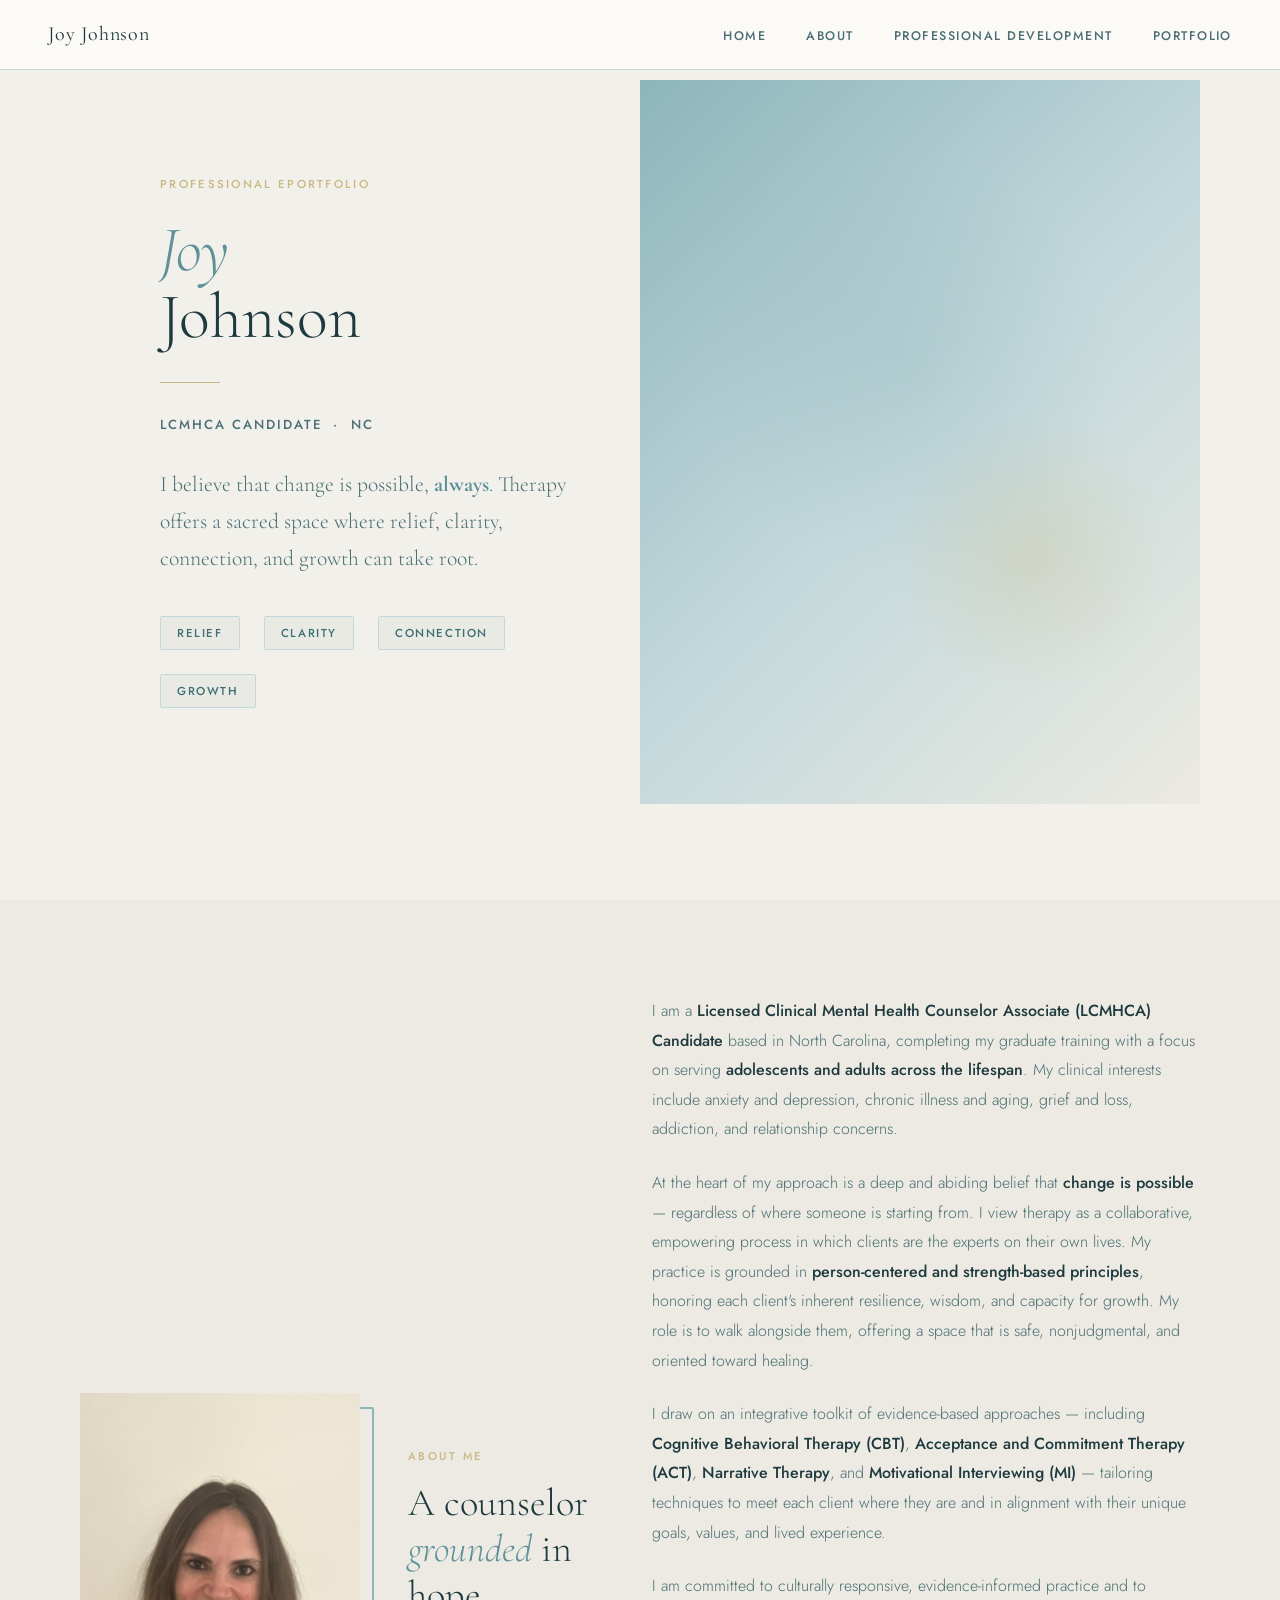
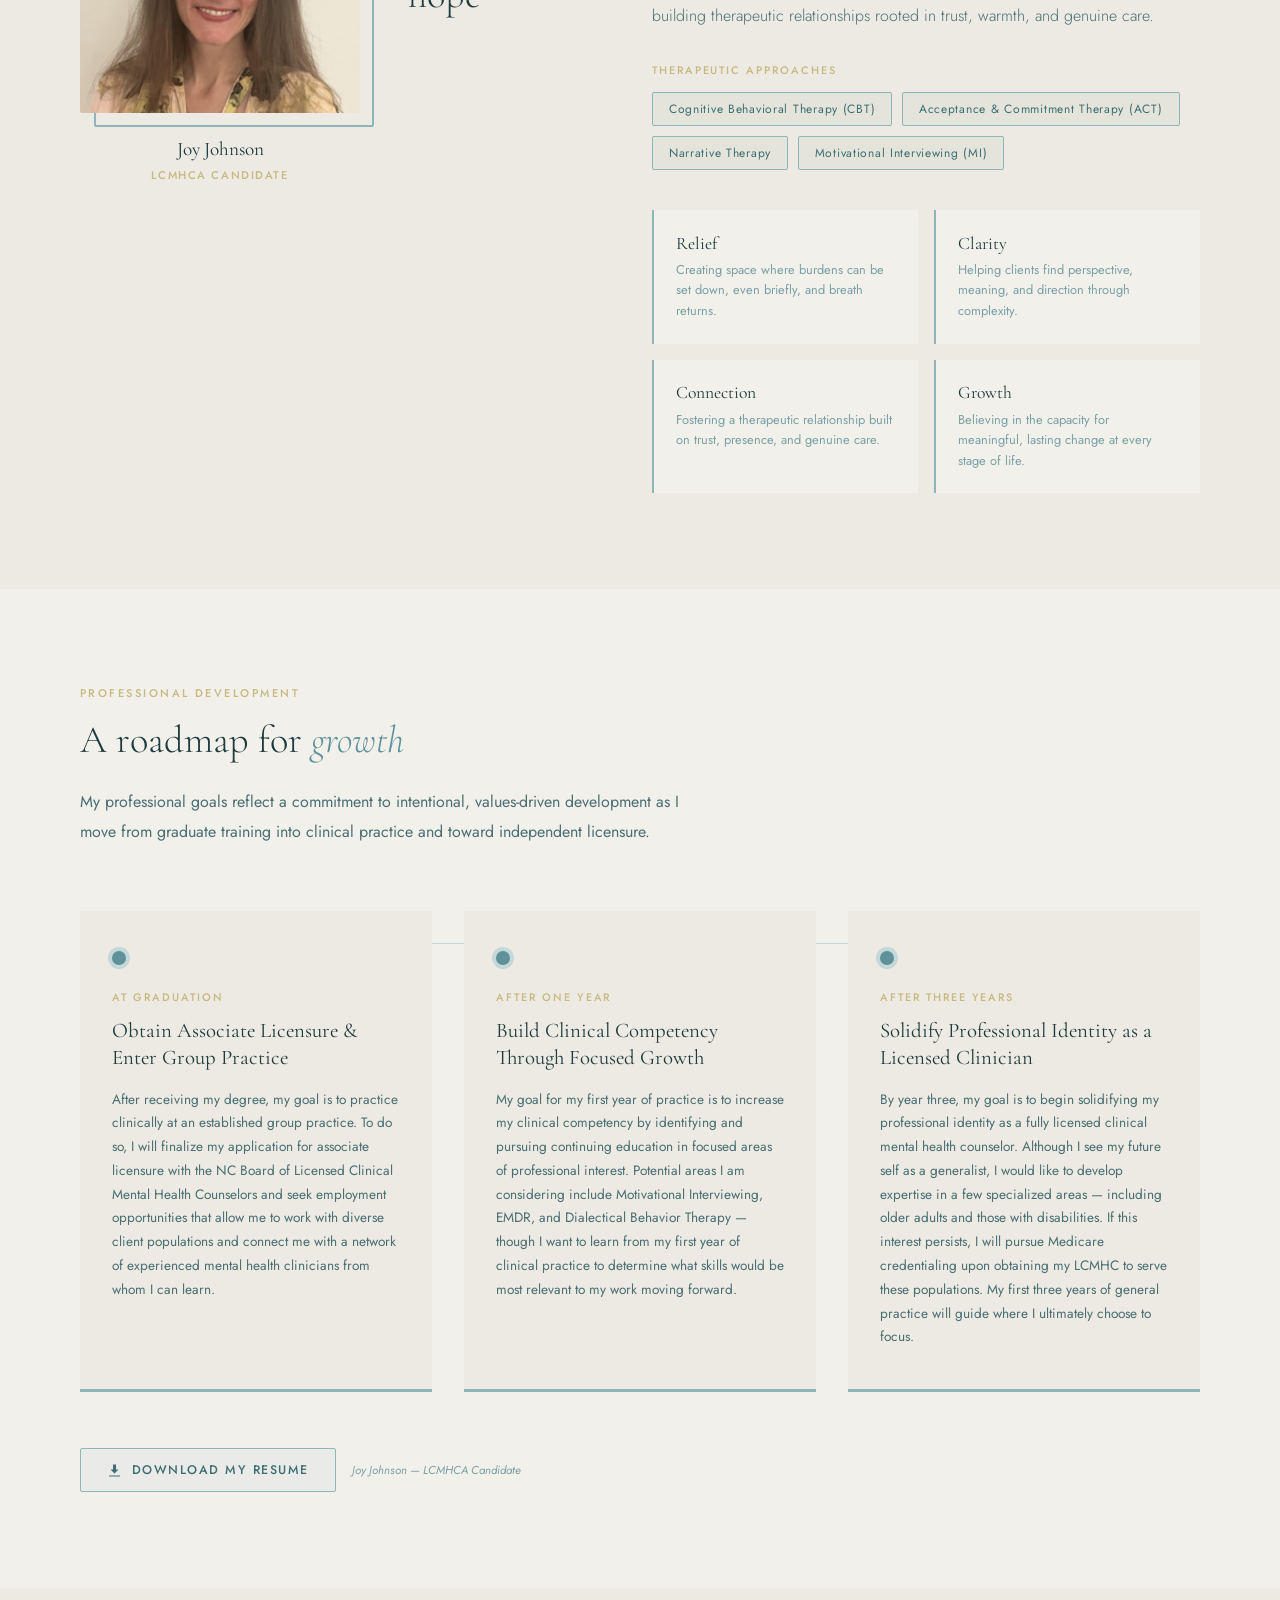
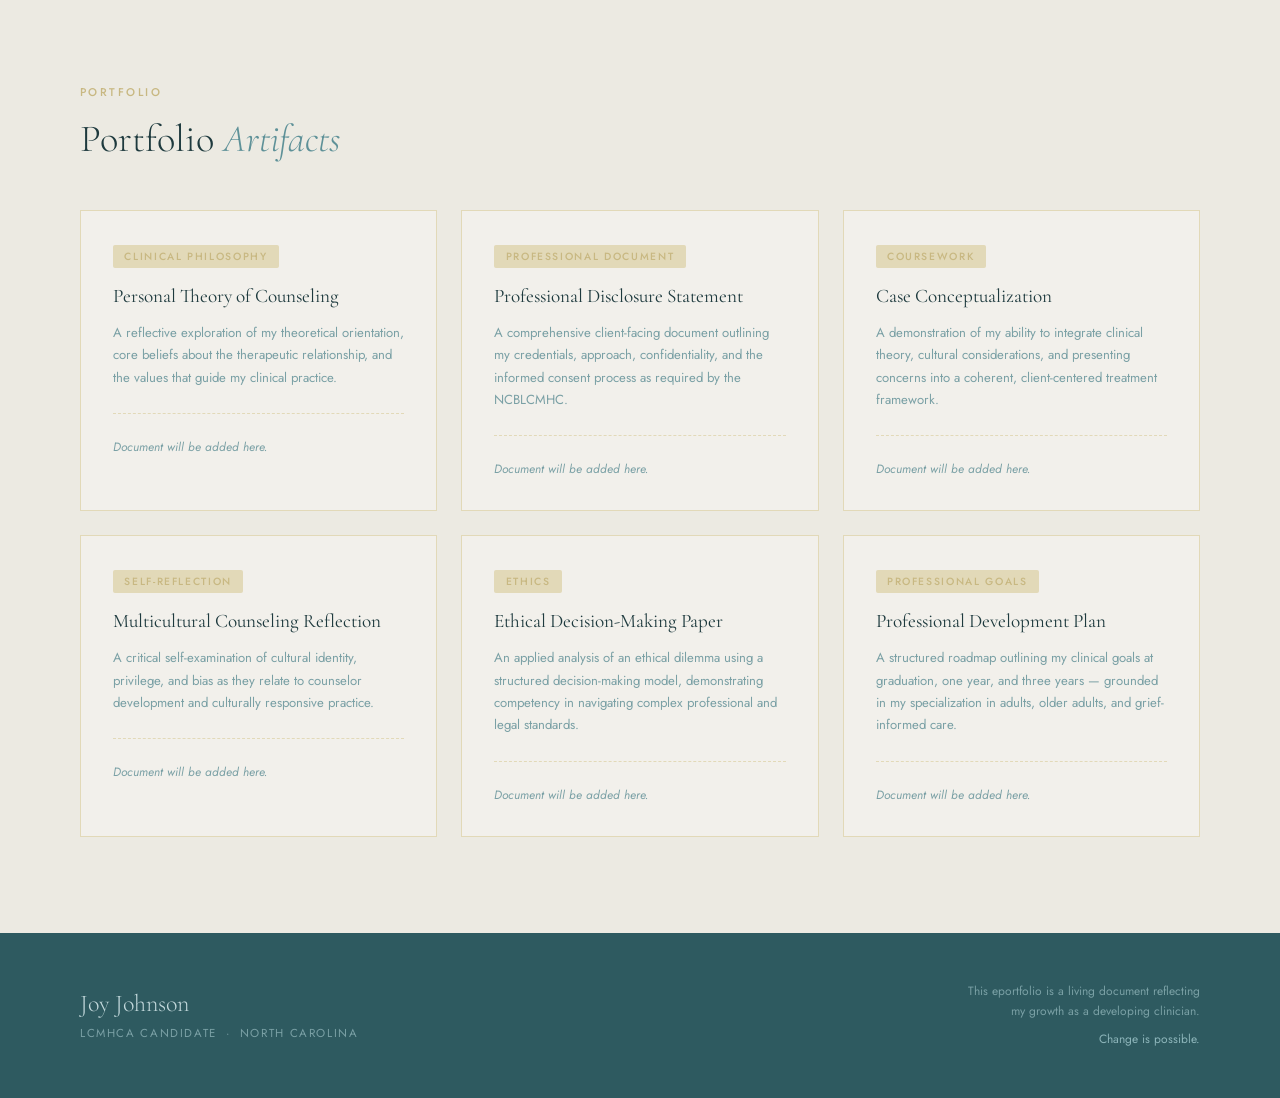
==== index.html @ 8228c3d8 "Add files via upload" ====
<!DOCTYPE html>
<html lang="en">
<head>
  <meta charset="UTF-8" />
  <meta name="viewport" content="width=device-width, initial-scale=1.0"/>
  <title>Joy Johnson | LCMHCA Candidate</title>
  <link href="https://fonts.googleapis.com/css2?family=Cormorant+Garamond:ital,wght@0,300;0,400;0,500;1,300;1,400&family=Jost:wght@300;400;500&display=swap" rel="stylesheet"/>
  <style>
    *, *::before, *::after { box-sizing: border-box; margin: 0; padding: 0; }

    :root {
      --sage:        #8db5ba;
      --sage-light:  #c2d8db;
      --sage-dark:   #5e9198;
      --cream:       #eceae2;
      --warm-white:  #f2f0eb;
      --clay:        #c8b882;
      --clay-light:  #e2d9b8;
      --dusk:        #3d6e73;
      --text-dark:   #1e3a3e;
      --text-mid:    #4a6e73;
      --text-light:  #7aa0a5;
    }

    html { scroll-behavior: smooth; }

    body {
      font-family: 'Jost', sans-serif;
      background: var(--warm-white);
      color: var(--text-dark);
      overflow-x: hidden;
    }

    /* ── NAV ── */
    nav {
      position: fixed; top: 0; left: 0; right: 0; z-index: 100;
      display: flex; justify-content: space-between; align-items: center;
      padding: 1.4rem 3rem;
      background: rgba(253,251,248,0.88);
      backdrop-filter: blur(12px);
      border-bottom: 1px solid #c2d8db;
    }
    .nav-logo {
      font-family: 'Cormorant Garamond', serif;
      font-size: 1.25rem; font-weight: 400; letter-spacing: 0.04em;
      color: var(--text-dark); text-decoration: none;
    }
    .nav-links { display: flex; gap: 2.5rem; list-style: none; }
    .nav-links a {
      font-size: 0.78rem; font-weight: 500; letter-spacing: 0.12em;
      text-transform: uppercase; color: var(--text-mid);
      text-decoration: none; transition: color 0.2s;
    }
    .nav-links a:hover { color: var(--sage-dark); }

    /* ── HERO ── */
    #home {
      min-height: 100vh;
      display: grid; grid-template-columns: 1fr 1fr;
      padding-top: 80px;
      position: relative; overflow: hidden;
    }
    .hero-left {
      display: flex; flex-direction: column; justify-content: center;
      padding: 5rem 4rem 5rem 5rem;
      position: relative; z-index: 2;
    }
    .hero-eyebrow {
      font-size: 0.72rem; font-weight: 500; letter-spacing: 0.2em;
      text-transform: uppercase; color: var(--clay);
      margin-bottom: 1.5rem;
      opacity: 0; animation: fadeUp 0.8s 0.2s forwards;
    }
    .hero-name {
      font-family: 'Cormorant Garamond', serif;
      font-size: clamp(3rem, 5vw, 5rem);
      font-weight: 300; line-height: 1.05;
      color: var(--text-dark);
      opacity: 0; animation: fadeUp 0.8s 0.4s forwards;
    }
    .hero-name em {
      font-style: italic; color: var(--sage-dark);
    }
    .hero-divider {
      width: 60px; height: 1px;
      background: var(--clay);
      margin: 2rem 0;
      opacity: 0; animation: fadeUp 0.8s 0.6s forwards;
    }
    .hero-tagline {
      font-size: 0.82rem; font-weight: 500; letter-spacing: 0.15em;
      text-transform: uppercase; color: var(--text-mid);
      margin-bottom: 2rem;
      opacity: 0; animation: fadeUp 0.8s 0.7s forwards;
    }
    .hero-statement {
      font-family: 'Cormorant Garamond', serif;
      font-size: 1.35rem; font-weight: 300;
      line-height: 1.7; color: var(--text-mid);
      max-width: 440px;
      opacity: 0; animation: fadeUp 0.8s 0.9s forwards;
    }
    .hero-pillars {
      display: flex; gap: 1.5rem; margin-top: 2.5rem; flex-wrap: wrap;
      opacity: 0; animation: fadeUp 0.8s 1.1s forwards;
    }
    .pillar {
      font-size: 0.72rem; font-weight: 500; letter-spacing: 0.14em;
      text-transform: uppercase; color: var(--dusk);
      padding: 0.5rem 1rem;
      border: 1px solid var(--sage-light);
      border-radius: 2px;
      background: rgba(181,196,177,0.12);
    }
    .hero-right {
      position: relative; overflow: hidden;
    }
    .hero-bg-shape {
      position: absolute; inset: 0;
      background: linear-gradient(135deg, #8db5ba 0%, #c2d8db 50%, var(--cream) 100%);
    }
    .hero-circle {
      position: absolute;
      border-radius: 50%;
      opacity: 0.25;
    }
    .hero-circle-1 {
      width: 420px; height: 420px;
      top: 10%; left: 10%;
      background: radial-gradient(circle, var(--sage) 0%, transparent 70%);
      animation: float 8s ease-in-out infinite;
    }
    .hero-circle-2 {
      width: 280px; height: 280px;
      bottom: 15%; right: 5%;
      background: radial-gradient(circle, var(--clay) 0%, transparent 70%);
      animation: float 10s ease-in-out 2s infinite;
    }


    /* ── SECTION BASE ── */
    section { padding: 6rem 5rem; }
    .section-label {
      font-size: 0.7rem; font-weight: 500; letter-spacing: 0.22em;
      text-transform: uppercase; color: var(--clay);
      margin-bottom: 1rem;
    }
    .section-title {
      font-family: 'Cormorant Garamond', serif;
      font-size: clamp(2rem, 3vw, 2.8rem);
      font-weight: 300; line-height: 1.2;
      color: var(--text-dark); margin-bottom: 1.5rem;
    }
    .section-title em { font-style: italic; color: var(--sage-dark); }


    /* ── HEADSHOT ── */
    .headshot-wrap {
      display: flex; justify-content: center; align-items: flex-start;
      padding-top: 1rem;
    }
    .headshot-frame {
      position: relative; width: 280px; height: 320px;
    }
    .headshot-frame::before {
      content: '';
      position: absolute; top: 14px; left: 14px;
      width: 100%; height: 100%;
      border: 2px solid var(--sage);
      border-radius: 2px; z-index: 0;
    }
    .headshot-frame img {
      position: relative; z-index: 1;
      width: 280px; height: 320px;
      object-fit: cover; object-position: center top;
      border-radius: 2px;
      display: block;
    }
    .headshot-name {
      text-align: center; margin-top: 1.5rem;
      font-family: 'Cormorant Garamond', serif;
      font-size: 1.2rem; font-weight: 400; color: var(--text-dark);
    }
    .headshot-cred {
      text-align: center; margin-top: 0.4rem;
      font-size: 0.7rem; font-weight: 500; letter-spacing: 0.14em;
      text-transform: uppercase; color: var(--clay);
    }

    /* ── ABOUT ── */
    #about {
      background: var(--cream);
      display: grid; grid-template-columns: 0.7fr 0.5fr 1.4fr; gap: 3rem;
      align-items: center;
    }
    .about-left {}
    .about-text {
      font-size: 1rem; line-height: 1.85; color: var(--text-mid);
      font-weight: 300; margin-bottom: 1.5rem;
    }
    .about-text strong { color: var(--text-dark); font-weight: 500; }
    .about-values {
      display: grid; grid-template-columns: 1fr 1fr; gap: 1rem;
      margin-top: 2.5rem;
    }
    .value-card {
      padding: 1.4rem; border-left: 2px solid var(--sage);
      background: var(--warm-white);
    }
    .value-card h4 {
      font-family: 'Cormorant Garamond', serif;
      font-size: 1.1rem; font-weight: 400;
      color: var(--text-dark); margin-bottom: 0.4rem;
    }
    .value-card p {
      font-size: 0.8rem; line-height: 1.6; color: var(--text-light);
    }

    /* ── MODALITY TAGS ── */
    .about-modalities { margin-top: 2rem; margin-bottom: 0.5rem; }
    .modalities-label {
      font-size: 0.68rem; font-weight: 500; letter-spacing: 0.18em;
      text-transform: uppercase; color: var(--clay);
      margin-bottom: 0.85rem;
    }
    .modality-tags { display: flex; flex-wrap: wrap; gap: 0.6rem; }
    .modality-tag {
      font-size: 0.75rem; font-weight: 400; letter-spacing: 0.06em;
      color: var(--dusk);
      padding: 0.45rem 1rem;
      border: 1px solid var(--sage);
      border-radius: 2px;
      background: rgba(181,196,177,0.15);
      transition: background 0.2s, color 0.2s;
    }
    .modality-tag:hover {
      background: var(--sage-light);
      color: var(--text-dark);
    }

    /* ── GOALS ── */
    #goals {
      background: var(--warm-white);
    }
    .goals-intro {
      max-width: 600px; margin-bottom: 4rem;
      font-size: 1rem; line-height: 1.85; color: var(--text-mid);
    }
    .goals-timeline {
      position: relative;
      display: grid; grid-template-columns: repeat(3, 1fr); gap: 2rem;
    }
    .goals-timeline::before {
      content: '';
      position: absolute; top: 2rem; left: 10%; right: 10%;
      height: 1px; background: var(--sage-light); z-index: 0;
    }
    .goal-card {
      position: relative; z-index: 1;
      background: var(--cream);
      padding: 2.5rem 2rem;
      border-bottom: 3px solid var(--sage);
      transition: transform 0.3s, box-shadow 0.3s;
    }
    .goal-card:hover {
      transform: translateY(-4px);
      box-shadow: 0 12px 40px rgba(122,158,118,0.12);
    }
    .goal-dot {
      width: 14px; height: 14px; border-radius: 50%;
      background: var(--sage-dark); margin-bottom: 1.5rem;
      box-shadow: 0 0 0 4px var(--sage-light);
    }
    .goal-period {
      font-size: 0.68rem; font-weight: 500; letter-spacing: 0.18em;
      text-transform: uppercase; color: var(--clay);
      margin-bottom: 0.8rem;
    }
    .goal-title {
      font-family: 'Cormorant Garamond', serif;
      font-size: 1.3rem; font-weight: 400;
      color: var(--text-dark); margin-bottom: 1rem; line-height: 1.3;
    }
    .goal-desc {
      font-size: 0.85rem; line-height: 1.75; color: var(--text-mid);
    }

    /* ── RESUME LINK ── */
    .resume-link-wrap {
      margin-top: 3.5rem;
      display: flex; align-items: center; gap: 1rem;
    }
    .resume-link {
      display: inline-flex; align-items: center; gap: 0.65rem;
      font-size: 0.78rem; font-weight: 500; letter-spacing: 0.12em;
      text-transform: uppercase; color: var(--dusk);
      text-decoration: none;
      padding: 0.75rem 1.6rem;
      border: 1px solid var(--sage);
      border-radius: 2px;
      background: rgba(141,181,186,0.08);
      transition: background 0.25s, color 0.25s, border-color 0.25s;
    }
    .resume-link:hover {
      background: var(--sage-light);
      color: var(--text-dark);
      border-color: var(--sage-dark);
    }
    .resume-link svg {
      flex-shrink: 0;
    }
    .resume-link-label {
      font-size: 0.72rem; color: var(--text-light); font-style: italic;
    }

    /* ── ARTIFACTS ── */
    #artifacts {
      background: var(--cream);
    }
    .artifacts-grid {
      display: grid; grid-template-columns: repeat(3, 1fr); gap: 1.5rem;
      margin-top: 3rem;
    }
    .artifact-card {
      background: var(--warm-white);
      padding: 2rem;
      border: 1px solid var(--clay-light);
      cursor: pointer;
      transition: all 0.3s;
      position: relative; overflow: hidden;
    }
    .artifact-card::before {
      content: '';
      position: absolute; top: 0; left: 0; right: 0;
      height: 3px;
      background: linear-gradient(90deg, var(--sage), var(--clay));
      transform: scaleX(0); transform-origin: left;
      transition: transform 0.3s;
    }
    .artifact-card:hover::before { transform: scaleX(1); }
    .artifact-card:hover {
      box-shadow: 0 8px 30px rgba(0,0,0,0.06);
      transform: translateY(-2px);
    }
    .artifact-tag {
      font-size: 0.65rem; font-weight: 500; letter-spacing: 0.16em;
      text-transform: uppercase; color: var(--clay);
      margin-bottom: 1rem;
      display: inline-block;
      padding: 0.25rem 0.7rem;
      background: var(--clay-light);
      border-radius: 2px;
    }
    .artifact-title {
      font-family: 'Cormorant Garamond', serif;
      font-size: 1.2rem; font-weight: 400;
      color: var(--text-dark); margin-bottom: 0.75rem;
      line-height: 1.35;
    }
    .artifact-desc {
      font-size: 0.82rem; line-height: 1.7; color: var(--text-light);
    }
    .artifact-placeholder {
      margin-top: 1.5rem; padding-top: 1.5rem;
      border-top: 1px dashed var(--clay-light);
      font-size: 0.75rem; color: var(--text-light);
      font-style: italic;
    }

    /* ── FOOTER ── */
    footer {
      background: #2e5a60;
      color: var(--sage-light);
      padding: 3rem 5rem;
      display: flex; justify-content: space-between; align-items: center;
    }
    .footer-name {
      font-family: 'Cormorant Garamond', serif;
      font-size: 1.5rem; font-weight: 300;
    }
    .footer-tagline {
      font-size: 0.72rem; letter-spacing: 0.14em;
      text-transform: uppercase; color: var(--text-light);
      margin-top: 0.4rem;
    }
    .footer-note {
      font-size: 0.75rem; color: var(--text-light); text-align: right;
      line-height: 1.7;
    }

    /* ── ANIMATIONS ── */
    @keyframes fadeUp {
      from { opacity: 0; transform: translateY(20px); }
      to   { opacity: 1; transform: translateY(0); }
    }
    @keyframes float {
      0%, 100% { transform: translateY(0) scale(1); }
      50%       { transform: translateY(-20px) scale(1.03); }
    }

    /* ── RESPONSIVE ── */
    @media (max-width: 900px) {
      #home { grid-template-columns: 1fr; min-height: auto; }
      .hero-right { height: 300px; }
      #about { grid-template-columns: 1fr; gap: 2rem; }
      .goals-timeline { grid-template-columns: 1fr; }
      .goals-timeline::before { display: none; }
      .artifacts-grid { grid-template-columns: 1fr; }
      nav { padding: 1.2rem 1.5rem; }
      .nav-links { gap: 1.5rem; }
      section { padding: 4rem 1.5rem; }
      .hero-left { padding: 3rem 1.5rem; }
      footer { flex-direction: column; gap: 1.5rem; text-align: center; }
      .footer-note { text-align: center; }
    }
  </style>
</head>
<body>

  <!-- NAV -->
  <nav>
    <a class="nav-logo" href="#home">Joy Johnson</a>
    <ul class="nav-links">
      <li><a href="#home">Home</a></li>
      <li><a href="#about">About</a></li>
      <li><a href="#goals">Professional Development</a></li>
      <li><a href="#artifacts">Portfolio</a></li>
    </ul>
  </nav>

  <!-- HERO -->
  <section id="home">
    <div class="hero-left">
      <p class="hero-eyebrow">Professional Eportfolio</p>
      <h1 class="hero-name"><em>Joy</em><br>Johnson</h1>
      <div class="hero-divider"></div>
      <p class="hero-tagline">LCMHCA Candidate &nbsp;·&nbsp; NC</p>
      <p class="hero-statement">
        I believe that change is possible, <strong style="color:#5e9198;">always</strong>. Therapy offers a sacred space where relief, clarity, connection, and growth can take root.
      </p>
      <div class="hero-pillars">
        <span class="pillar">Relief</span>
        <span class="pillar">Clarity</span>
        <span class="pillar">Connection</span>
        <span class="pillar">Growth</span>
      </div>
    </div>
    <div class="hero-right">
      <div class="hero-bg-shape"></div>
      <div class="hero-circle hero-circle-1"></div>
      <div class="hero-circle hero-circle-2"></div>

    </div>
  </section>

  <!-- ABOUT -->
  <section id="about">
    <div class="headshot-wrap"><div class="headshot-frame"><img src="[data-uri]" alt="Joy Johnson headshot" /><p class="headshot-name">Joy Johnson</p><p class="headshot-cred">LCMHCA Candidate</p></div></div>
    <div class="about-left">
      <p class="section-label">About Me</p>
      <h2 class="section-title">A counselor <em>grounded</em> in hope</h2>
    </div>
    <div>
      <p class="about-text">
        I am a <strong>Licensed Clinical Mental Health Counselor Associate (LCMHCA) Candidate</strong> based in North Carolina, completing my graduate training with a focus on serving <strong>adolescents and adults across the lifespan</strong>. My clinical interests include anxiety and depression, chronic illness and aging, grief and loss, addiction, and relationship concerns.
      </p>
      <p class="about-text">
        At the heart of my approach is a deep and abiding belief that <strong>change is possible</strong> — regardless of where someone is starting from. I view therapy as a collaborative, empowering process in which clients are the experts on their own lives. My practice is grounded in <strong>person-centered and strength-based principles</strong>, honoring each client's inherent resilience, wisdom, and capacity for growth. My role is to walk alongside them, offering a space that is safe, nonjudgmental, and oriented toward healing.
      </p>
      <p class="about-text">
        I draw on an integrative toolkit of evidence-based approaches — including <strong>Cognitive Behavioral Therapy (CBT)</strong>, <strong>Acceptance and Commitment Therapy (ACT)</strong>, <strong>Narrative Therapy</strong>, and <strong>Motivational Interviewing (MI)</strong> — tailoring techniques to meet each client where they are and in alignment with their unique goals, values, and lived experience.
      </p>
      <p class="about-text">
        I am committed to culturally responsive, evidence-informed practice and to building therapeutic relationships rooted in trust, warmth, and genuine care.
      </p>
      <div class="about-modalities">
        <p class="modalities-label">Therapeutic Approaches</p>
        <div class="modality-tags">
          <span class="modality-tag">Cognitive Behavioral Therapy (CBT)</span>
          <span class="modality-tag">Acceptance & Commitment Therapy (ACT)</span>
          <span class="modality-tag">Narrative Therapy</span>
          <span class="modality-tag">Motivational Interviewing (MI)</span>
        </div>
      </div>
      <div class="about-values">
        <div class="value-card">
          <h4>Relief</h4>
          <p>Creating space where burdens can be set down, even briefly, and breath returns.</p>
        </div>
        <div class="value-card">
          <h4>Clarity</h4>
          <p>Helping clients find perspective, meaning, and direction through complexity.</p>
        </div>
        <div class="value-card">
          <h4>Connection</h4>
          <p>Fostering a therapeutic relationship built on trust, presence, and genuine care.</p>
        </div>
        <div class="value-card">
          <h4>Growth</h4>
          <p>Believing in the capacity for meaningful, lasting change at every stage of life.</p>
        </div>
      </div>
    </div>
  </section>

  <!-- GOALS -->
  <section id="goals">
    <p class="section-label">Professional Development</p>
    <h2 class="section-title">A roadmap for <em>growth</em></h2>
    <p class="goals-intro">
      My professional goals reflect a commitment to intentional, values-driven development as I move from graduate training into clinical practice and toward independent licensure.
    </p>
    <div class="goals-timeline">
      <div class="goal-card">
        <div class="goal-dot"></div>
        <p class="goal-period">At Graduation</p>
        <h3 class="goal-title">Obtain Associate Licensure & Enter Group Practice</h3>
        <p class="goal-desc">
          After receiving my degree, my goal is to practice clinically at an established group practice. To do so, I will finalize my application for associate licensure with the NC Board of Licensed Clinical Mental Health Counselors and seek employment opportunities that allow me to work with diverse client populations and connect me with a network of experienced mental health clinicians from whom I can learn.
        </p>
      </div>
      <div class="goal-card">
        <div class="goal-dot"></div>
        <p class="goal-period">After One Year</p>
        <h3 class="goal-title">Build Clinical Competency Through Focused Growth</h3>
        <p class="goal-desc">
          My goal for my first year of practice is to increase my clinical competency by identifying and pursuing continuing education in focused areas of professional interest. Potential areas I am considering include Motivational Interviewing, EMDR, and Dialectical Behavior Therapy — though I want to learn from my first year of clinical practice to determine what skills would be most relevant to my work moving forward.
        </p>
      </div>
      <div class="goal-card">
        <div class="goal-dot"></div>
        <p class="goal-period">After Three Years</p>
        <h3 class="goal-title">Solidify Professional Identity as a Licensed Clinician</h3>
        <p class="goal-desc">
          By year three, my goal is to begin solidifying my professional identity as a fully licensed clinical mental health counselor. Although I see my future self as a generalist, I would like to develop expertise in a few specialized areas — including older adults and those with disabilities. If this interest persists, I will pursue Medicare credentialing upon obtaining my LCMHC to serve these populations. My first three years of general practice will guide where I ultimately choose to focus.
        </p>
      </div>
    </div>
    <div class="resume-link-wrap">
      <a class="resume-link" href="Joy_Johnson_resume.docx" download>
        <svg width="15" height="15" viewBox="0 0 15 15" fill="none" xmlns="http://www.w3.org/2000/svg">
          <path d="M7.5 10.5L3.5 6.5H6V1.5H9V6.5H11.5L7.5 10.5Z" fill="currentColor"/>
          <path d="M2 12.5H13V13.5H2V12.5Z" fill="currentColor"/>
        </svg>
        Download My Resume
      </a>
      <span class="resume-link-label">Joy Johnson — LCMHCA Candidate</span>
    </div>
  </section>

  <!-- ARTIFACTS -->
  <section id="artifacts">
    <p class="section-label">Portfolio</p>
    <h2 class="section-title">Portfolio <em>Artifacts</em></h2>
    <div class="artifacts-grid">
      <div class="artifact-card">
        <span class="artifact-tag">Clinical Philosophy</span>
        <h3 class="artifact-title">Personal Theory of Counseling</h3>
        <p class="artifact-desc">A reflective exploration of my theoretical orientation, core beliefs about the therapeutic relationship, and the values that guide my clinical practice.</p>
        <p class="artifact-placeholder">Document will be added here.</p>
      </div>
      <div class="artifact-card">
        <span class="artifact-tag">Professional Document</span>
        <h3 class="artifact-title">Professional Disclosure Statement</h3>
        <p class="artifact-desc">A comprehensive client-facing document outlining my credentials, approach, confidentiality, and the informed consent process as required by the NCBLCMHC.</p>
        <p class="artifact-placeholder">Document will be added here.</p>
      </div>
      <div class="artifact-card">
        <span class="artifact-tag">Coursework</span>
        <h3 class="artifact-title">Case Conceptualization</h3>
        <p class="artifact-desc">A demonstration of my ability to integrate clinical theory, cultural considerations, and presenting concerns into a coherent, client-centered treatment framework.</p>
        <p class="artifact-placeholder">Document will be added here.</p>
      </div>
      <div class="artifact-card">
        <span class="artifact-tag">Self-Reflection</span>
        <h3 class="artifact-title">Multicultural Counseling Reflection</h3>
        <p class="artifact-desc">A critical self-examination of cultural identity, privilege, and bias as they relate to counselor development and culturally responsive practice.</p>
        <p class="artifact-placeholder">Document will be added here.</p>
      </div>
      <div class="artifact-card">
        <span class="artifact-tag">Ethics</span>
        <h3 class="artifact-title">Ethical Decision-Making Paper</h3>
        <p class="artifact-desc">An applied analysis of an ethical dilemma using a structured decision-making model, demonstrating competency in navigating complex professional and legal standards.</p>
        <p class="artifact-placeholder">Document will be added here.</p>
      </div>
      <div class="artifact-card">
        <span class="artifact-tag">Professional Goals</span>
        <h3 class="artifact-title">Professional Development Plan</h3>
        <p class="artifact-desc">A structured roadmap outlining my clinical goals at graduation, one year, and three years — grounded in my specialization in adults, older adults, and grief-informed care.</p>
        <p class="artifact-placeholder">Document will be added here.</p>
      </div>
    </div>
  </section>

  <!-- FOOTER -->
  <footer>
    <div>
      <div class="footer-name">Joy Johnson</div>
      <div class="footer-tagline">LCMHCA Candidate &nbsp;·&nbsp; North Carolina</div>
    </div>
    <div class="footer-note">
      This eportfolio is a living document reflecting<br>
      my growth as a developing clinician.<br>
      <span style="color: var(--sage); margin-top: 0.5rem; display:block;">Change is possible.</span>
    </div>
  </footer>

</body>
</html>
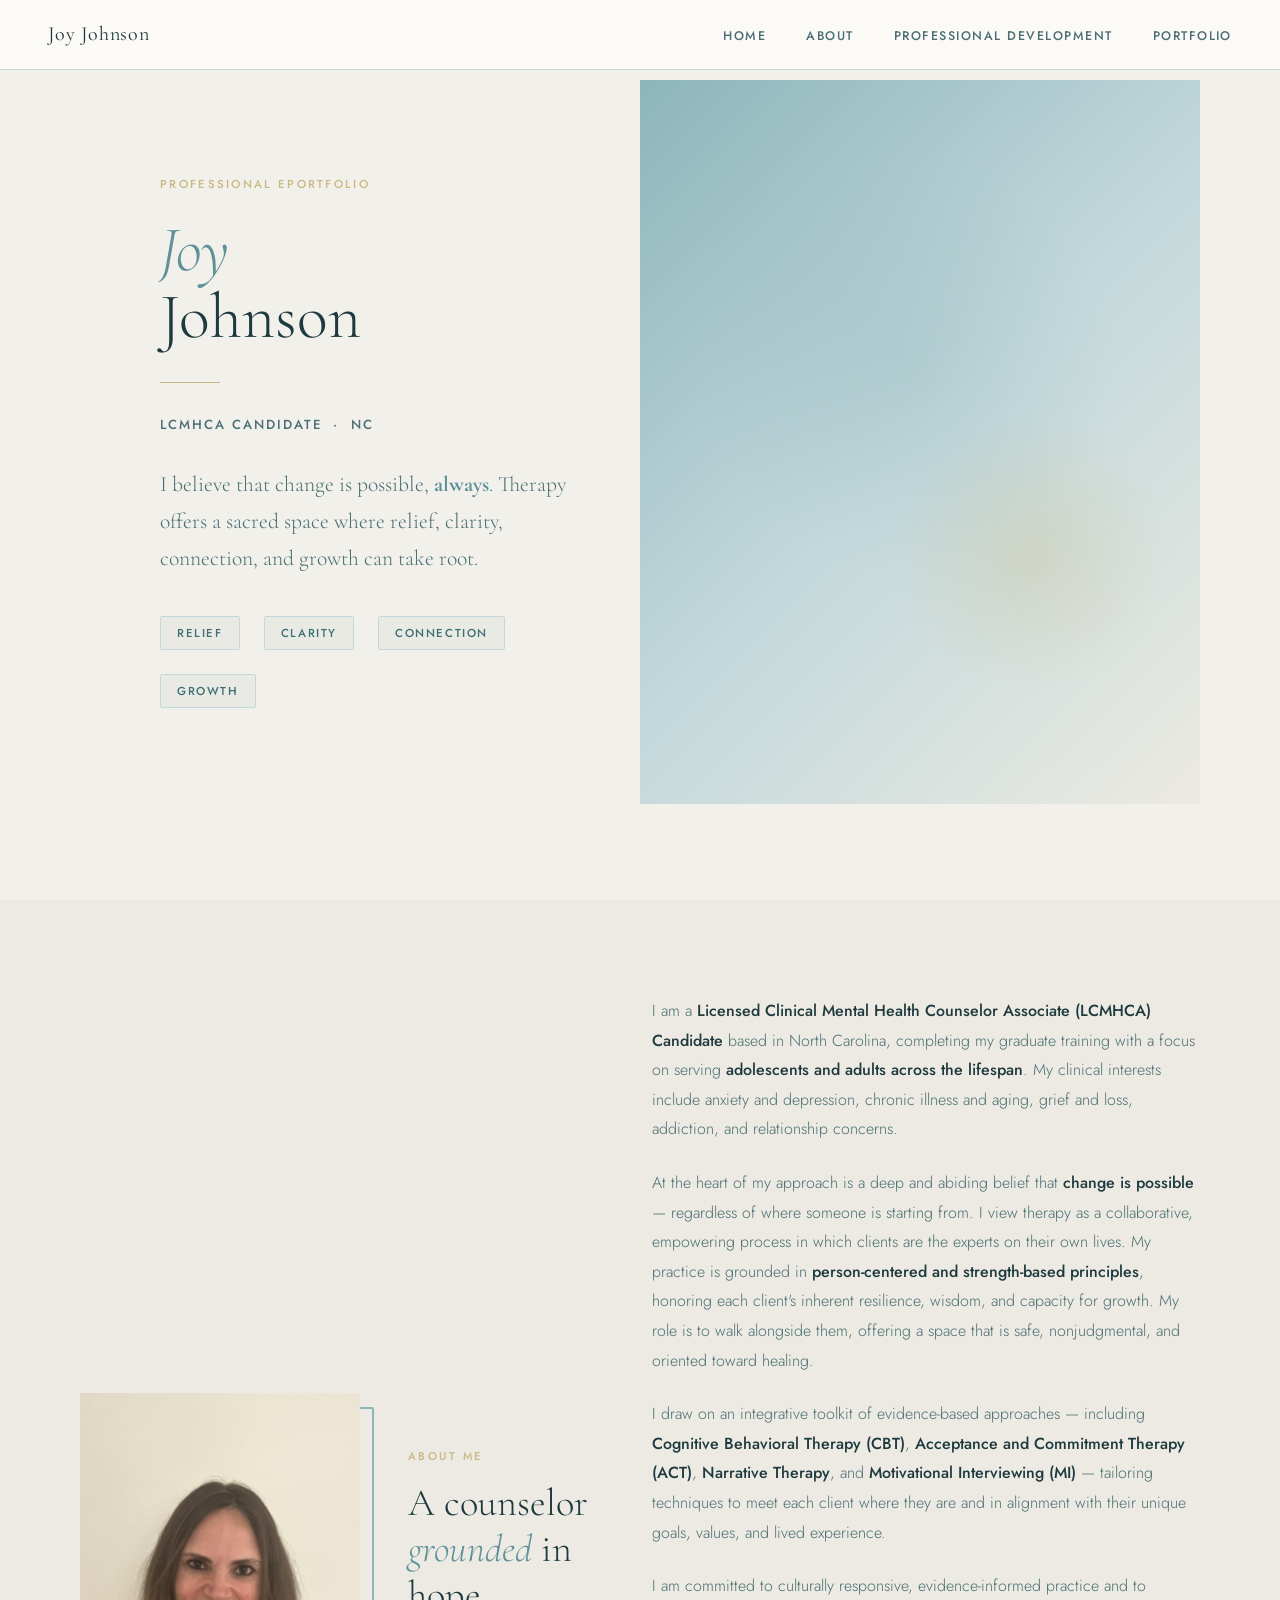
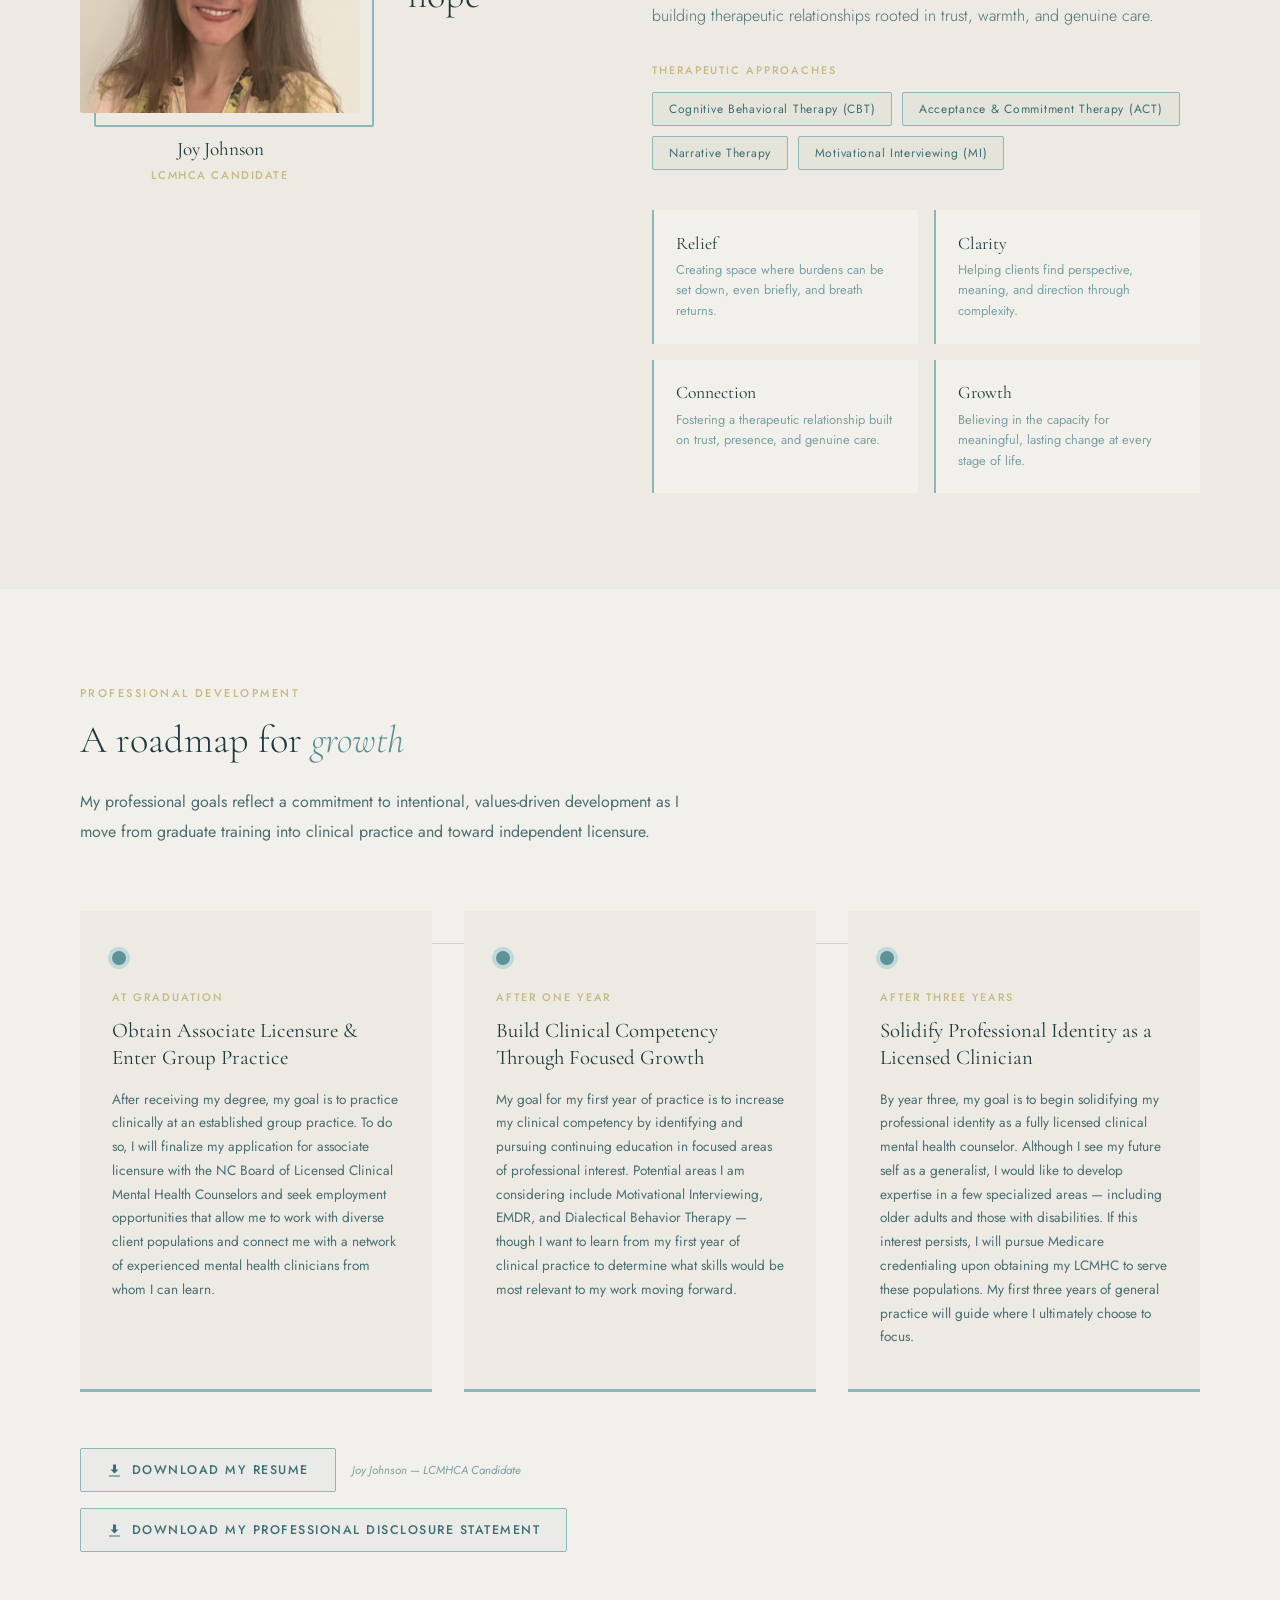
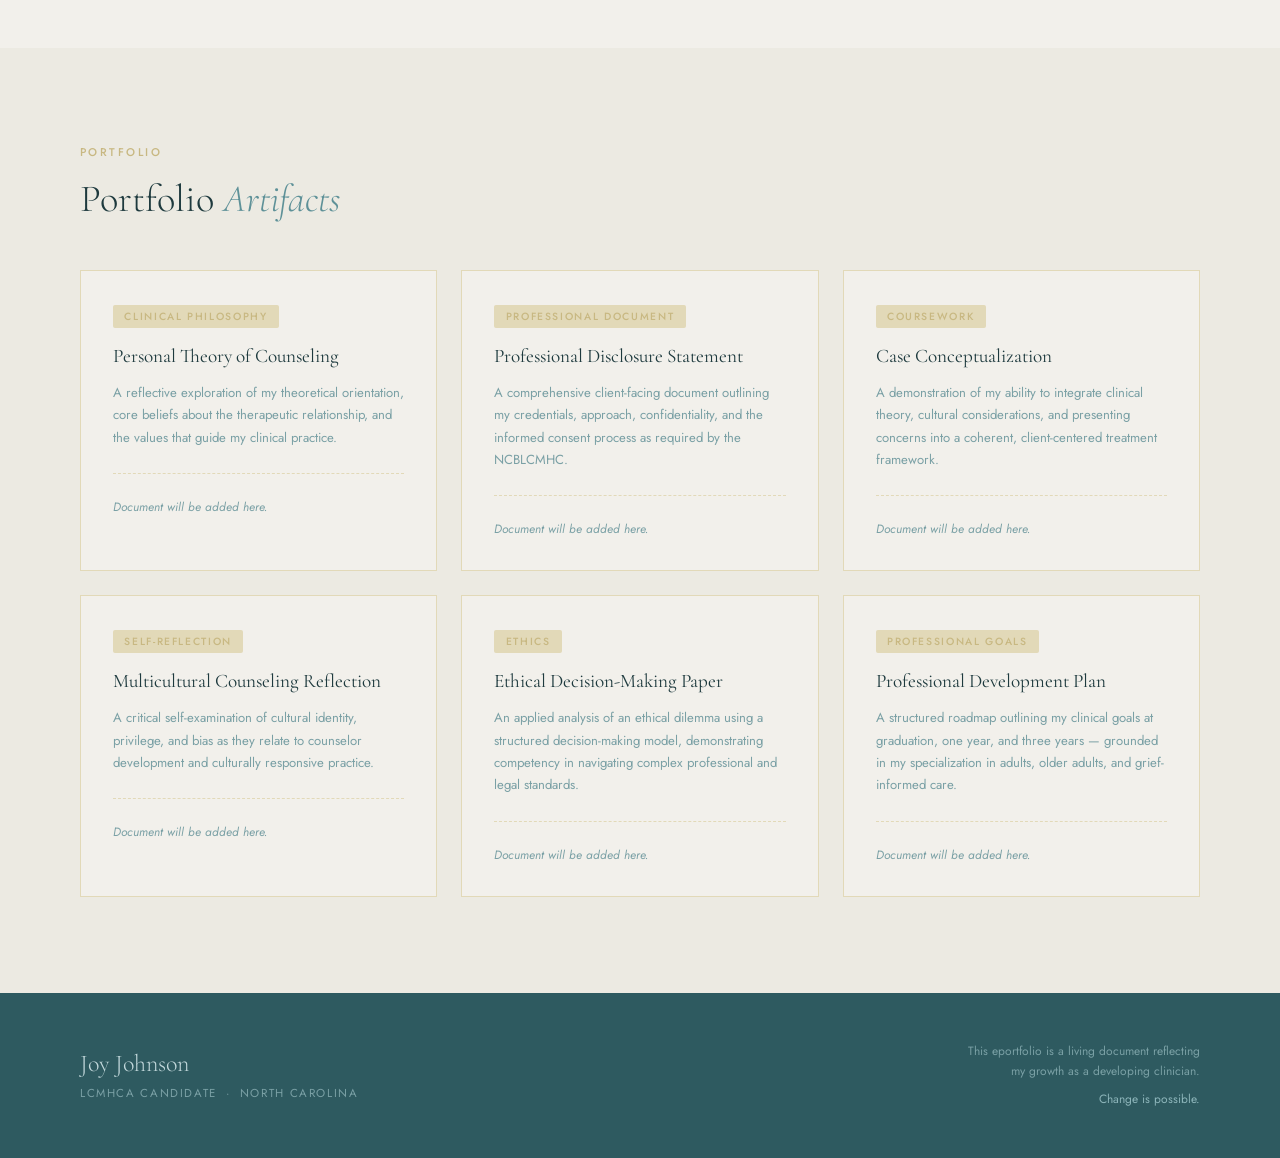
==== commit 1c4fcb79: "Add files via upload" ====
--- a/index.html
+++ b/index.html
@@ -546,6 +546,15 @@
       </a>
       <span class="resume-link-label">Joy Johnson — LCMHCA Candidate</span>
     </div>
+    <div class="resume-link-wrap" style="margin-top: 1rem;">
+      <a class="resume-link" href="Professional_disclosure_statement.docx" download>
+        <svg width="15" height="15" viewBox="0 0 15 15" fill="none" xmlns="http://www.w3.org/2000/svg">
+          <path d="M7.5 10.5L3.5 6.5H6V1.5H9V6.5H11.5L7.5 10.5Z" fill="currentColor"/>
+          <path d="M2 12.5H13V13.5H2V12.5Z" fill="currentColor"/>
+        </svg>
+        Download My Professional Disclosure Statement
+      </a>
+    </div>
   </section>
 
   <!-- ARTIFACTS -->
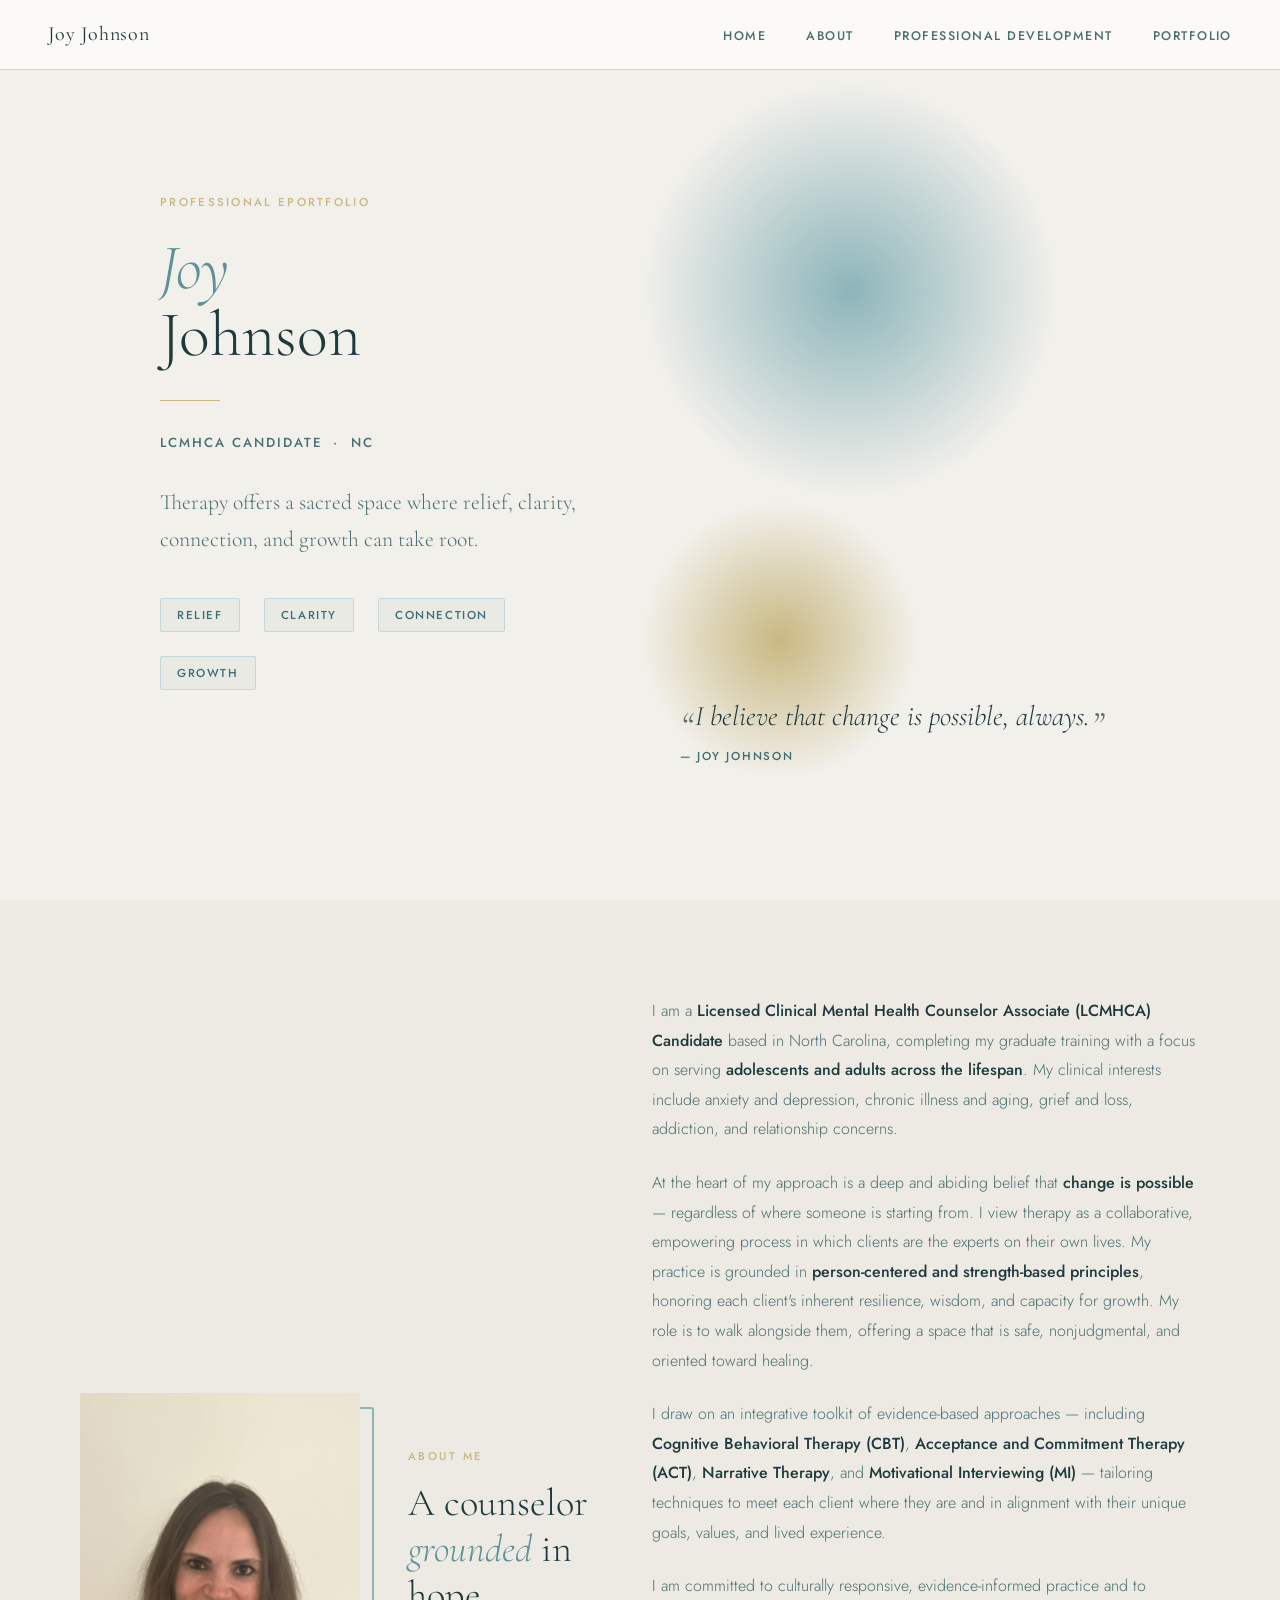
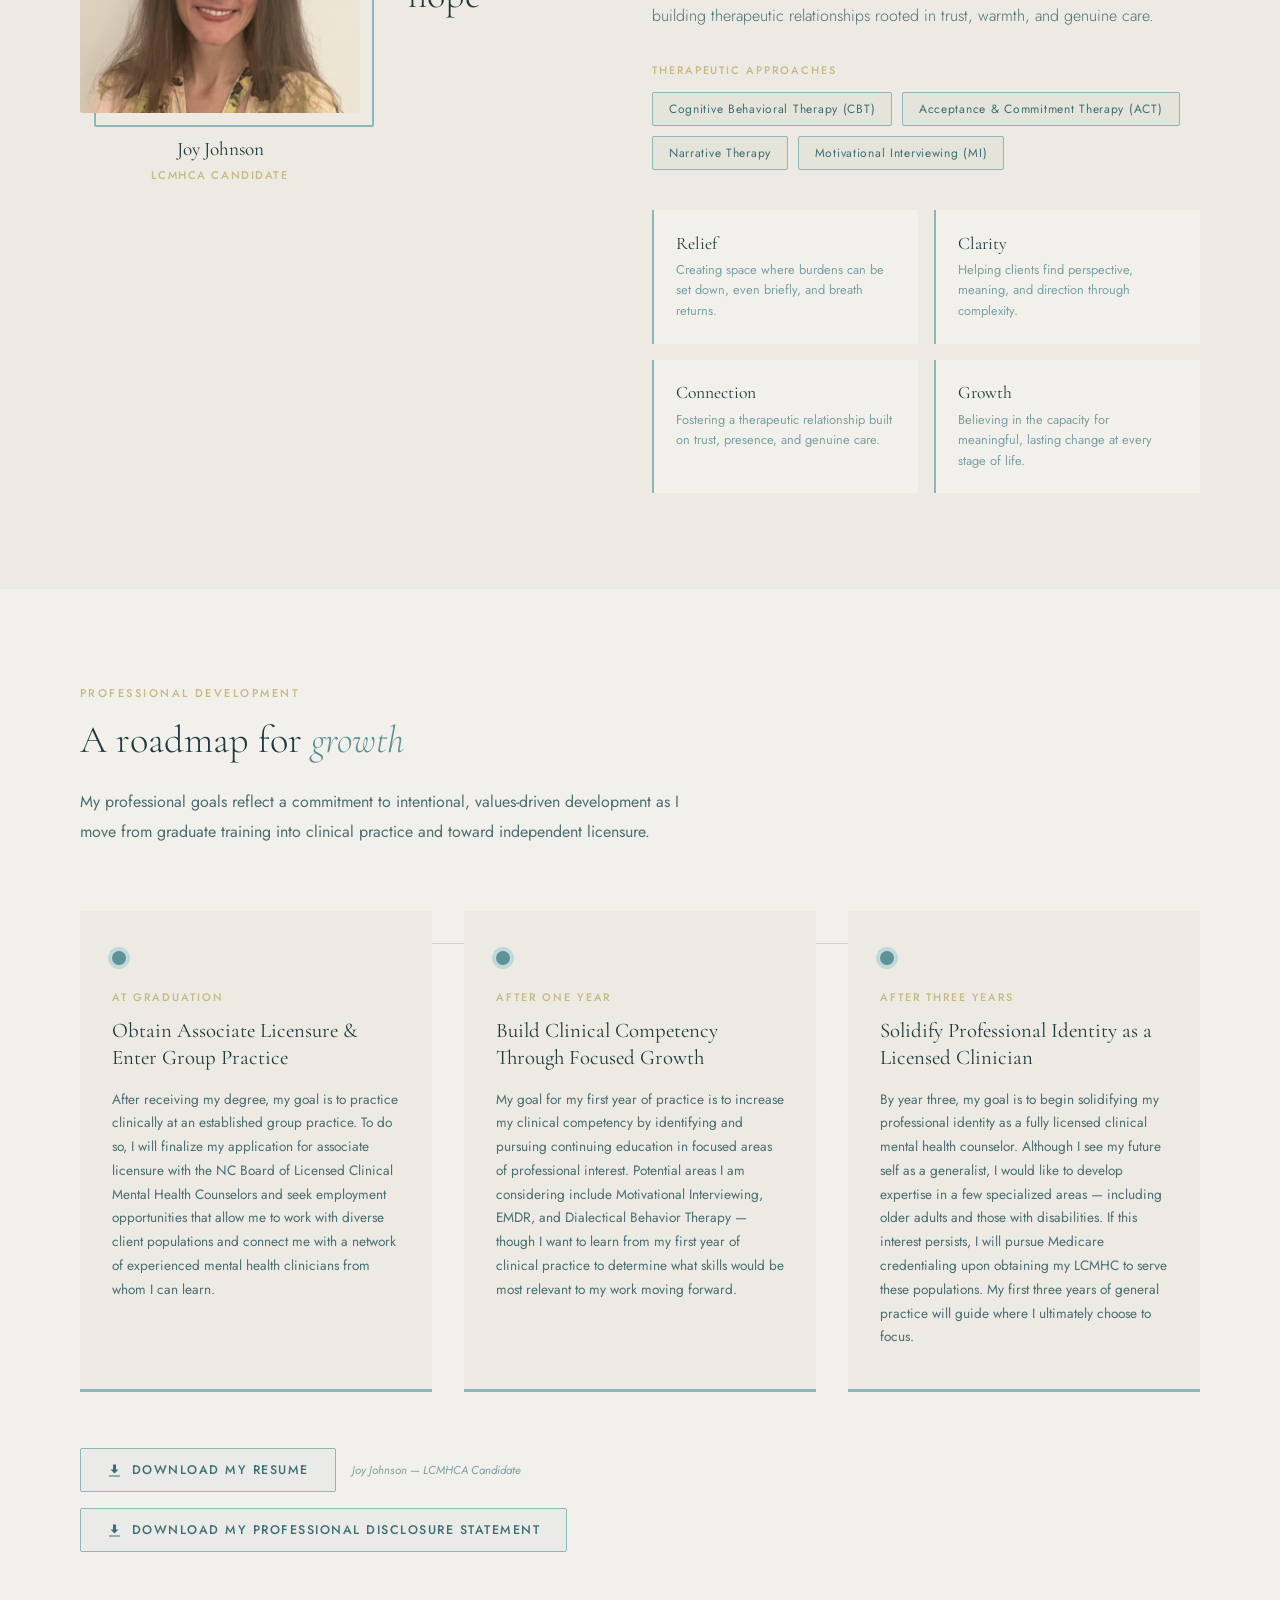
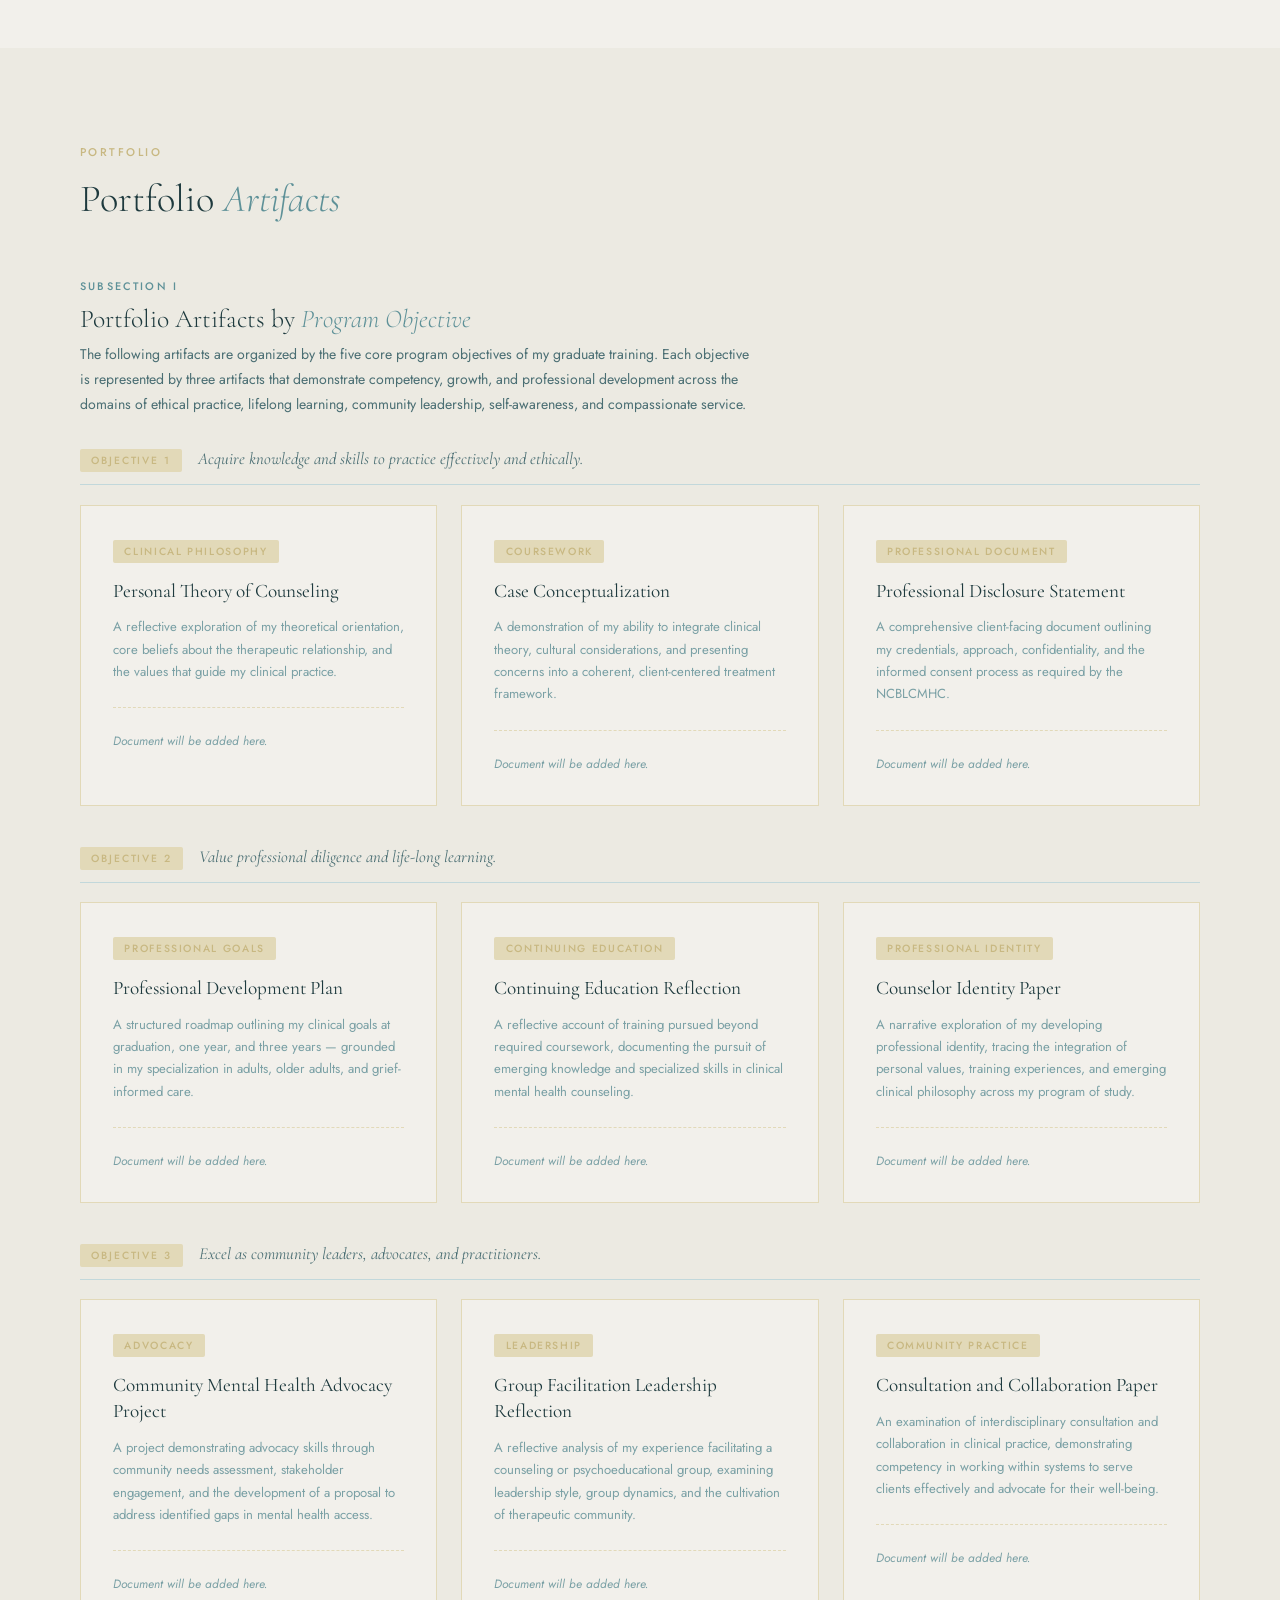
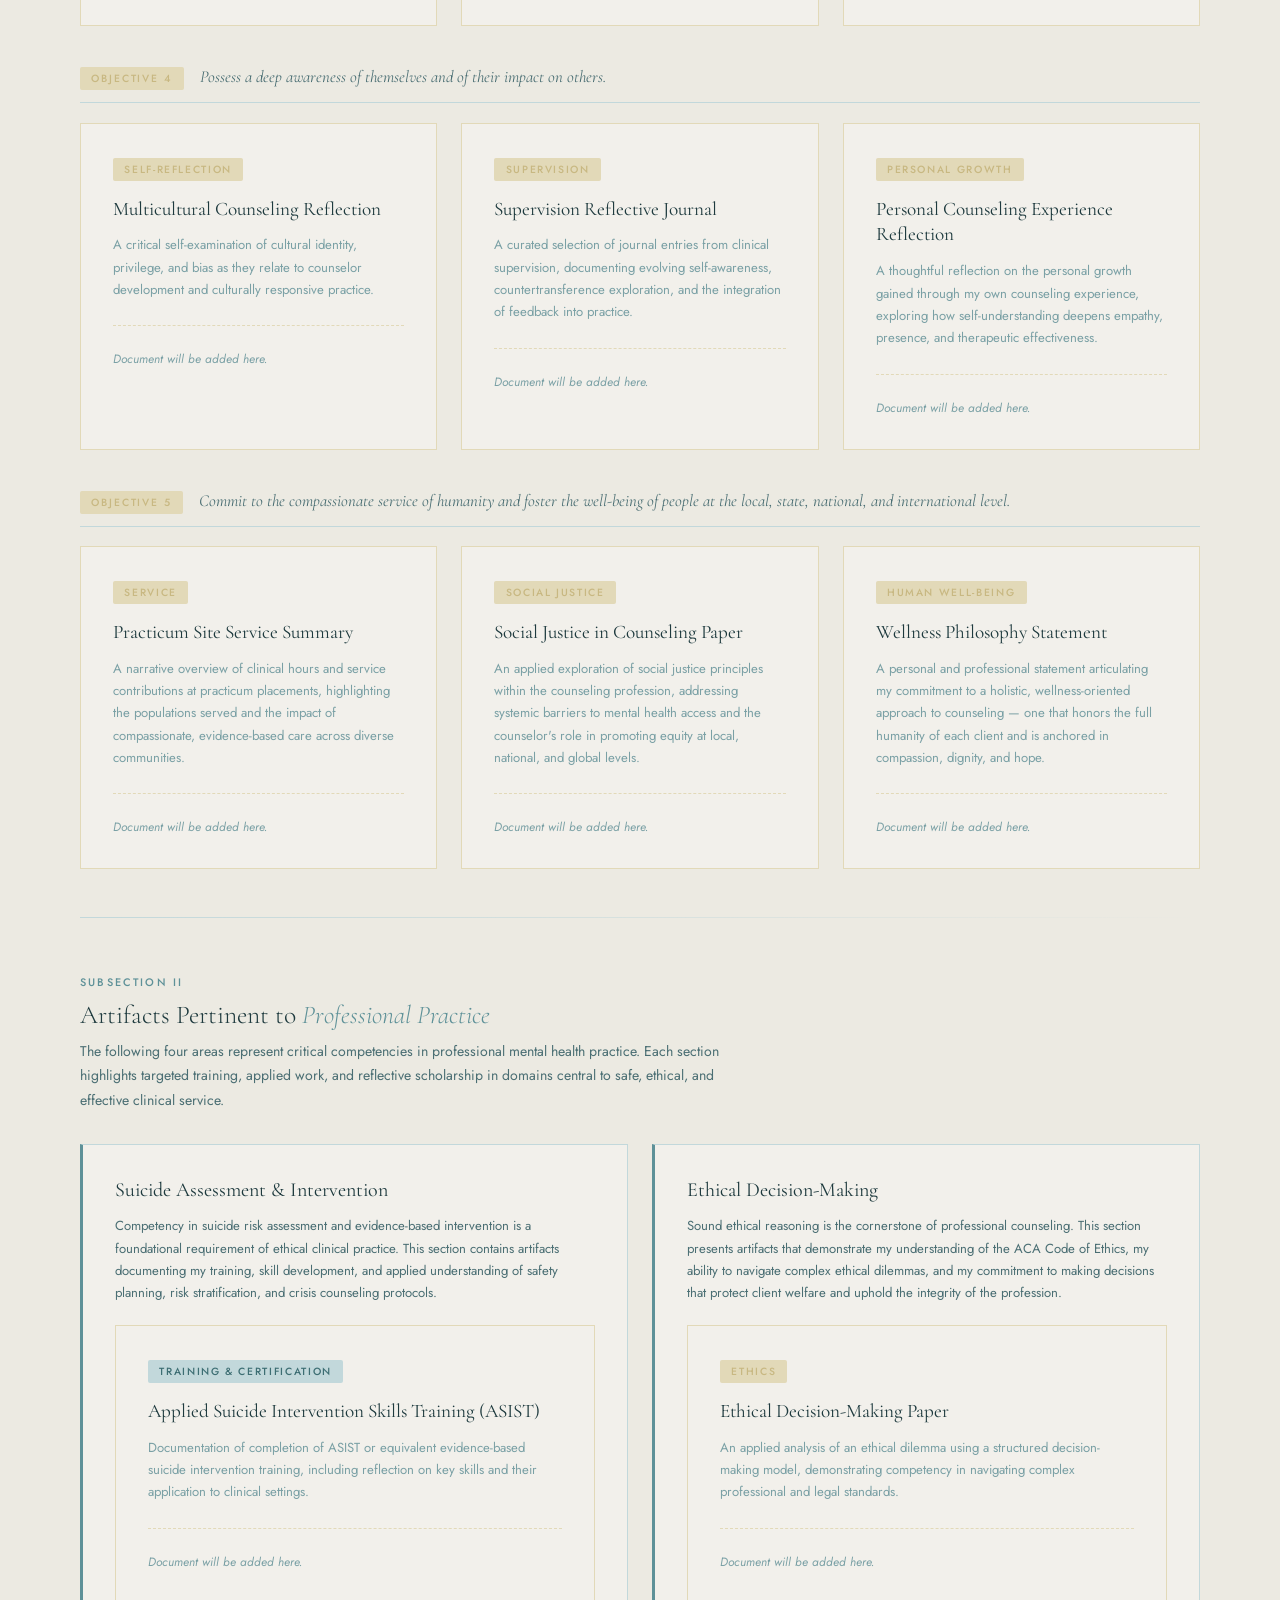
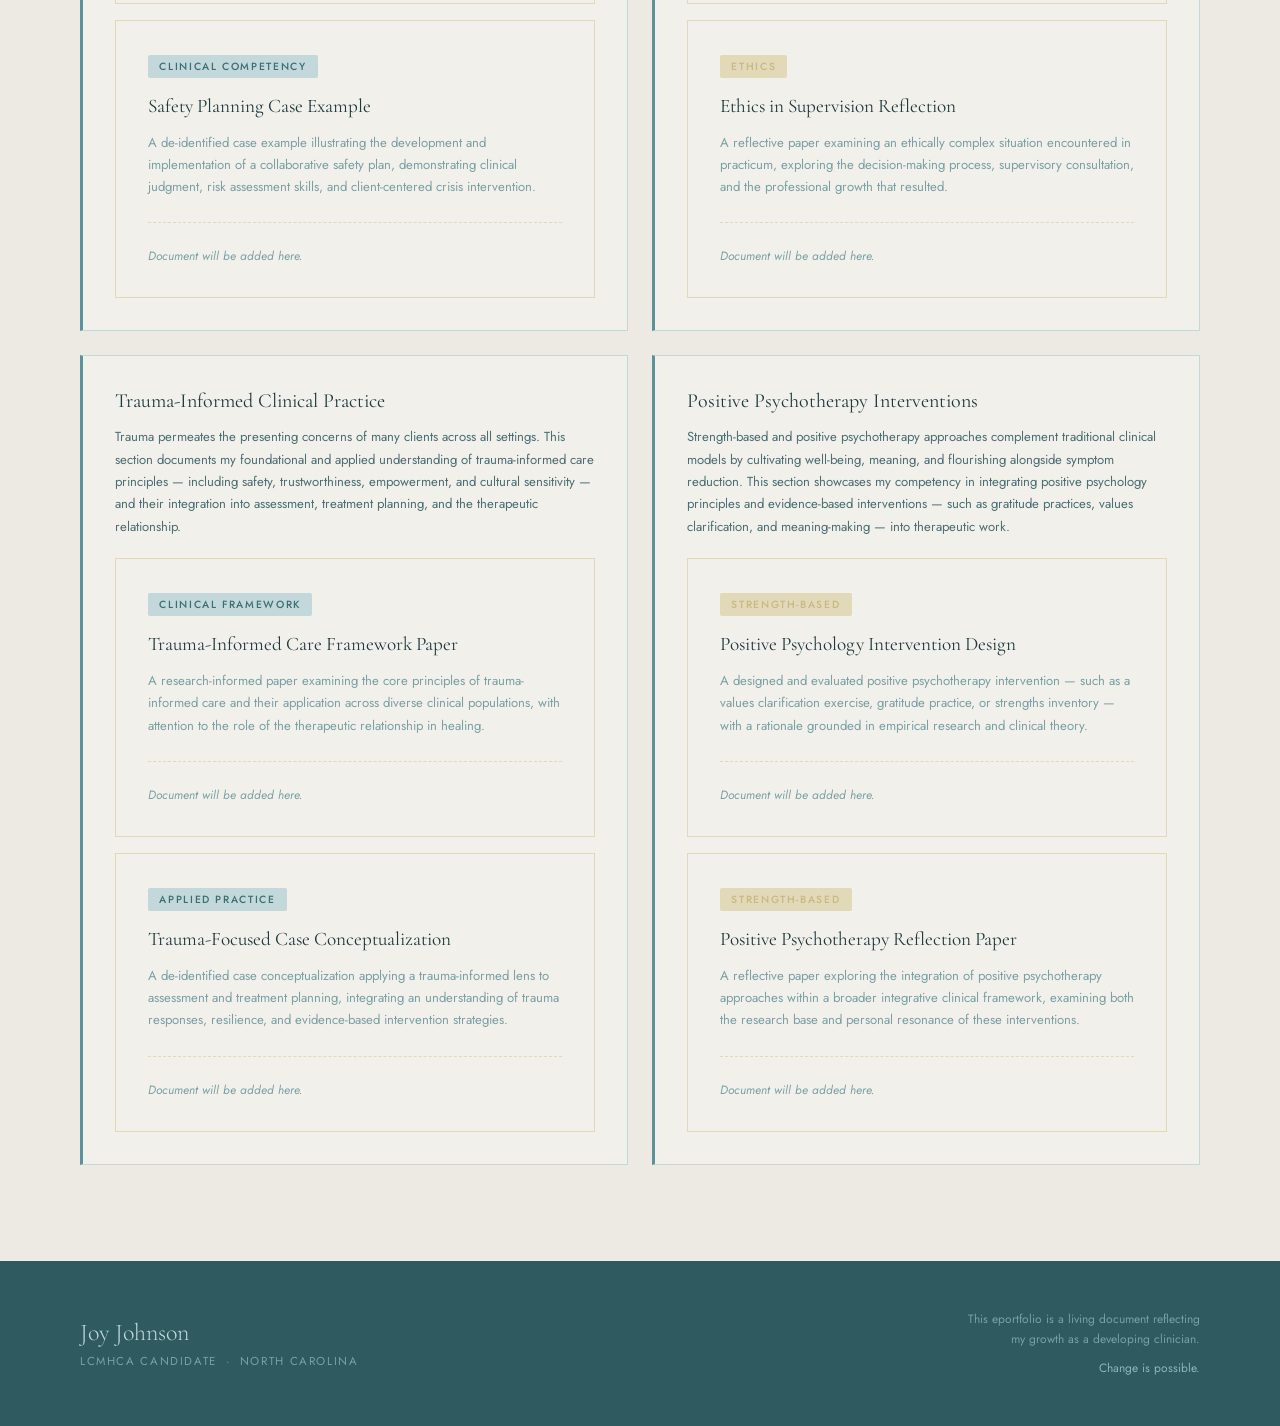
==== commit 174414a6: "Add files via upload" ====
--- a/index.html
+++ b/index.html
@@ -112,10 +112,45 @@
       border-radius: 2px;
       background: rgba(181,196,177,0.12);
     }
+    .hero-quote-wrap {
+      position: absolute;
+      bottom: 2.5rem; left: 2.5rem; right: 2.5rem;
+      z-index: 2;
+      opacity: 0; animation: fadeUp 0.8s 1.3s forwards;
+    }
+    .hero-quote {
+      font-family: 'Cormorant Garamond', serif;
+      font-size: clamp(1.4rem, 2.2vw, 2rem);
+      font-weight: 300; font-style: italic;
+      color: var(--text-dark);
+      line-height: 1.4;
+    }
+    .hero-quote::before {
+      content: '\201C';
+      font-size: 1.4em; line-height: 0;
+      vertical-align: -0.35em;
+      margin-right: 0.05em;
+      opacity: 0.7;
+    }
+    .hero-quote::after {
+      content: '\201D';
+      font-size: 1.4em; line-height: 0;
+      vertical-align: -0.35em;
+      margin-left: 0.05em;
+      opacity: 0.7;
+    }
+    .hero-quote-attribution {
+      margin-top: 0.75rem;
+      font-size: 0.72rem; font-weight: 500; letter-spacing: 0.16em;
+      text-transform: uppercase;
+      color: var(--dusk);
+    }
+    .hero-quote-attribution::before {
+      content: '— ';
+    }
     .hero-right {
       position: relative; overflow: hidden;
     }
-    .hero-bg-shape {
       position: absolute; inset: 0;
       background: linear-gradient(135deg, #8db5ba 0%, #c2d8db 50%, var(--cream) 100%);
     }
@@ -317,9 +352,48 @@
     #artifacts {
       background: var(--cream);
     }
+    .artifacts-subsection {
+      margin-top: 3.5rem;
+    }
+    .subsection-label {
+      font-size: 0.68rem; font-weight: 500; letter-spacing: 0.2em;
+      text-transform: uppercase; color: var(--sage-dark);
+      margin-bottom: 0.6rem;
+    }
+    .subsection-title {
+      font-family: 'Cormorant Garamond', serif;
+      font-size: 1.6rem; font-weight: 300; line-height: 1.2;
+      color: var(--text-dark); margin-bottom: 0.5rem;
+    }
+    .subsection-title em { font-style: italic; color: var(--sage-dark); }
+    .subsection-desc {
+      font-size: 0.88rem; line-height: 1.75; color: var(--text-mid);
+      max-width: 680px; margin-bottom: 2rem;
+    }
+    .objective-group {
+      margin-bottom: 2.5rem;
+    }
+    .objective-header {
+      display: flex; align-items: baseline; gap: 1rem;
+      margin-bottom: 1.2rem;
+      padding-bottom: 0.75rem;
+      border-bottom: 1px solid var(--sage-light);
+    }
+    .objective-number {
+      font-size: 0.65rem; font-weight: 500; letter-spacing: 0.18em;
+      text-transform: uppercase; color: var(--clay);
+      flex-shrink: 0;
+      padding: 0.25rem 0.7rem;
+      background: var(--clay-light);
+      border-radius: 2px;
+    }
+    .objective-title {
+      font-family: 'Cormorant Garamond', serif;
+      font-size: 1.05rem; font-weight: 400;
+      color: var(--text-mid); font-style: italic;
+    }
     .artifacts-grid {
       display: grid; grid-template-columns: repeat(3, 1fr); gap: 1.5rem;
-      margin-top: 3rem;
     }
     .artifact-card {
       background: var(--warm-white);
@@ -351,6 +425,10 @@
       background: var(--clay-light);
       border-radius: 2px;
     }
+    .artifact-tag.sage {
+      color: var(--dusk);
+      background: var(--sage-light);
+    }
     .artifact-title {
       font-family: 'Cormorant Garamond', serif;
       font-size: 1.2rem; font-weight: 400;
@@ -365,6 +443,48 @@
       border-top: 1px dashed var(--clay-light);
       font-size: 0.75rem; color: var(--text-light);
       font-style: italic;
+    }
+    .professional-practice-grid {
+      display: grid; grid-template-columns: repeat(2, 1fr); gap: 1.5rem;
+      margin-top: 1rem;
+    }
+    .practice-card {
+      background: var(--warm-white);
+      padding: 2rem;
+      border: 1px solid var(--sage-light);
+      border-left: 3px solid var(--sage-dark);
+      cursor: pointer;
+      transition: all 0.3s;
+      position: relative;
+    }
+    .practice-card:hover {
+      box-shadow: 0 8px 30px rgba(0,0,0,0.06);
+      transform: translateY(-2px);
+    }
+    .practice-card-title {
+      font-family: 'Cormorant Garamond', serif;
+      font-size: 1.25rem; font-weight: 400;
+      color: var(--text-dark); margin-bottom: 0.75rem;
+      line-height: 1.3;
+    }
+    .practice-card-desc {
+      font-size: 0.82rem; line-height: 1.7; color: var(--text-mid);
+      margin-bottom: 1.25rem;
+    }
+    .practice-card-placeholder {
+      padding-top: 1.25rem;
+      border-top: 1px dashed var(--sage-light);
+      font-size: 0.75rem; color: var(--text-light);
+      font-style: italic;
+    }
+    .section-divider {
+      width: 100%; height: 1px;
+      background: linear-gradient(90deg, var(--sage-light), transparent);
+      margin: 3rem 0;
+    }
+
+    @media (max-width: 900px) {
+      .professional-practice-grid { grid-template-columns: 1fr; }
     }
 
     /* ── FOOTER ── */
@@ -406,6 +526,7 @@
       .goals-timeline { grid-template-columns: 1fr; }
       .goals-timeline::before { display: none; }
       .artifacts-grid { grid-template-columns: 1fr; }
+      .professional-practice-grid { grid-template-columns: 1fr; }
       nav { padding: 1.2rem 1.5rem; }
       .nav-links { gap: 1.5rem; }
       section { padding: 4rem 1.5rem; }
@@ -436,7 +557,7 @@
       <div class="hero-divider"></div>
       <p class="hero-tagline">LCMHCA Candidate &nbsp;·&nbsp; NC</p>
       <p class="hero-statement">
-        I believe that change is possible, <strong style="color:#5e9198;">always</strong>. Therapy offers a sacred space where relief, clarity, connection, and growth can take root.
+        Therapy offers a sacred space where relief, clarity, connection, and growth can take root.
       </p>
       <div class="hero-pillars">
         <span class="pillar">Relief</span>
@@ -449,6 +570,10 @@
       <div class="hero-bg-shape"></div>
       <div class="hero-circle hero-circle-1"></div>
       <div class="hero-circle hero-circle-2"></div>
+      <div class="hero-quote-wrap">
+        <p class="hero-quote">I believe that change is possible, always.</p>
+        <p class="hero-quote-attribution">Joy Johnson</p>
+      </div>
 
     </div>
   </section>
@@ -561,44 +686,259 @@
   <section id="artifacts">
     <p class="section-label">Portfolio</p>
     <h2 class="section-title">Portfolio <em>Artifacts</em></h2>
-    <div class="artifacts-grid">
-      <div class="artifact-card">
-        <span class="artifact-tag">Clinical Philosophy</span>
-        <h3 class="artifact-title">Personal Theory of Counseling</h3>
-        <p class="artifact-desc">A reflective exploration of my theoretical orientation, core beliefs about the therapeutic relationship, and the values that guide my clinical practice.</p>
-        <p class="artifact-placeholder">Document will be added here.</p>
-      </div>
-      <div class="artifact-card">
-        <span class="artifact-tag">Professional Document</span>
-        <h3 class="artifact-title">Professional Disclosure Statement</h3>
-        <p class="artifact-desc">A comprehensive client-facing document outlining my credentials, approach, confidentiality, and the informed consent process as required by the NCBLCMHC.</p>
-        <p class="artifact-placeholder">Document will be added here.</p>
-      </div>
-      <div class="artifact-card">
-        <span class="artifact-tag">Coursework</span>
-        <h3 class="artifact-title">Case Conceptualization</h3>
-        <p class="artifact-desc">A demonstration of my ability to integrate clinical theory, cultural considerations, and presenting concerns into a coherent, client-centered treatment framework.</p>
-        <p class="artifact-placeholder">Document will be added here.</p>
-      </div>
-      <div class="artifact-card">
-        <span class="artifact-tag">Self-Reflection</span>
-        <h3 class="artifact-title">Multicultural Counseling Reflection</h3>
-        <p class="artifact-desc">A critical self-examination of cultural identity, privilege, and bias as they relate to counselor development and culturally responsive practice.</p>
-        <p class="artifact-placeholder">Document will be added here.</p>
-      </div>
-      <div class="artifact-card">
-        <span class="artifact-tag">Ethics</span>
-        <h3 class="artifact-title">Ethical Decision-Making Paper</h3>
-        <p class="artifact-desc">An applied analysis of an ethical dilemma using a structured decision-making model, demonstrating competency in navigating complex professional and legal standards.</p>
-        <p class="artifact-placeholder">Document will be added here.</p>
-      </div>
-      <div class="artifact-card">
-        <span class="artifact-tag">Professional Goals</span>
-        <h3 class="artifact-title">Professional Development Plan</h3>
-        <p class="artifact-desc">A structured roadmap outlining my clinical goals at graduation, one year, and three years — grounded in my specialization in adults, older adults, and grief-informed care.</p>
-        <p class="artifact-placeholder">Document will be added here.</p>
-      </div>
-    </div>
+
+    <!-- SUBSECTION 1: Portfolio Artifacts by Program Objective -->
+    <div class="artifacts-subsection">
+      <p class="subsection-label">Subsection I</p>
+      <h3 class="subsection-title">Portfolio Artifacts by <em>Program Objective</em></h3>
+      <p class="subsection-desc">
+        The following artifacts are organized by the five core program objectives of my graduate training. Each objective is represented by three artifacts that demonstrate competency, growth, and professional development across the domains of ethical practice, lifelong learning, community leadership, self-awareness, and compassionate service.
+      </p>
+
+      <!-- Objective 1 -->
+      <div class="objective-group">
+        <div class="objective-header">
+          <span class="objective-number">Objective 1</span>
+          <span class="objective-title">Acquire knowledge and skills to practice effectively and ethically.</span>
+        </div>
+        <div class="artifacts-grid">
+          <div class="artifact-card">
+            <span class="artifact-tag">Clinical Philosophy</span>
+            <h3 class="artifact-title">Personal Theory of Counseling</h3>
+            <p class="artifact-desc">A reflective exploration of my theoretical orientation, core beliefs about the therapeutic relationship, and the values that guide my clinical practice.</p>
+            <p class="artifact-placeholder">Document will be added here.</p>
+          </div>
+          <div class="artifact-card">
+            <span class="artifact-tag">Coursework</span>
+            <h3 class="artifact-title">Case Conceptualization</h3>
+            <p class="artifact-desc">A demonstration of my ability to integrate clinical theory, cultural considerations, and presenting concerns into a coherent, client-centered treatment framework.</p>
+            <p class="artifact-placeholder">Document will be added here.</p>
+          </div>
+          <div class="artifact-card">
+            <span class="artifact-tag">Professional Document</span>
+            <h3 class="artifact-title">Professional Disclosure Statement</h3>
+            <p class="artifact-desc">A comprehensive client-facing document outlining my credentials, approach, confidentiality, and the informed consent process as required by the NCBLCMHC.</p>
+            <p class="artifact-placeholder">Document will be added here.</p>
+          </div>
+        </div>
+      </div>
+
+      <!-- Objective 2 -->
+      <div class="objective-group">
+        <div class="objective-header">
+          <span class="objective-number">Objective 2</span>
+          <span class="objective-title">Value professional diligence and life-long learning.</span>
+        </div>
+        <div class="artifacts-grid">
+          <div class="artifact-card">
+            <span class="artifact-tag">Professional Goals</span>
+            <h3 class="artifact-title">Professional Development Plan</h3>
+            <p class="artifact-desc">A structured roadmap outlining my clinical goals at graduation, one year, and three years — grounded in my specialization in adults, older adults, and grief-informed care.</p>
+            <p class="artifact-placeholder">Document will be added here.</p>
+          </div>
+          <div class="artifact-card">
+            <span class="artifact-tag">Continuing Education</span>
+            <h3 class="artifact-title">Continuing Education Reflection</h3>
+            <p class="artifact-desc">A reflective account of training pursued beyond required coursework, documenting the pursuit of emerging knowledge and specialized skills in clinical mental health counseling.</p>
+            <p class="artifact-placeholder">Document will be added here.</p>
+          </div>
+          <div class="artifact-card">
+            <span class="artifact-tag">Professional Identity</span>
+            <h3 class="artifact-title">Counselor Identity Paper</h3>
+            <p class="artifact-desc">A narrative exploration of my developing professional identity, tracing the integration of personal values, training experiences, and emerging clinical philosophy across my program of study.</p>
+            <p class="artifact-placeholder">Document will be added here.</p>
+          </div>
+        </div>
+      </div>
+
+      <!-- Objective 3 -->
+      <div class="objective-group">
+        <div class="objective-header">
+          <span class="objective-number">Objective 3</span>
+          <span class="objective-title">Excel as community leaders, advocates, and practitioners.</span>
+        </div>
+        <div class="artifacts-grid">
+          <div class="artifact-card">
+            <span class="artifact-tag">Advocacy</span>
+            <h3 class="artifact-title">Community Mental Health Advocacy Project</h3>
+            <p class="artifact-desc">A project demonstrating advocacy skills through community needs assessment, stakeholder engagement, and the development of a proposal to address identified gaps in mental health access.</p>
+            <p class="artifact-placeholder">Document will be added here.</p>
+          </div>
+          <div class="artifact-card">
+            <span class="artifact-tag">Leadership</span>
+            <h3 class="artifact-title">Group Facilitation Leadership Reflection</h3>
+            <p class="artifact-desc">A reflective analysis of my experience facilitating a counseling or psychoeducational group, examining leadership style, group dynamics, and the cultivation of therapeutic community.</p>
+            <p class="artifact-placeholder">Document will be added here.</p>
+          </div>
+          <div class="artifact-card">
+            <span class="artifact-tag">Community Practice</span>
+            <h3 class="artifact-title">Consultation and Collaboration Paper</h3>
+            <p class="artifact-desc">An examination of interdisciplinary consultation and collaboration in clinical practice, demonstrating competency in working within systems to serve clients effectively and advocate for their well-being.</p>
+            <p class="artifact-placeholder">Document will be added here.</p>
+          </div>
+        </div>
+      </div>
+
+      <!-- Objective 4 -->
+      <div class="objective-group">
+        <div class="objective-header">
+          <span class="objective-number">Objective 4</span>
+          <span class="objective-title">Possess a deep awareness of themselves and of their impact on others.</span>
+        </div>
+        <div class="artifacts-grid">
+          <div class="artifact-card">
+            <span class="artifact-tag">Self-Reflection</span>
+            <h3 class="artifact-title">Multicultural Counseling Reflection</h3>
+            <p class="artifact-desc">A critical self-examination of cultural identity, privilege, and bias as they relate to counselor development and culturally responsive practice.</p>
+            <p class="artifact-placeholder">Document will be added here.</p>
+          </div>
+          <div class="artifact-card">
+            <span class="artifact-tag">Supervision</span>
+            <h3 class="artifact-title">Supervision Reflective Journal</h3>
+            <p class="artifact-desc">A curated selection of journal entries from clinical supervision, documenting evolving self-awareness, countertransference exploration, and the integration of feedback into practice.</p>
+            <p class="artifact-placeholder">Document will be added here.</p>
+          </div>
+          <div class="artifact-card">
+            <span class="artifact-tag">Personal Growth</span>
+            <h3 class="artifact-title">Personal Counseling Experience Reflection</h3>
+            <p class="artifact-desc">A thoughtful reflection on the personal growth gained through my own counseling experience, exploring how self-understanding deepens empathy, presence, and therapeutic effectiveness.</p>
+            <p class="artifact-placeholder">Document will be added here.</p>
+          </div>
+        </div>
+      </div>
+
+      <!-- Objective 5 -->
+      <div class="objective-group">
+        <div class="objective-header">
+          <span class="objective-number">Objective 5</span>
+          <span class="objective-title">Commit to the compassionate service of humanity and foster the well-being of people at the local, state, national, and international level.</span>
+        </div>
+        <div class="artifacts-grid">
+          <div class="artifact-card">
+            <span class="artifact-tag">Service</span>
+            <h3 class="artifact-title">Practicum Site Service Summary</h3>
+            <p class="artifact-desc">A narrative overview of clinical hours and service contributions at practicum placements, highlighting the populations served and the impact of compassionate, evidence-based care across diverse communities.</p>
+            <p class="artifact-placeholder">Document will be added here.</p>
+          </div>
+          <div class="artifact-card">
+            <span class="artifact-tag">Social Justice</span>
+            <h3 class="artifact-title">Social Justice in Counseling Paper</h3>
+            <p class="artifact-desc">An applied exploration of social justice principles within the counseling profession, addressing systemic barriers to mental health access and the counselor's role in promoting equity at local, national, and global levels.</p>
+            <p class="artifact-placeholder">Document will be added here.</p>
+          </div>
+          <div class="artifact-card">
+            <span class="artifact-tag">Human Well-Being</span>
+            <h3 class="artifact-title">Wellness Philosophy Statement</h3>
+            <p class="artifact-desc">A personal and professional statement articulating my commitment to a holistic, wellness-oriented approach to counseling — one that honors the full humanity of each client and is anchored in compassion, dignity, and hope.</p>
+            <p class="artifact-placeholder">Document will be added here.</p>
+          </div>
+        </div>
+      </div>
+    </div><!-- end subsection 1 -->
+
+    <div class="section-divider"></div>
+
+    <!-- SUBSECTION 2: Artifacts Pertinent to Professional Practice -->
+    <div class="artifacts-subsection">
+      <p class="subsection-label">Subsection II</p>
+      <h3 class="subsection-title">Artifacts Pertinent to <em>Professional Practice</em></h3>
+      <p class="subsection-desc">
+        The following four areas represent critical competencies in professional mental health practice. Each section highlights targeted training, applied work, and reflective scholarship in domains central to safe, ethical, and effective clinical service.
+      </p>
+
+      <div class="professional-practice-grid">
+
+        <!-- Suicide Assessment and Intervention -->
+        <div class="practice-card">
+          <h3 class="practice-card-title">Suicide Assessment &amp; Intervention</h3>
+          <p class="practice-card-desc">
+            Competency in suicide risk assessment and evidence-based intervention is a foundational requirement of ethical clinical practice. This section contains artifacts documenting my training, skill development, and applied understanding of safety planning, risk stratification, and crisis counseling protocols.
+          </p>
+          <div class="artifacts-grid" style="grid-template-columns: 1fr; gap: 1rem;">
+            <div class="artifact-card">
+              <span class="artifact-tag sage">Training & Certification</span>
+              <h3 class="artifact-title">Applied Suicide Intervention Skills Training (ASIST)</h3>
+              <p class="artifact-desc">Documentation of completion of ASIST or equivalent evidence-based suicide intervention training, including reflection on key skills and their application to clinical settings.</p>
+              <p class="artifact-placeholder">Document will be added here.</p>
+            </div>
+            <div class="artifact-card">
+              <span class="artifact-tag sage">Clinical Competency</span>
+              <h3 class="artifact-title">Safety Planning Case Example</h3>
+              <p class="artifact-desc">A de-identified case example illustrating the development and implementation of a collaborative safety plan, demonstrating clinical judgment, risk assessment skills, and client-centered crisis intervention.</p>
+              <p class="artifact-placeholder">Document will be added here.</p>
+            </div>
+          </div>
+        </div>
+
+        <!-- Ethical Decision-Making -->
+        <div class="practice-card">
+          <h3 class="practice-card-title">Ethical Decision-Making</h3>
+          <p class="practice-card-desc">
+            Sound ethical reasoning is the cornerstone of professional counseling. This section presents artifacts that demonstrate my understanding of the ACA Code of Ethics, my ability to navigate complex ethical dilemmas, and my commitment to making decisions that protect client welfare and uphold the integrity of the profession.
+          </p>
+          <div class="artifacts-grid" style="grid-template-columns: 1fr; gap: 1rem;">
+            <div class="artifact-card">
+              <span class="artifact-tag">Ethics</span>
+              <h3 class="artifact-title">Ethical Decision-Making Paper</h3>
+              <p class="artifact-desc">An applied analysis of an ethical dilemma using a structured decision-making model, demonstrating competency in navigating complex professional and legal standards.</p>
+              <p class="artifact-placeholder">Document will be added here.</p>
+            </div>
+            <div class="artifact-card">
+              <span class="artifact-tag">Ethics</span>
+              <h3 class="artifact-title">Ethics in Supervision Reflection</h3>
+              <p class="artifact-desc">A reflective paper examining an ethically complex situation encountered in practicum, exploring the decision-making process, supervisory consultation, and the professional growth that resulted.</p>
+              <p class="artifact-placeholder">Document will be added here.</p>
+            </div>
+          </div>
+        </div>
+
+        <!-- Trauma-Informed Clinical Practice -->
+        <div class="practice-card">
+          <h3 class="practice-card-title">Trauma-Informed Clinical Practice</h3>
+          <p class="practice-card-desc">
+            Trauma permeates the presenting concerns of many clients across all settings. This section documents my foundational and applied understanding of trauma-informed care principles — including safety, trustworthiness, empowerment, and cultural sensitivity — and their integration into assessment, treatment planning, and the therapeutic relationship.
+          </p>
+          <div class="artifacts-grid" style="grid-template-columns: 1fr; gap: 1rem;">
+            <div class="artifact-card">
+              <span class="artifact-tag sage">Clinical Framework</span>
+              <h3 class="artifact-title">Trauma-Informed Care Framework Paper</h3>
+              <p class="artifact-desc">A research-informed paper examining the core principles of trauma-informed care and their application across diverse clinical populations, with attention to the role of the therapeutic relationship in healing.</p>
+              <p class="artifact-placeholder">Document will be added here.</p>
+            </div>
+            <div class="artifact-card">
+              <span class="artifact-tag sage">Applied Practice</span>
+              <h3 class="artifact-title">Trauma-Focused Case Conceptualization</h3>
+              <p class="artifact-desc">A de-identified case conceptualization applying a trauma-informed lens to assessment and treatment planning, integrating an understanding of trauma responses, resilience, and evidence-based intervention strategies.</p>
+              <p class="artifact-placeholder">Document will be added here.</p>
+            </div>
+          </div>
+        </div>
+
+        <!-- Positive Psychotherapy Interventions -->
+        <div class="practice-card">
+          <h3 class="practice-card-title">Positive Psychotherapy Interventions</h3>
+          <p class="practice-card-desc">
+            Strength-based and positive psychotherapy approaches complement traditional clinical models by cultivating well-being, meaning, and flourishing alongside symptom reduction. This section showcases my competency in integrating positive psychology principles and evidence-based interventions — such as gratitude practices, values clarification, and meaning-making — into therapeutic work.
+          </p>
+          <div class="artifacts-grid" style="grid-template-columns: 1fr; gap: 1rem;">
+            <div class="artifact-card">
+              <span class="artifact-tag">Strength-Based</span>
+              <h3 class="artifact-title">Positive Psychology Intervention Design</h3>
+              <p class="artifact-desc">A designed and evaluated positive psychotherapy intervention — such as a values clarification exercise, gratitude practice, or strengths inventory — with a rationale grounded in empirical research and clinical theory.</p>
+              <p class="artifact-placeholder">Document will be added here.</p>
+            </div>
+            <div class="artifact-card">
+              <span class="artifact-tag">Strength-Based</span>
+              <h3 class="artifact-title">Positive Psychotherapy Reflection Paper</h3>
+              <p class="artifact-desc">A reflective paper exploring the integration of positive psychotherapy approaches within a broader integrative clinical framework, examining both the research base and personal resonance of these interventions.</p>
+              <p class="artifact-placeholder">Document will be added here.</p>
+            </div>
+          </div>
+        </div>
+
+      </div><!-- end professional-practice-grid -->
+    </div><!-- end subsection 2 -->
+
   </section>
 
   <!-- FOOTER -->
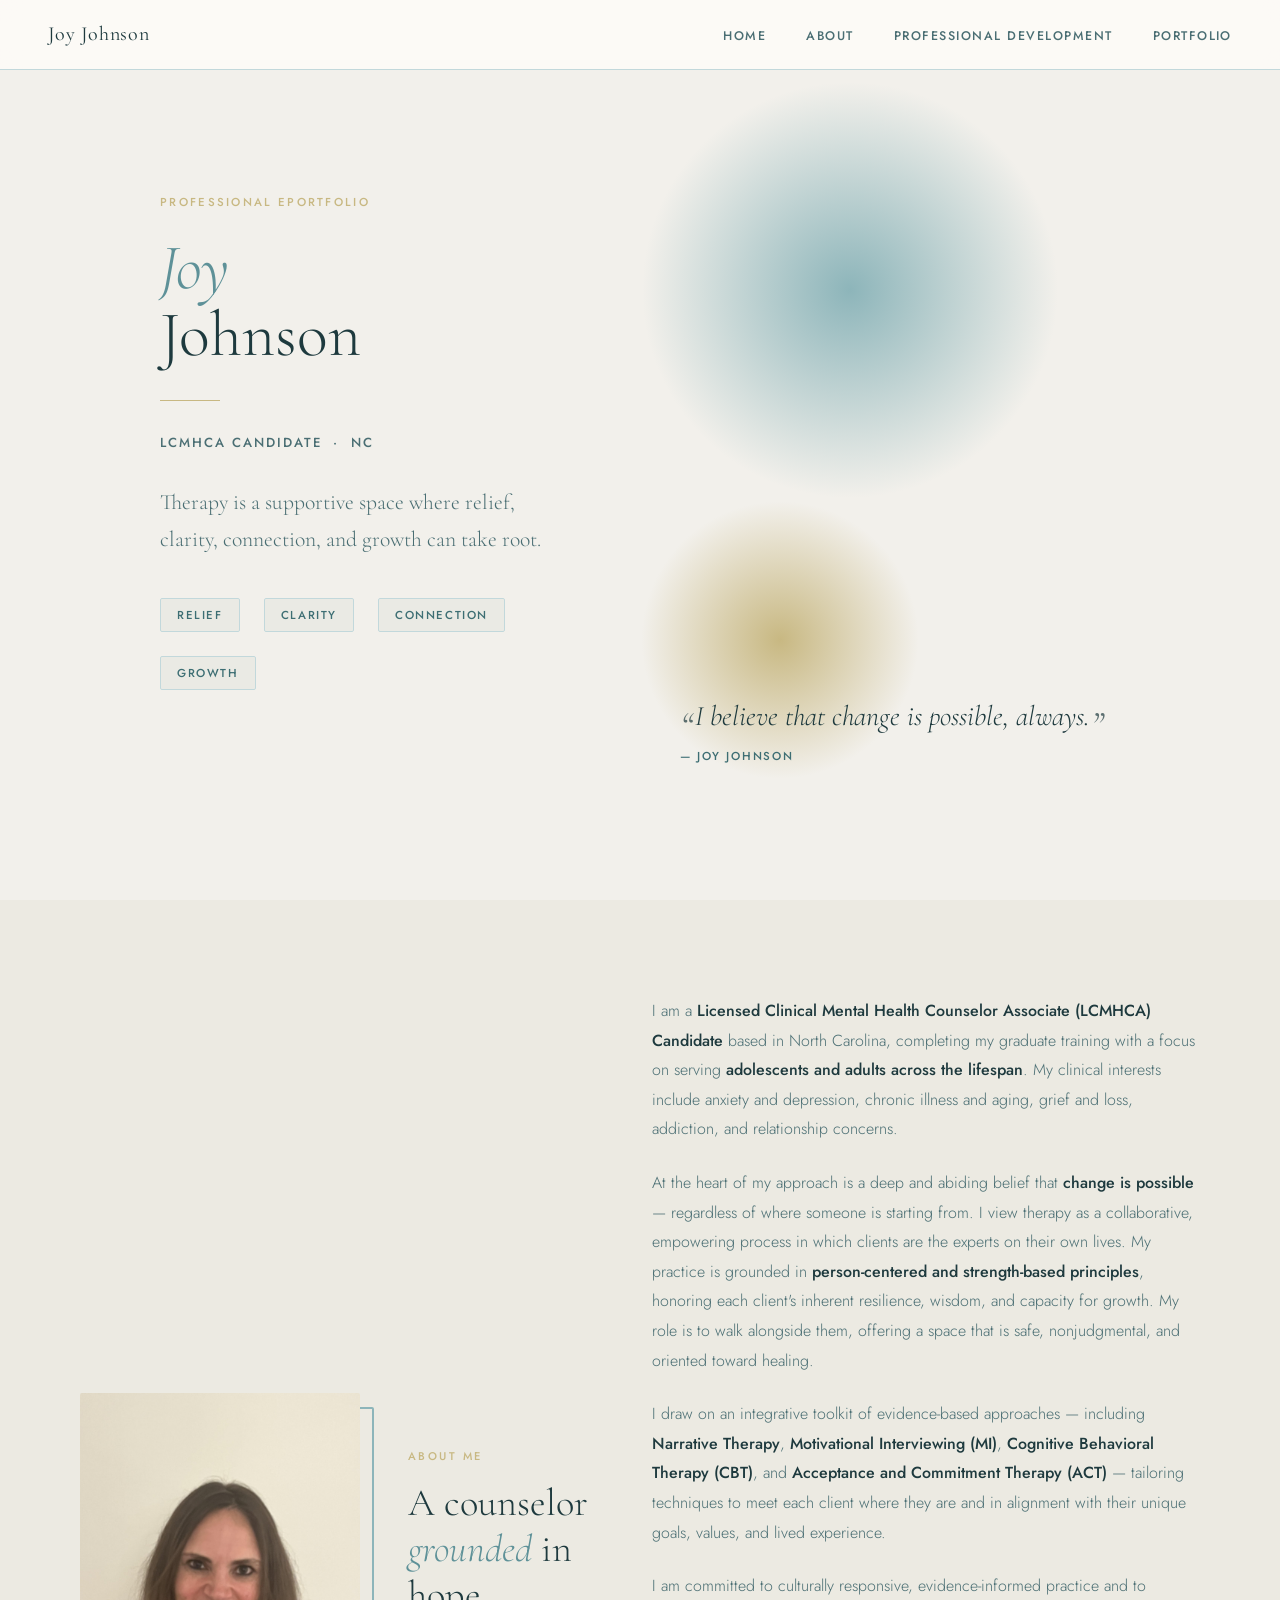
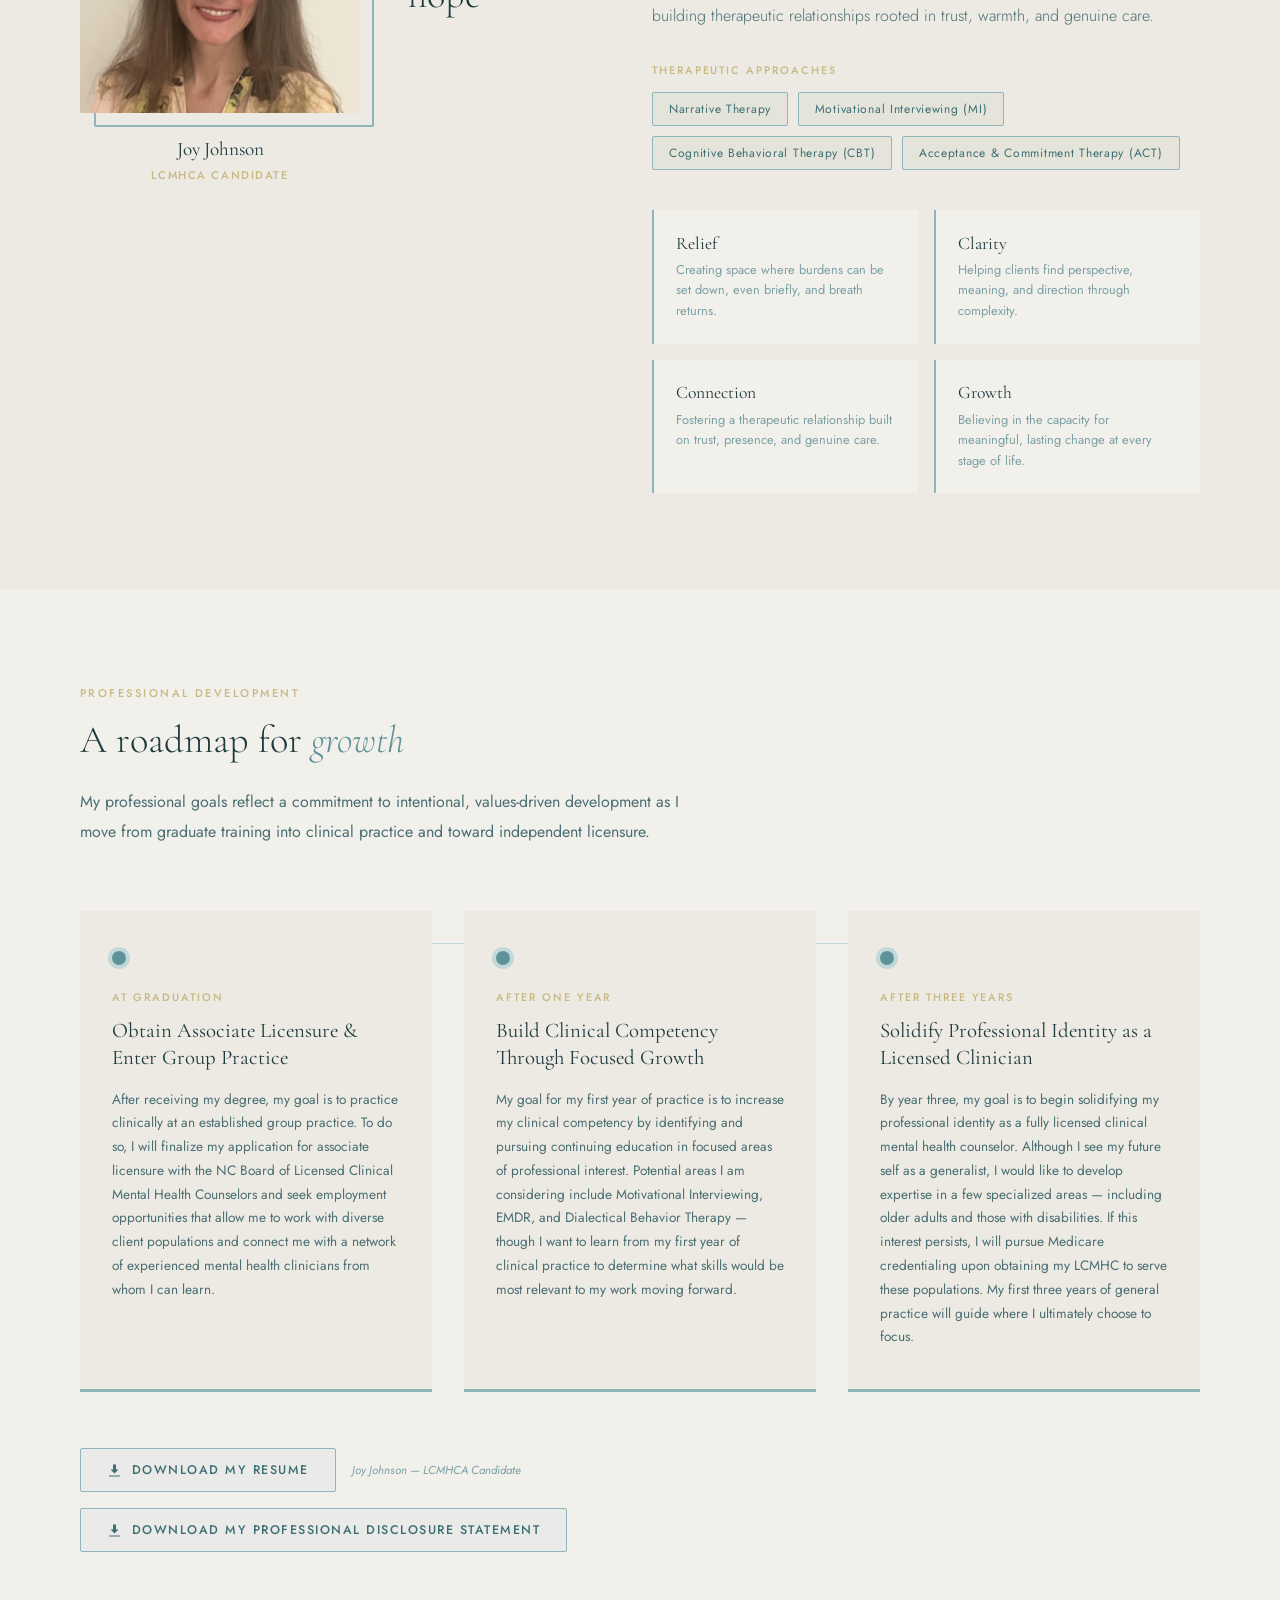
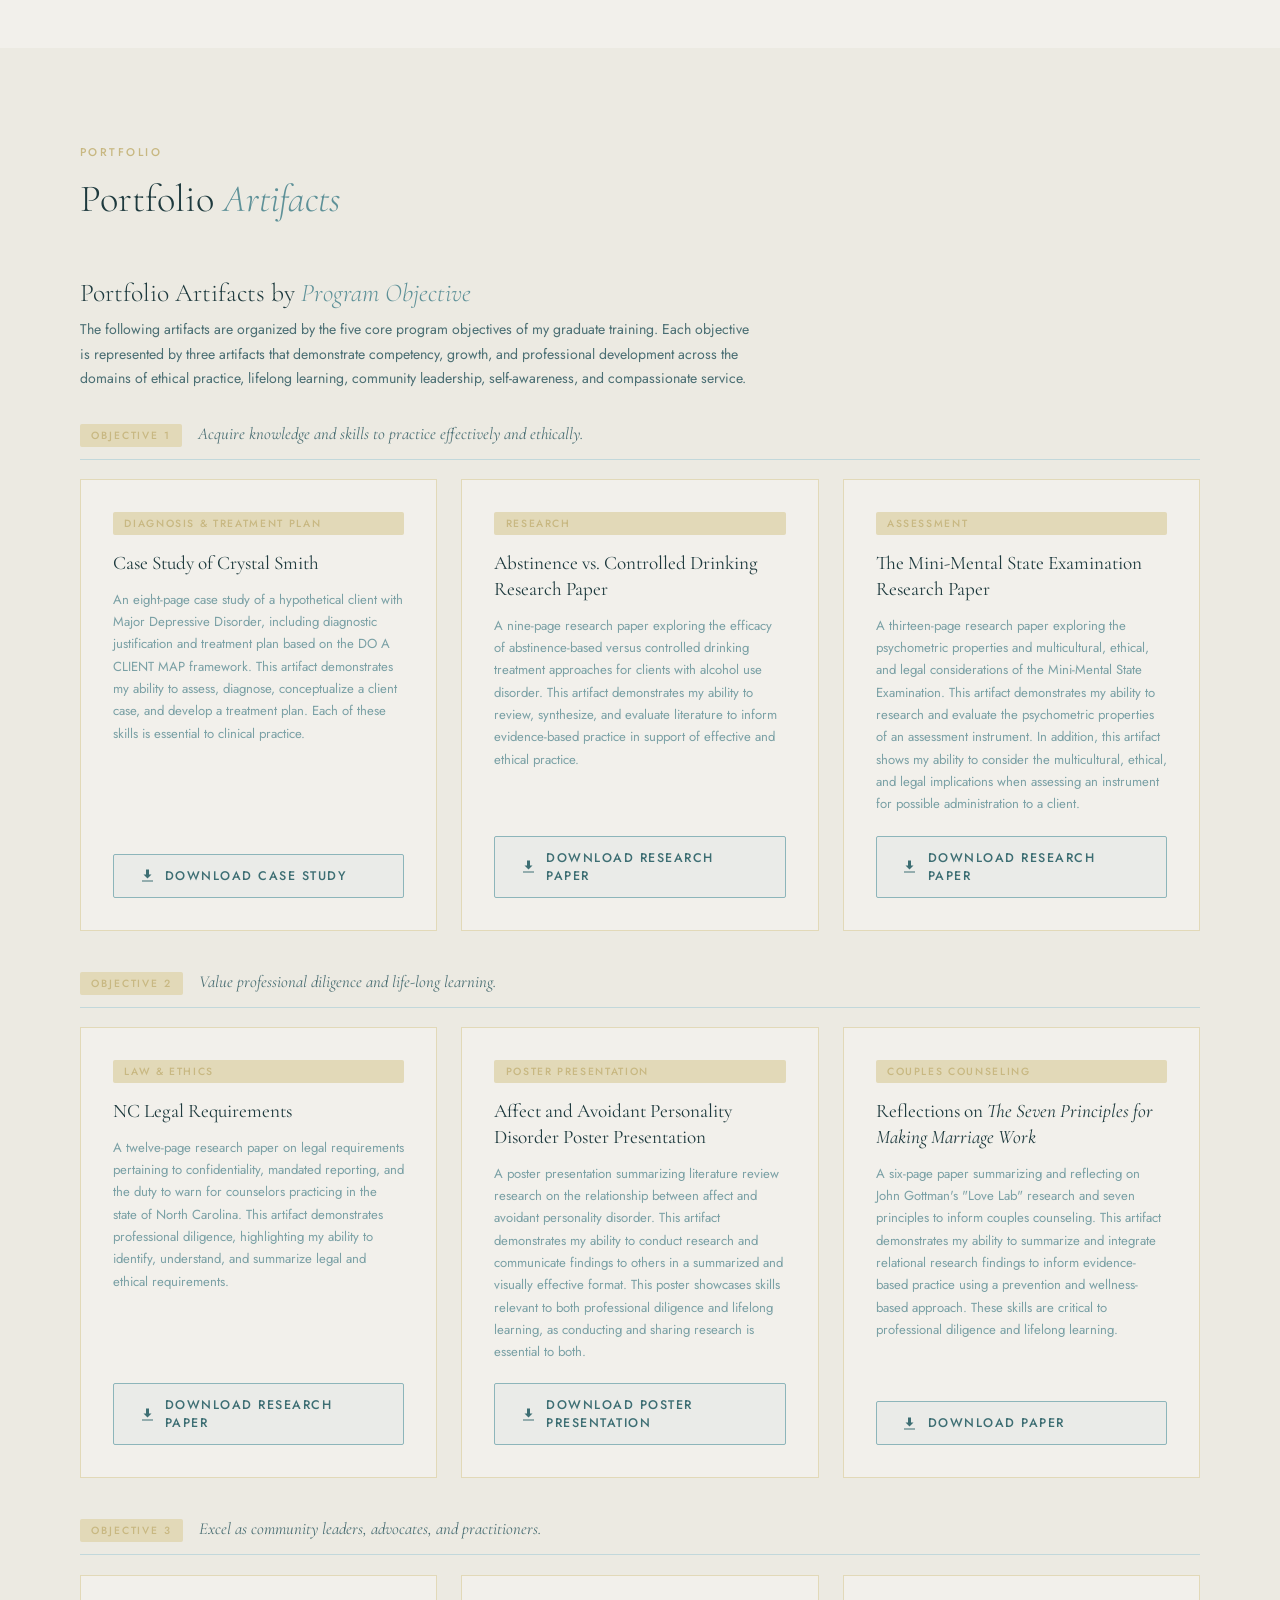
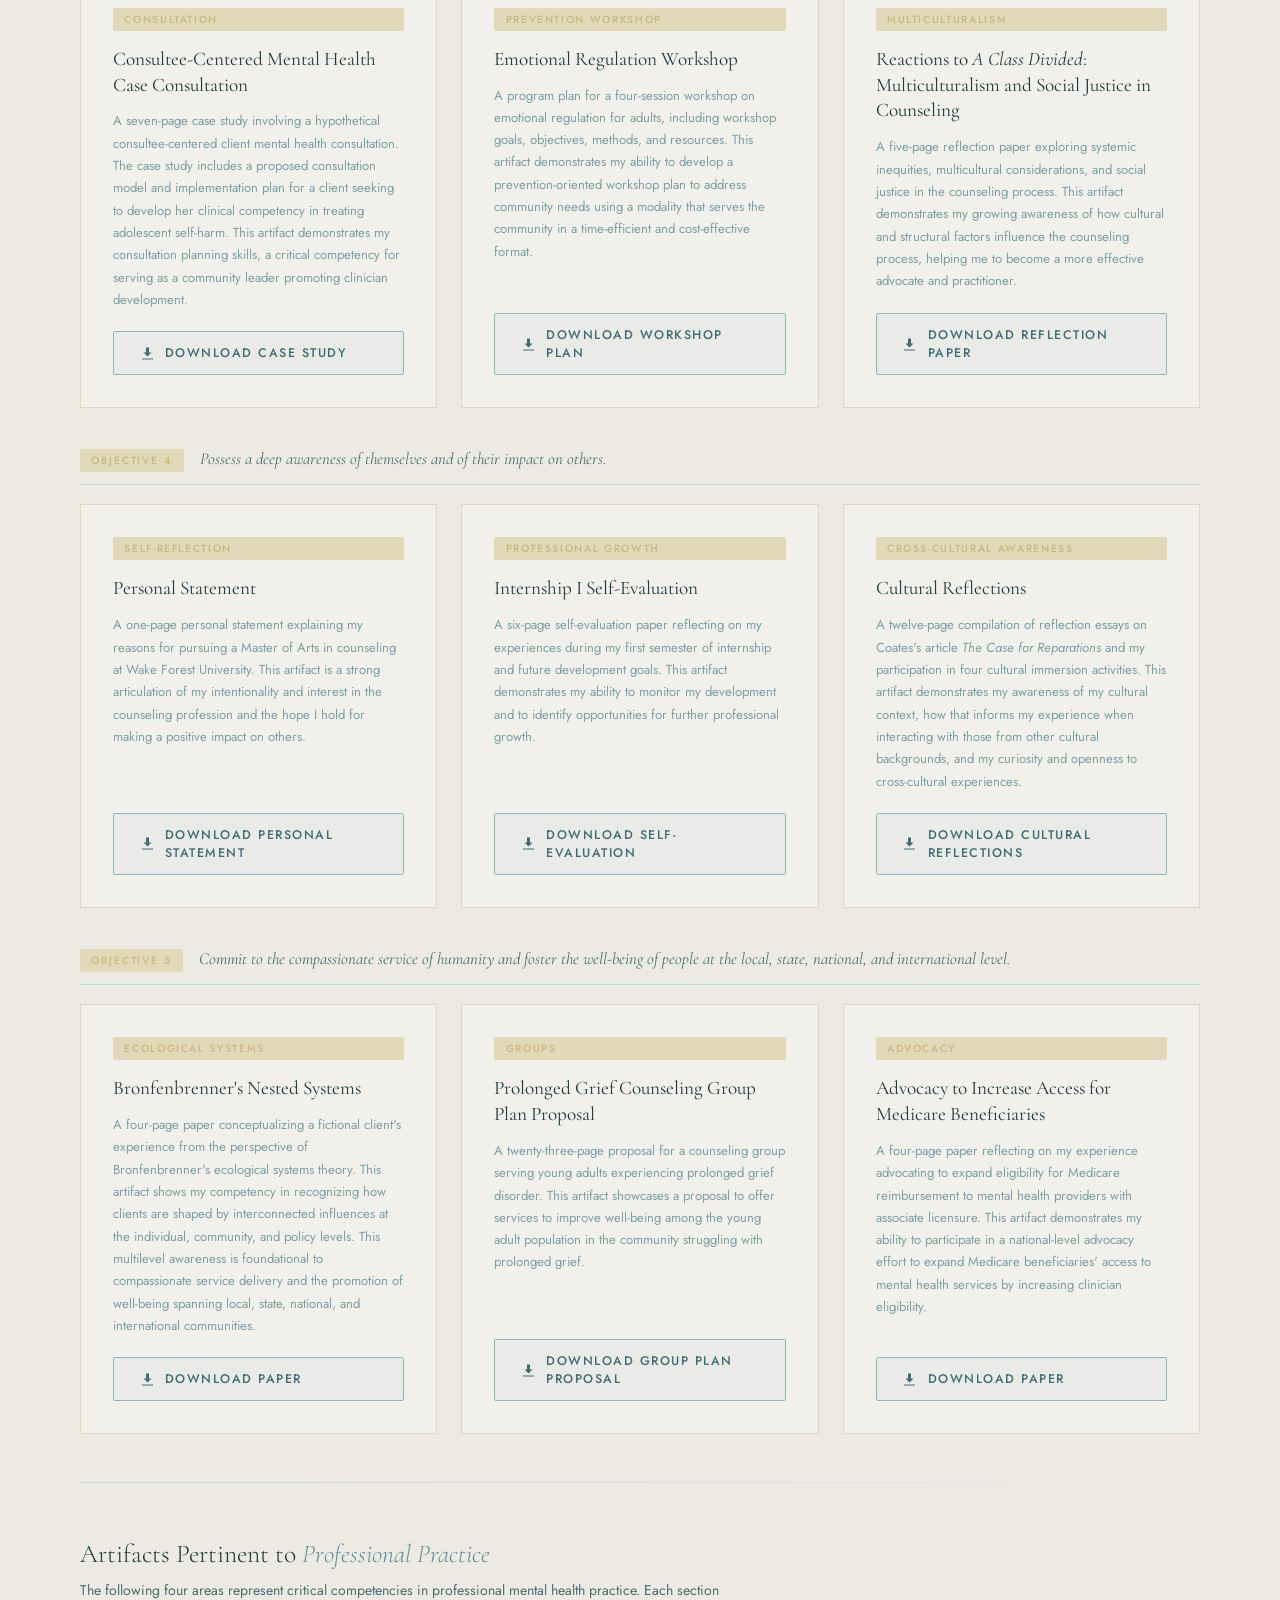
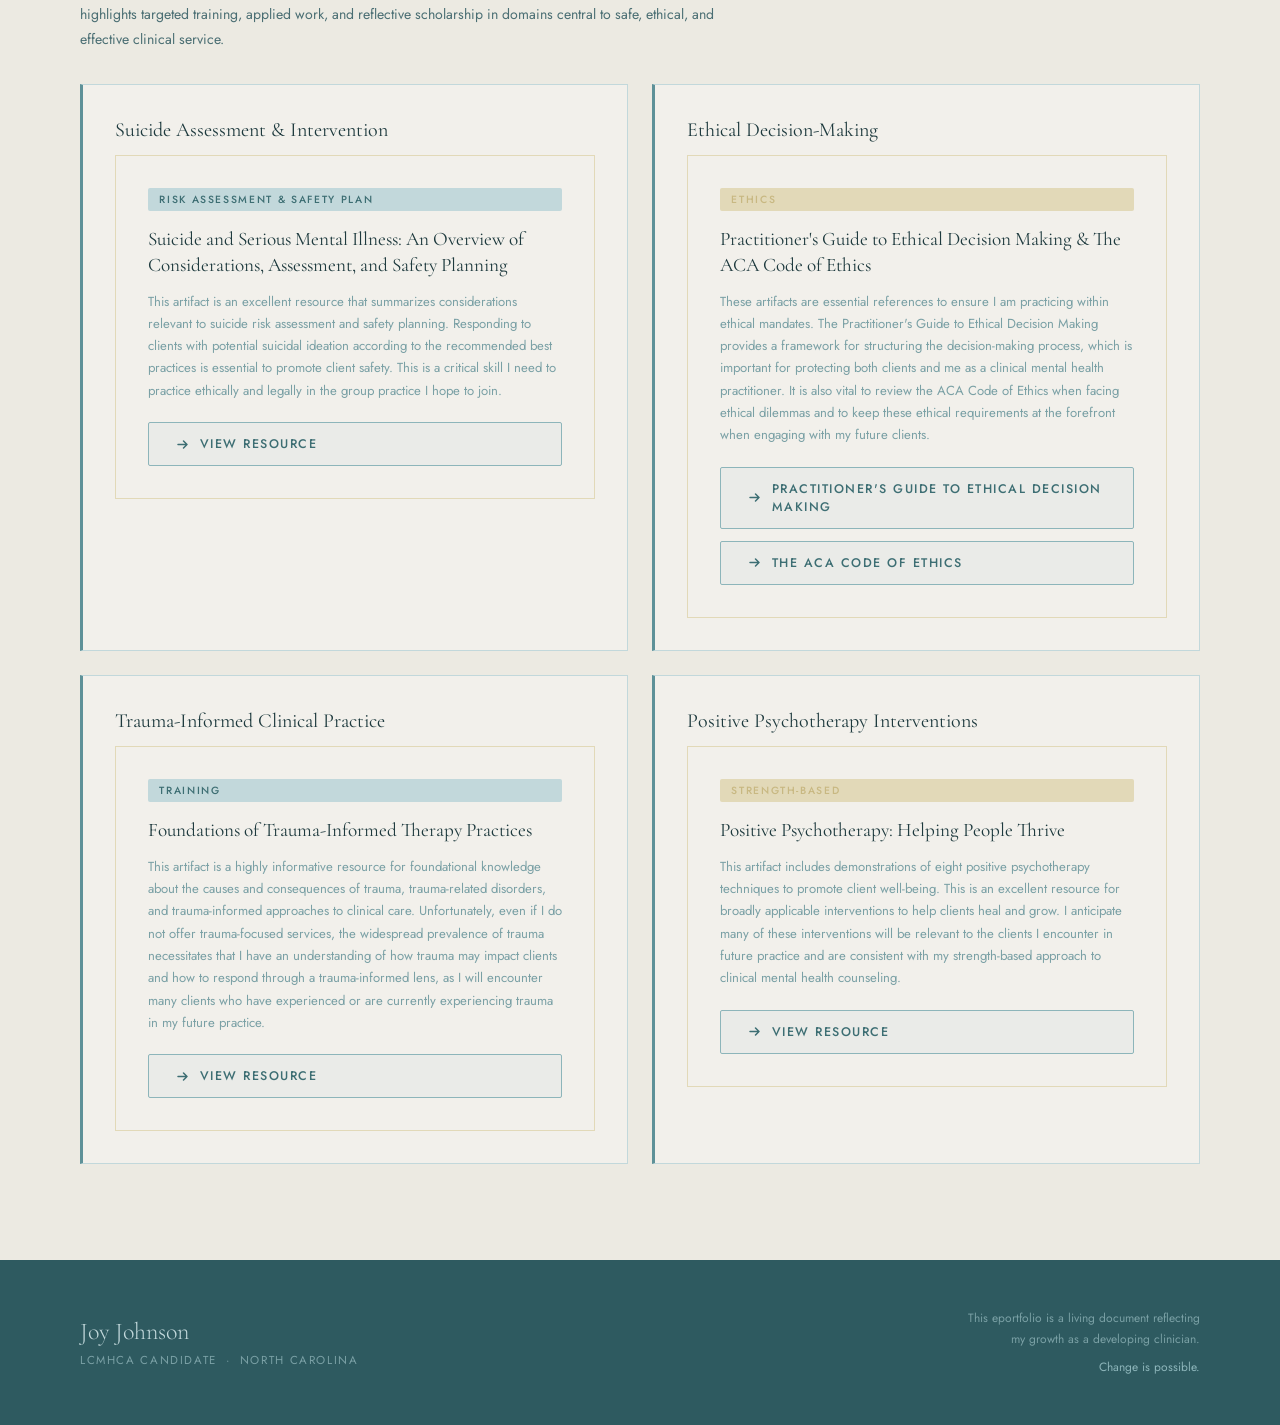
==== commit 3e9285d4: "Add files via upload" ====
--- a/index.html
+++ b/index.html
@@ -394,6 +394,7 @@
     }
     .artifacts-grid {
       display: grid; grid-template-columns: repeat(3, 1fr); gap: 1.5rem;
+      align-items: stretch;
     }
     .artifact-card {
       background: var(--warm-white);
@@ -402,6 +403,7 @@
       cursor: pointer;
       transition: all 0.3s;
       position: relative; overflow: hidden;
+      display: flex; flex-direction: column;
     }
     .artifact-card::before {
       content: '';
@@ -437,6 +439,7 @@
     }
     .artifact-desc {
       font-size: 0.82rem; line-height: 1.7; color: var(--text-light);
+      flex-grow: 1;
     }
     .artifact-placeholder {
       margin-top: 1.5rem; padding-top: 1.5rem;
@@ -557,7 +560,7 @@
       <div class="hero-divider"></div>
       <p class="hero-tagline">LCMHCA Candidate &nbsp;·&nbsp; NC</p>
       <p class="hero-statement">
-        Therapy offers a sacred space where relief, clarity, connection, and growth can take root.
+        Therapy is a supportive space where relief, clarity, connection, and growth can take root.
       </p>
       <div class="hero-pillars">
         <span class="pillar">Relief</span>
@@ -593,7 +596,7 @@
         At the heart of my approach is a deep and abiding belief that <strong>change is possible</strong> — regardless of where someone is starting from. I view therapy as a collaborative, empowering process in which clients are the experts on their own lives. My practice is grounded in <strong>person-centered and strength-based principles</strong>, honoring each client's inherent resilience, wisdom, and capacity for growth. My role is to walk alongside them, offering a space that is safe, nonjudgmental, and oriented toward healing.
       </p>
       <p class="about-text">
-        I draw on an integrative toolkit of evidence-based approaches — including <strong>Cognitive Behavioral Therapy (CBT)</strong>, <strong>Acceptance and Commitment Therapy (ACT)</strong>, <strong>Narrative Therapy</strong>, and <strong>Motivational Interviewing (MI)</strong> — tailoring techniques to meet each client where they are and in alignment with their unique goals, values, and lived experience.
+        I draw on an integrative toolkit of evidence-based approaches — including <strong>Narrative Therapy</strong>, <strong>Motivational Interviewing (MI)</strong>, <strong>Cognitive Behavioral Therapy (CBT)</strong>, and <strong>Acceptance and Commitment Therapy (ACT)</strong> — tailoring techniques to meet each client where they are and in alignment with their unique goals, values, and lived experience.
       </p>
       <p class="about-text">
         I am committed to culturally responsive, evidence-informed practice and to building therapeutic relationships rooted in trust, warmth, and genuine care.
@@ -601,10 +604,10 @@
       <div class="about-modalities">
         <p class="modalities-label">Therapeutic Approaches</p>
         <div class="modality-tags">
+          <span class="modality-tag">Narrative Therapy</span>
+          <span class="modality-tag">Motivational Interviewing (MI)</span>
           <span class="modality-tag">Cognitive Behavioral Therapy (CBT)</span>
           <span class="modality-tag">Acceptance & Commitment Therapy (ACT)</span>
-          <span class="modality-tag">Narrative Therapy</span>
-          <span class="modality-tag">Motivational Interviewing (MI)</span>
         </div>
       </div>
       <div class="about-values">
@@ -689,7 +692,6 @@
 
     <!-- SUBSECTION 1: Portfolio Artifacts by Program Objective -->
     <div class="artifacts-subsection">
-      <p class="subsection-label">Subsection I</p>
       <h3 class="subsection-title">Portfolio Artifacts by <em>Program Objective</em></h3>
       <p class="subsection-desc">
         The following artifacts are organized by the five core program objectives of my graduate training. Each objective is represented by three artifacts that demonstrate competency, growth, and professional development across the domains of ethical practice, lifelong learning, community leadership, self-awareness, and compassionate service.
@@ -703,22 +705,40 @@
         </div>
         <div class="artifacts-grid">
           <div class="artifact-card">
-            <span class="artifact-tag">Clinical Philosophy</span>
-            <h3 class="artifact-title">Personal Theory of Counseling</h3>
-            <p class="artifact-desc">A reflective exploration of my theoretical orientation, core beliefs about the therapeutic relationship, and the values that guide my clinical practice.</p>
-            <p class="artifact-placeholder">Document will be added here.</p>
-          </div>
-          <div class="artifact-card">
-            <span class="artifact-tag">Coursework</span>
-            <h3 class="artifact-title">Case Conceptualization</h3>
-            <p class="artifact-desc">A demonstration of my ability to integrate clinical theory, cultural considerations, and presenting concerns into a coherent, client-centered treatment framework.</p>
-            <p class="artifact-placeholder">Document will be added here.</p>
-          </div>
-          <div class="artifact-card">
-            <span class="artifact-tag">Professional Document</span>
-            <h3 class="artifact-title">Professional Disclosure Statement</h3>
-            <p class="artifact-desc">A comprehensive client-facing document outlining my credentials, approach, confidentiality, and the informed consent process as required by the NCBLCMHC.</p>
-            <p class="artifact-placeholder">Document will be added here.</p>
+            <span class="artifact-tag">Diagnosis & Treatment Plan</span>
+            <h3 class="artifact-title">Case Study of Crystal Smith</h3>
+            <p class="artifact-desc">An eight-page case study of a hypothetical client with Major Depressive Disorder, including diagnostic justification and treatment plan based on the DO A CLIENT MAP framework. This artifact demonstrates my ability to assess, diagnose, conceptualize a client case, and develop a treatment plan. Each of these skills is essential to clinical practice.</p>
+            <a class="resume-link" href="Case_Study_Crystal_Smith.docx" download style="margin-top: 1.25rem; display: inline-flex;">
+              <svg width="15" height="15" viewBox="0 0 15 15" fill="none" xmlns="http://www.w3.org/2000/svg">
+                <path d="M7.5 10.5L3.5 6.5H6V1.5H9V6.5H11.5L7.5 10.5Z" fill="currentColor"/>
+                <path d="M2 12.5H13V13.5H2V12.5Z" fill="currentColor"/>
+              </svg>
+              Download Case Study
+            </a>
+          </div>
+          <div class="artifact-card">
+            <span class="artifact-tag">Research</span>
+            <h3 class="artifact-title">Abstinence vs. Controlled Drinking Research Paper</h3>
+            <p class="artifact-desc">A nine-page research paper exploring the efficacy of abstinence-based versus controlled drinking treatment approaches for clients with alcohol use disorder. This artifact demonstrates my ability to review, synthesize, and evaluate literature to inform evidence-based practice in support of effective and ethical practice.</p>
+            <a class="resume-link" href="Abstinence_Controlled_Drinking.docx" download style="margin-top: 1.25rem; display: inline-flex;">
+              <svg width="15" height="15" viewBox="0 0 15 15" fill="none" xmlns="http://www.w3.org/2000/svg">
+                <path d="M7.5 10.5L3.5 6.5H6V1.5H9V6.5H11.5L7.5 10.5Z" fill="currentColor"/>
+                <path d="M2 12.5H13V13.5H2V12.5Z" fill="currentColor"/>
+              </svg>
+              Download Research Paper
+            </a>
+          </div>
+          <div class="artifact-card">
+            <span class="artifact-tag">Assessment</span>
+            <h3 class="artifact-title">The Mini-Mental State Examination Research Paper</h3>
+            <p class="artifact-desc">A thirteen-page research paper exploring the psychometric properties and multicultural, ethical, and legal considerations of the Mini-Mental State Examination. This artifact demonstrates my ability to research and evaluate the psychometric properties of an assessment instrument. In addition, this artifact shows my ability to consider the multicultural, ethical, and legal implications when assessing an instrument for possible administration to a client.</p>
+            <a class="resume-link" href="MMSE.docx" download style="margin-top: 1.25rem; display: inline-flex;">
+              <svg width="15" height="15" viewBox="0 0 15 15" fill="none" xmlns="http://www.w3.org/2000/svg">
+                <path d="M7.5 10.5L3.5 6.5H6V1.5H9V6.5H11.5L7.5 10.5Z" fill="currentColor"/>
+                <path d="M2 12.5H13V13.5H2V12.5Z" fill="currentColor"/>
+              </svg>
+              Download Research Paper
+            </a>
           </div>
         </div>
       </div>
@@ -731,22 +751,40 @@
         </div>
         <div class="artifacts-grid">
           <div class="artifact-card">
-            <span class="artifact-tag">Professional Goals</span>
-            <h3 class="artifact-title">Professional Development Plan</h3>
-            <p class="artifact-desc">A structured roadmap outlining my clinical goals at graduation, one year, and three years — grounded in my specialization in adults, older adults, and grief-informed care.</p>
-            <p class="artifact-placeholder">Document will be added here.</p>
-          </div>
-          <div class="artifact-card">
-            <span class="artifact-tag">Continuing Education</span>
-            <h3 class="artifact-title">Continuing Education Reflection</h3>
-            <p class="artifact-desc">A reflective account of training pursued beyond required coursework, documenting the pursuit of emerging knowledge and specialized skills in clinical mental health counseling.</p>
-            <p class="artifact-placeholder">Document will be added here.</p>
-          </div>
-          <div class="artifact-card">
-            <span class="artifact-tag">Professional Identity</span>
-            <h3 class="artifact-title">Counselor Identity Paper</h3>
-            <p class="artifact-desc">A narrative exploration of my developing professional identity, tracing the integration of personal values, training experiences, and emerging clinical philosophy across my program of study.</p>
-            <p class="artifact-placeholder">Document will be added here.</p>
+            <span class="artifact-tag">Law & Ethics</span>
+            <h3 class="artifact-title">NC Legal Requirements</h3>
+            <p class="artifact-desc">A twelve-page research paper on legal requirements pertaining to confidentiality, mandated reporting, and the duty to warn for counselors practicing in the state of North Carolina. This artifact demonstrates professional diligence, highlighting my ability to identify, understand, and summarize legal and ethical requirements.</p>
+            <a class="resume-link" href="Legal_Requirements.docx" download style="margin-top: 1.25rem; display: inline-flex;">
+              <svg width="15" height="15" viewBox="0 0 15 15" fill="none" xmlns="http://www.w3.org/2000/svg">
+                <path d="M7.5 10.5L3.5 6.5H6V1.5H9V6.5H11.5L7.5 10.5Z" fill="currentColor"/>
+                <path d="M2 12.5H13V13.5H2V12.5Z" fill="currentColor"/>
+              </svg>
+              Download Research Paper
+            </a>
+          </div>
+          <div class="artifact-card">
+            <span class="artifact-tag">Poster Presentation</span>
+            <h3 class="artifact-title">Affect and Avoidant Personality Disorder Poster Presentation</h3>
+            <p class="artifact-desc">A poster presentation summarizing literature review research on the relationship between affect and avoidant personality disorder. This artifact demonstrates my ability to conduct research and communicate findings to others in a summarized and visually effective format. This poster showcases skills relevant to both professional diligence and lifelong learning, as conducting and sharing research is essential to both.</p>
+            <a class="resume-link" href="Poster.pptx" download style="margin-top: 1.25rem; display: inline-flex;">
+              <svg width="15" height="15" viewBox="0 0 15 15" fill="none" xmlns="http://www.w3.org/2000/svg">
+                <path d="M7.5 10.5L3.5 6.5H6V1.5H9V6.5H11.5L7.5 10.5Z" fill="currentColor"/>
+                <path d="M2 12.5H13V13.5H2V12.5Z" fill="currentColor"/>
+              </svg>
+              Download Poster Presentation
+            </a>
+          </div>
+          <div class="artifact-card">
+            <span class="artifact-tag">Couples Counseling</span>
+            <h3 class="artifact-title">Reflections on <em>The Seven Principles for Making Marriage Work</em></h3>
+            <p class="artifact-desc">A six-page paper summarizing and reflecting on John Gottman's "Love Lab" research and seven principles to inform couples counseling. This artifact demonstrates my ability to summarize and integrate relational research findings to inform evidence-based practice using a prevention and wellness-based approach. These skills are critical to professional diligence and lifelong learning.</p>
+            <a class="resume-link" href="Seven_Principles.docx" download style="margin-top: 1.25rem; display: inline-flex;">
+              <svg width="15" height="15" viewBox="0 0 15 15" fill="none" xmlns="http://www.w3.org/2000/svg">
+                <path d="M7.5 10.5L3.5 6.5H6V1.5H9V6.5H11.5L7.5 10.5Z" fill="currentColor"/>
+                <path d="M2 12.5H13V13.5H2V12.5Z" fill="currentColor"/>
+              </svg>
+              Download Paper
+            </a>
           </div>
         </div>
       </div>
@@ -759,22 +797,40 @@
         </div>
         <div class="artifacts-grid">
           <div class="artifact-card">
-            <span class="artifact-tag">Advocacy</span>
-            <h3 class="artifact-title">Community Mental Health Advocacy Project</h3>
-            <p class="artifact-desc">A project demonstrating advocacy skills through community needs assessment, stakeholder engagement, and the development of a proposal to address identified gaps in mental health access.</p>
-            <p class="artifact-placeholder">Document will be added here.</p>
-          </div>
-          <div class="artifact-card">
-            <span class="artifact-tag">Leadership</span>
-            <h3 class="artifact-title">Group Facilitation Leadership Reflection</h3>
-            <p class="artifact-desc">A reflective analysis of my experience facilitating a counseling or psychoeducational group, examining leadership style, group dynamics, and the cultivation of therapeutic community.</p>
-            <p class="artifact-placeholder">Document will be added here.</p>
-          </div>
-          <div class="artifact-card">
-            <span class="artifact-tag">Community Practice</span>
-            <h3 class="artifact-title">Consultation and Collaboration Paper</h3>
-            <p class="artifact-desc">An examination of interdisciplinary consultation and collaboration in clinical practice, demonstrating competency in working within systems to serve clients effectively and advocate for their well-being.</p>
-            <p class="artifact-placeholder">Document will be added here.</p>
+            <span class="artifact-tag">Consultation</span>
+            <h3 class="artifact-title">Consultee-Centered Mental Health Case Consultation</h3>
+            <p class="artifact-desc">A seven-page case study involving a hypothetical consultee-centered client mental health consultation. The case study includes a proposed consultation model and implementation plan for a client seeking to develop her clinical competency in treating adolescent self-harm. This artifact demonstrates my consultation planning skills, a critical competency for serving as a community leader promoting clinician development.</p>
+            <a class="resume-link" href="Consultation.docx" download style="margin-top: 1.25rem; display: inline-flex;">
+              <svg width="15" height="15" viewBox="0 0 15 15" fill="none" xmlns="http://www.w3.org/2000/svg">
+                <path d="M7.5 10.5L3.5 6.5H6V1.5H9V6.5H11.5L7.5 10.5Z" fill="currentColor"/>
+                <path d="M2 12.5H13V13.5H2V12.5Z" fill="currentColor"/>
+              </svg>
+              Download Case Study
+            </a>
+          </div>
+          <div class="artifact-card">
+            <span class="artifact-tag">Prevention Workshop</span>
+            <h3 class="artifact-title">Emotional Regulation Workshop</h3>
+            <p class="artifact-desc">A program plan for a four-session workshop on emotional regulation for adults, including workshop goals, objectives, methods, and resources. This artifact demonstrates my ability to develop a prevention-oriented workshop plan to address community needs using a modality that serves the community in a time-efficient and cost-effective format.</p>
+            <a class="resume-link" href="Workshop.docx" download style="margin-top: 1.25rem; display: inline-flex;">
+              <svg width="15" height="15" viewBox="0 0 15 15" fill="none" xmlns="http://www.w3.org/2000/svg">
+                <path d="M7.5 10.5L3.5 6.5H6V1.5H9V6.5H11.5L7.5 10.5Z" fill="currentColor"/>
+                <path d="M2 12.5H13V13.5H2V12.5Z" fill="currentColor"/>
+              </svg>
+              Download Workshop Plan
+            </a>
+          </div>
+          <div class="artifact-card">
+            <span class="artifact-tag">Multiculturalism</span>
+            <h3 class="artifact-title">Reactions to <em>A Class Divided</em>: Multiculturalism and Social Justice in Counseling</h3>
+            <p class="artifact-desc">A five-page reflection paper exploring systemic inequities, multicultural considerations, and social justice in the counseling process. This artifact demonstrates my growing awareness of how cultural and structural factors influence the counseling process, helping me to become a more effective advocate and practitioner.</p>
+            <a class="resume-link" href="Cultural_Reflection.docx" download style="margin-top: 1.25rem; display: inline-flex;">
+              <svg width="15" height="15" viewBox="0 0 15 15" fill="none" xmlns="http://www.w3.org/2000/svg">
+                <path d="M7.5 10.5L3.5 6.5H6V1.5H9V6.5H11.5L7.5 10.5Z" fill="currentColor"/>
+                <path d="M2 12.5H13V13.5H2V12.5Z" fill="currentColor"/>
+              </svg>
+              Download Reflection Paper
+            </a>
           </div>
         </div>
       </div>
@@ -788,21 +844,39 @@
         <div class="artifacts-grid">
           <div class="artifact-card">
             <span class="artifact-tag">Self-Reflection</span>
-            <h3 class="artifact-title">Multicultural Counseling Reflection</h3>
-            <p class="artifact-desc">A critical self-examination of cultural identity, privilege, and bias as they relate to counselor development and culturally responsive practice.</p>
-            <p class="artifact-placeholder">Document will be added here.</p>
-          </div>
-          <div class="artifact-card">
-            <span class="artifact-tag">Supervision</span>
-            <h3 class="artifact-title">Supervision Reflective Journal</h3>
-            <p class="artifact-desc">A curated selection of journal entries from clinical supervision, documenting evolving self-awareness, countertransference exploration, and the integration of feedback into practice.</p>
-            <p class="artifact-placeholder">Document will be added here.</p>
-          </div>
-          <div class="artifact-card">
-            <span class="artifact-tag">Personal Growth</span>
-            <h3 class="artifact-title">Personal Counseling Experience Reflection</h3>
-            <p class="artifact-desc">A thoughtful reflection on the personal growth gained through my own counseling experience, exploring how self-understanding deepens empathy, presence, and therapeutic effectiveness.</p>
-            <p class="artifact-placeholder">Document will be added here.</p>
+            <h3 class="artifact-title">Personal Statement</h3>
+            <p class="artifact-desc">A one-page personal statement explaining my reasons for pursuing a Master of Arts in counseling at Wake Forest University. This artifact is a strong articulation of my intentionality and interest in the counseling profession and the hope I hold for making a positive impact on others.</p>
+            <a class="resume-link" href="Personal_Statement.docx" download style="margin-top: 1.25rem; display: inline-flex;">
+              <svg width="15" height="15" viewBox="0 0 15 15" fill="none" xmlns="http://www.w3.org/2000/svg">
+                <path d="M7.5 10.5L3.5 6.5H6V1.5H9V6.5H11.5L7.5 10.5Z" fill="currentColor"/>
+                <path d="M2 12.5H13V13.5H2V12.5Z" fill="currentColor"/>
+              </svg>
+              Download Personal Statement
+            </a>
+          </div>
+          <div class="artifact-card">
+            <span class="artifact-tag">Professional Growth</span>
+            <h3 class="artifact-title">Internship I Self-Evaluation</h3>
+            <p class="artifact-desc">A six-page self-evaluation paper reflecting on my experiences during my first semester of internship and future development goals. This artifact demonstrates my ability to monitor my development and to identify opportunities for further professional growth.</p>
+            <a class="resume-link" href="Self_Eval.docx" download style="margin-top: 1.25rem; display: inline-flex;">
+              <svg width="15" height="15" viewBox="0 0 15 15" fill="none" xmlns="http://www.w3.org/2000/svg">
+                <path d="M7.5 10.5L3.5 6.5H6V1.5H9V6.5H11.5L7.5 10.5Z" fill="currentColor"/>
+                <path d="M2 12.5H13V13.5H2V12.5Z" fill="currentColor"/>
+              </svg>
+              Download Self-Evaluation
+            </a>
+          </div>
+          <div class="artifact-card">
+            <span class="artifact-tag">Cross-Cultural Awareness</span>
+            <h3 class="artifact-title">Cultural Reflections</h3>
+            <p class="artifact-desc">A twelve-page compilation of reflection essays on Coates's article <em>The Case for Reparations</em> and my participation in four cultural immersion activities. This artifact demonstrates my awareness of my cultural context, how that informs my experience when interacting with those from other cultural backgrounds, and my curiosity and openness to cross-cultural experiences.</p>
+            <a class="resume-link" href="Cultural_Reflections.docx" download style="margin-top: 1.25rem; display: inline-flex;">
+              <svg width="15" height="15" viewBox="0 0 15 15" fill="none" xmlns="http://www.w3.org/2000/svg">
+                <path d="M7.5 10.5L3.5 6.5H6V1.5H9V6.5H11.5L7.5 10.5Z" fill="currentColor"/>
+                <path d="M2 12.5H13V13.5H2V12.5Z" fill="currentColor"/>
+              </svg>
+              Download Cultural Reflections
+            </a>
           </div>
         </div>
       </div>
@@ -815,22 +889,40 @@
         </div>
         <div class="artifacts-grid">
           <div class="artifact-card">
-            <span class="artifact-tag">Service</span>
-            <h3 class="artifact-title">Practicum Site Service Summary</h3>
-            <p class="artifact-desc">A narrative overview of clinical hours and service contributions at practicum placements, highlighting the populations served and the impact of compassionate, evidence-based care across diverse communities.</p>
-            <p class="artifact-placeholder">Document will be added here.</p>
-          </div>
-          <div class="artifact-card">
-            <span class="artifact-tag">Social Justice</span>
-            <h3 class="artifact-title">Social Justice in Counseling Paper</h3>
-            <p class="artifact-desc">An applied exploration of social justice principles within the counseling profession, addressing systemic barriers to mental health access and the counselor's role in promoting equity at local, national, and global levels.</p>
-            <p class="artifact-placeholder">Document will be added here.</p>
-          </div>
-          <div class="artifact-card">
-            <span class="artifact-tag">Human Well-Being</span>
-            <h3 class="artifact-title">Wellness Philosophy Statement</h3>
-            <p class="artifact-desc">A personal and professional statement articulating my commitment to a holistic, wellness-oriented approach to counseling — one that honors the full humanity of each client and is anchored in compassion, dignity, and hope.</p>
-            <p class="artifact-placeholder">Document will be added here.</p>
+            <span class="artifact-tag">Ecological Systems</span>
+            <h3 class="artifact-title">Bronfenbrenner's Nested Systems</h3>
+            <p class="artifact-desc">A four-page paper conceptualizing a fictional client's experience from the perspective of Bronfenbrenner's ecological systems theory. This artifact shows my competency in recognizing how clients are shaped by interconnected influences at the individual, community, and policy levels. This multilevel awareness is foundational to compassionate service delivery and the promotion of well-being spanning local, state, national, and international communities.</p>
+            <a class="resume-link" href="Nested_Systems.docx" download style="margin-top: 1.25rem; display: inline-flex;">
+              <svg width="15" height="15" viewBox="0 0 15 15" fill="none" xmlns="http://www.w3.org/2000/svg">
+                <path d="M7.5 10.5L3.5 6.5H6V1.5H9V6.5H11.5L7.5 10.5Z" fill="currentColor"/>
+                <path d="M2 12.5H13V13.5H2V12.5Z" fill="currentColor"/>
+              </svg>
+              Download Paper
+            </a>
+          </div>
+          <div class="artifact-card">
+            <span class="artifact-tag">Groups</span>
+            <h3 class="artifact-title">Prolonged Grief Counseling Group Plan Proposal</h3>
+            <p class="artifact-desc">A twenty-three-page proposal for a counseling group serving young adults experiencing prolonged grief disorder. This artifact showcases a proposal to offer services to improve well-being among the young adult population in the community struggling with prolonged grief.</p>
+            <a class="resume-link" href="Group_Plan.docx" download style="margin-top: 1.25rem; display: inline-flex;">
+              <svg width="15" height="15" viewBox="0 0 15 15" fill="none" xmlns="http://www.w3.org/2000/svg">
+                <path d="M7.5 10.5L3.5 6.5H6V1.5H9V6.5H11.5L7.5 10.5Z" fill="currentColor"/>
+                <path d="M2 12.5H13V13.5H2V12.5Z" fill="currentColor"/>
+              </svg>
+              Download Group Plan Proposal
+            </a>
+          </div>
+          <div class="artifact-card">
+            <span class="artifact-tag">Advocacy</span>
+            <h3 class="artifact-title">Advocacy to Increase Access for Medicare Beneficiaries</h3>
+            <p class="artifact-desc">A four-page paper reflecting on my experience advocating to expand eligibility for Medicare reimbursement to mental health providers with associate licensure. This artifact demonstrates my ability to participate in a national-level advocacy effort to expand Medicare beneficiaries' access to mental health services by increasing clinician eligibility.</p>
+            <a class="resume-link" href="Advocacy.docx" download style="margin-top: 1.25rem; display: inline-flex;">
+              <svg width="15" height="15" viewBox="0 0 15 15" fill="none" xmlns="http://www.w3.org/2000/svg">
+                <path d="M7.5 10.5L3.5 6.5H6V1.5H9V6.5H11.5L7.5 10.5Z" fill="currentColor"/>
+                <path d="M2 12.5H13V13.5H2V12.5Z" fill="currentColor"/>
+              </svg>
+              Download Paper
+            </a>
           </div>
         </div>
       </div>
@@ -840,7 +932,6 @@
 
     <!-- SUBSECTION 2: Artifacts Pertinent to Professional Practice -->
     <div class="artifacts-subsection">
-      <p class="subsection-label">Subsection II</p>
       <h3 class="subsection-title">Artifacts Pertinent to <em>Professional Practice</em></h3>
       <p class="subsection-desc">
         The following four areas represent critical competencies in professional mental health practice. Each section highlights targeted training, applied work, and reflective scholarship in domains central to safe, ethical, and effective clinical service.
@@ -851,21 +942,17 @@
         <!-- Suicide Assessment and Intervention -->
         <div class="practice-card">
           <h3 class="practice-card-title">Suicide Assessment &amp; Intervention</h3>
-          <p class="practice-card-desc">
-            Competency in suicide risk assessment and evidence-based intervention is a foundational requirement of ethical clinical practice. This section contains artifacts documenting my training, skill development, and applied understanding of safety planning, risk stratification, and crisis counseling protocols.
-          </p>
           <div class="artifacts-grid" style="grid-template-columns: 1fr; gap: 1rem;">
             <div class="artifact-card">
-              <span class="artifact-tag sage">Training & Certification</span>
-              <h3 class="artifact-title">Applied Suicide Intervention Skills Training (ASIST)</h3>
-              <p class="artifact-desc">Documentation of completion of ASIST or equivalent evidence-based suicide intervention training, including reflection on key skills and their application to clinical settings.</p>
-              <p class="artifact-placeholder">Document will be added here.</p>
-            </div>
-            <div class="artifact-card">
-              <span class="artifact-tag sage">Clinical Competency</span>
-              <h3 class="artifact-title">Safety Planning Case Example</h3>
-              <p class="artifact-desc">A de-identified case example illustrating the development and implementation of a collaborative safety plan, demonstrating clinical judgment, risk assessment skills, and client-centered crisis intervention.</p>
-              <p class="artifact-placeholder">Document will be added here.</p>
+              <span class="artifact-tag sage">Risk Assessment & Safety Plan</span>
+              <h3 class="artifact-title">Suicide and Serious Mental Illness: An Overview of Considerations, Assessment, and Safety Planning</h3>
+              <p class="artifact-desc">This artifact is an excellent resource that summarizes considerations relevant to suicide risk assessment and safety planning. Responding to clients with potential suicidal ideation according to the recommended best practices is essential to promote client safety. This is a critical skill I need to practice ethically and legally in the group practice I hope to join.</p>
+              <a class="resume-link" href="https://sprc.org/wp-content/uploads/SPRC-SMI-Adviser-Suicide-and-Serious-Mental-Illness.pdf" target="_blank" rel="noopener noreferrer" style="margin-top: 1.25rem; display: inline-flex;">
+                <svg width="15" height="15" viewBox="0 0 15 15" fill="none" xmlns="http://www.w3.org/2000/svg">
+                  <path d="M3 7.5H12M8.5 4L12 7.5L8.5 11" stroke="currentColor" stroke-width="1.5" stroke-linecap="round" stroke-linejoin="round"/>
+                </svg>
+                View Resource
+              </a>
             </div>
           </div>
         </div>
@@ -873,21 +960,23 @@
         <!-- Ethical Decision-Making -->
         <div class="practice-card">
           <h3 class="practice-card-title">Ethical Decision-Making</h3>
-          <p class="practice-card-desc">
-            Sound ethical reasoning is the cornerstone of professional counseling. This section presents artifacts that demonstrate my understanding of the ACA Code of Ethics, my ability to navigate complex ethical dilemmas, and my commitment to making decisions that protect client welfare and uphold the integrity of the profession.
-          </p>
           <div class="artifacts-grid" style="grid-template-columns: 1fr; gap: 1rem;">
             <div class="artifact-card">
               <span class="artifact-tag">Ethics</span>
-              <h3 class="artifact-title">Ethical Decision-Making Paper</h3>
-              <p class="artifact-desc">An applied analysis of an ethical dilemma using a structured decision-making model, demonstrating competency in navigating complex professional and legal standards.</p>
-              <p class="artifact-placeholder">Document will be added here.</p>
-            </div>
-            <div class="artifact-card">
-              <span class="artifact-tag">Ethics</span>
-              <h3 class="artifact-title">Ethics in Supervision Reflection</h3>
-              <p class="artifact-desc">A reflective paper examining an ethically complex situation encountered in practicum, exploring the decision-making process, supervisory consultation, and the professional growth that resulted.</p>
-              <p class="artifact-placeholder">Document will be added here.</p>
+              <h3 class="artifact-title">Practitioner's Guide to Ethical Decision Making &amp; The ACA Code of Ethics</h3>
+              <p class="artifact-desc">These artifacts are essential references to ensure I am practicing within ethical mandates. The Practitioner's Guide to Ethical Decision Making provides a framework for structuring the decision-making process, which is important for protecting both clients and me as a clinical mental health practitioner. It is also vital to review the ACA Code of Ethics when facing ethical dilemmas and to keep these ethical requirements at the forefront when engaging with my future clients.</p>
+              <a class="resume-link" href="https://www.counseling.org/docs/default-source/ethics/practioner-39-s-guide-to-ethical-decision-making.pdf" target="_blank" rel="noopener noreferrer" style="margin-top: 1.25rem; display: inline-flex;">
+                <svg width="15" height="15" viewBox="0 0 15 15" fill="none" xmlns="http://www.w3.org/2000/svg">
+                  <path d="M3 7.5H12M8.5 4L12 7.5L8.5 11" stroke="currentColor" stroke-width="1.5" stroke-linecap="round" stroke-linejoin="round"/>
+                </svg>
+                Practitioner's Guide to Ethical Decision Making
+              </a>
+              <a class="resume-link" href="https://www.counseling.org/docs/default-source/default-document-library/ethics/2014-aca-code-of-ethics.pdf" target="_blank" rel="noopener noreferrer" style="margin-top: 0.75rem; display: inline-flex;">
+                <svg width="15" height="15" viewBox="0 0 15 15" fill="none" xmlns="http://www.w3.org/2000/svg">
+                  <path d="M3 7.5H12M8.5 4L12 7.5L8.5 11" stroke="currentColor" stroke-width="1.5" stroke-linecap="round" stroke-linejoin="round"/>
+                </svg>
+                The ACA Code of Ethics
+              </a>
             </div>
           </div>
         </div>
@@ -895,21 +984,17 @@
         <!-- Trauma-Informed Clinical Practice -->
         <div class="practice-card">
           <h3 class="practice-card-title">Trauma-Informed Clinical Practice</h3>
-          <p class="practice-card-desc">
-            Trauma permeates the presenting concerns of many clients across all settings. This section documents my foundational and applied understanding of trauma-informed care principles — including safety, trustworthiness, empowerment, and cultural sensitivity — and their integration into assessment, treatment planning, and the therapeutic relationship.
-          </p>
           <div class="artifacts-grid" style="grid-template-columns: 1fr; gap: 1rem;">
             <div class="artifact-card">
-              <span class="artifact-tag sage">Clinical Framework</span>
-              <h3 class="artifact-title">Trauma-Informed Care Framework Paper</h3>
-              <p class="artifact-desc">A research-informed paper examining the core principles of trauma-informed care and their application across diverse clinical populations, with attention to the role of the therapeutic relationship in healing.</p>
-              <p class="artifact-placeholder">Document will be added here.</p>
-            </div>
-            <div class="artifact-card">
-              <span class="artifact-tag sage">Applied Practice</span>
-              <h3 class="artifact-title">Trauma-Focused Case Conceptualization</h3>
-              <p class="artifact-desc">A de-identified case conceptualization applying a trauma-informed lens to assessment and treatment planning, integrating an understanding of trauma responses, resilience, and evidence-based intervention strategies.</p>
-              <p class="artifact-placeholder">Document will be added here.</p>
+              <span class="artifact-tag sage">Training</span>
+              <h3 class="artifact-title">Foundations of Trauma-Informed Therapy Practices</h3>
+              <p class="artifact-desc">This artifact is a highly informative resource for foundational knowledge about the causes and consequences of trauma, trauma-related disorders, and trauma-informed approaches to clinical care. Unfortunately, even if I do not offer trauma-focused services, the widespread prevalence of trauma necessitates that I have an understanding of how trauma may impact clients and how to respond through a trauma-informed lens, as I will encounter many clients who have experienced or are currently experiencing trauma in my future practice.</p>
+              <a class="resume-link" href="https://courses.elevatece.com/courses/foundations-of-trauma-informed-therapy-practices" target="_blank" rel="noopener noreferrer" style="margin-top: 1.25rem; display: inline-flex;">
+                <svg width="15" height="15" viewBox="0 0 15 15" fill="none" xmlns="http://www.w3.org/2000/svg">
+                  <path d="M3 7.5H12M8.5 4L12 7.5L8.5 11" stroke="currentColor" stroke-width="1.5" stroke-linecap="round" stroke-linejoin="round"/>
+                </svg>
+                View Resource
+              </a>
             </div>
           </div>
         </div>
@@ -917,21 +1002,17 @@
         <!-- Positive Psychotherapy Interventions -->
         <div class="practice-card">
           <h3 class="practice-card-title">Positive Psychotherapy Interventions</h3>
-          <p class="practice-card-desc">
-            Strength-based and positive psychotherapy approaches complement traditional clinical models by cultivating well-being, meaning, and flourishing alongside symptom reduction. This section showcases my competency in integrating positive psychology principles and evidence-based interventions — such as gratitude practices, values clarification, and meaning-making — into therapeutic work.
-          </p>
           <div class="artifacts-grid" style="grid-template-columns: 1fr; gap: 1rem;">
             <div class="artifact-card">
               <span class="artifact-tag">Strength-Based</span>
-              <h3 class="artifact-title">Positive Psychology Intervention Design</h3>
-              <p class="artifact-desc">A designed and evaluated positive psychotherapy intervention — such as a values clarification exercise, gratitude practice, or strengths inventory — with a rationale grounded in empirical research and clinical theory.</p>
-              <p class="artifact-placeholder">Document will be added here.</p>
-            </div>
-            <div class="artifact-card">
-              <span class="artifact-tag">Strength-Based</span>
-              <h3 class="artifact-title">Positive Psychotherapy Reflection Paper</h3>
-              <p class="artifact-desc">A reflective paper exploring the integration of positive psychotherapy approaches within a broader integrative clinical framework, examining both the research base and personal resonance of these interventions.</p>
-              <p class="artifact-placeholder">Document will be added here.</p>
+              <h3 class="artifact-title">Positive Psychotherapy: Helping People Thrive</h3>
+              <p class="artifact-desc">This artifact includes demonstrations of eight positive psychotherapy techniques to promote client well-being. This is an excellent resource for broadly applicable interventions to help clients heal and grow. I anticipate many of these interventions will be relevant to the clients I encounter in future practice and are consistent with my strength-based approach to clinical mental health counseling.</p>
+              <a class="resume-link" href="https://video-alexanderstreet-com.wake.idm.oclc.org/watch/positive-psychotherapy-helping-people-thrive?context=channel%3Acounseling-and-therapy-in-video" target="_blank" rel="noopener noreferrer" style="margin-top: 1.25rem; display: inline-flex;">
+                <svg width="15" height="15" viewBox="0 0 15 15" fill="none" xmlns="http://www.w3.org/2000/svg">
+                  <path d="M3 7.5H12M8.5 4L12 7.5L8.5 11" stroke="currentColor" stroke-width="1.5" stroke-linecap="round" stroke-linejoin="round"/>
+                </svg>
+                View Resource
+              </a>
             </div>
           </div>
         </div>
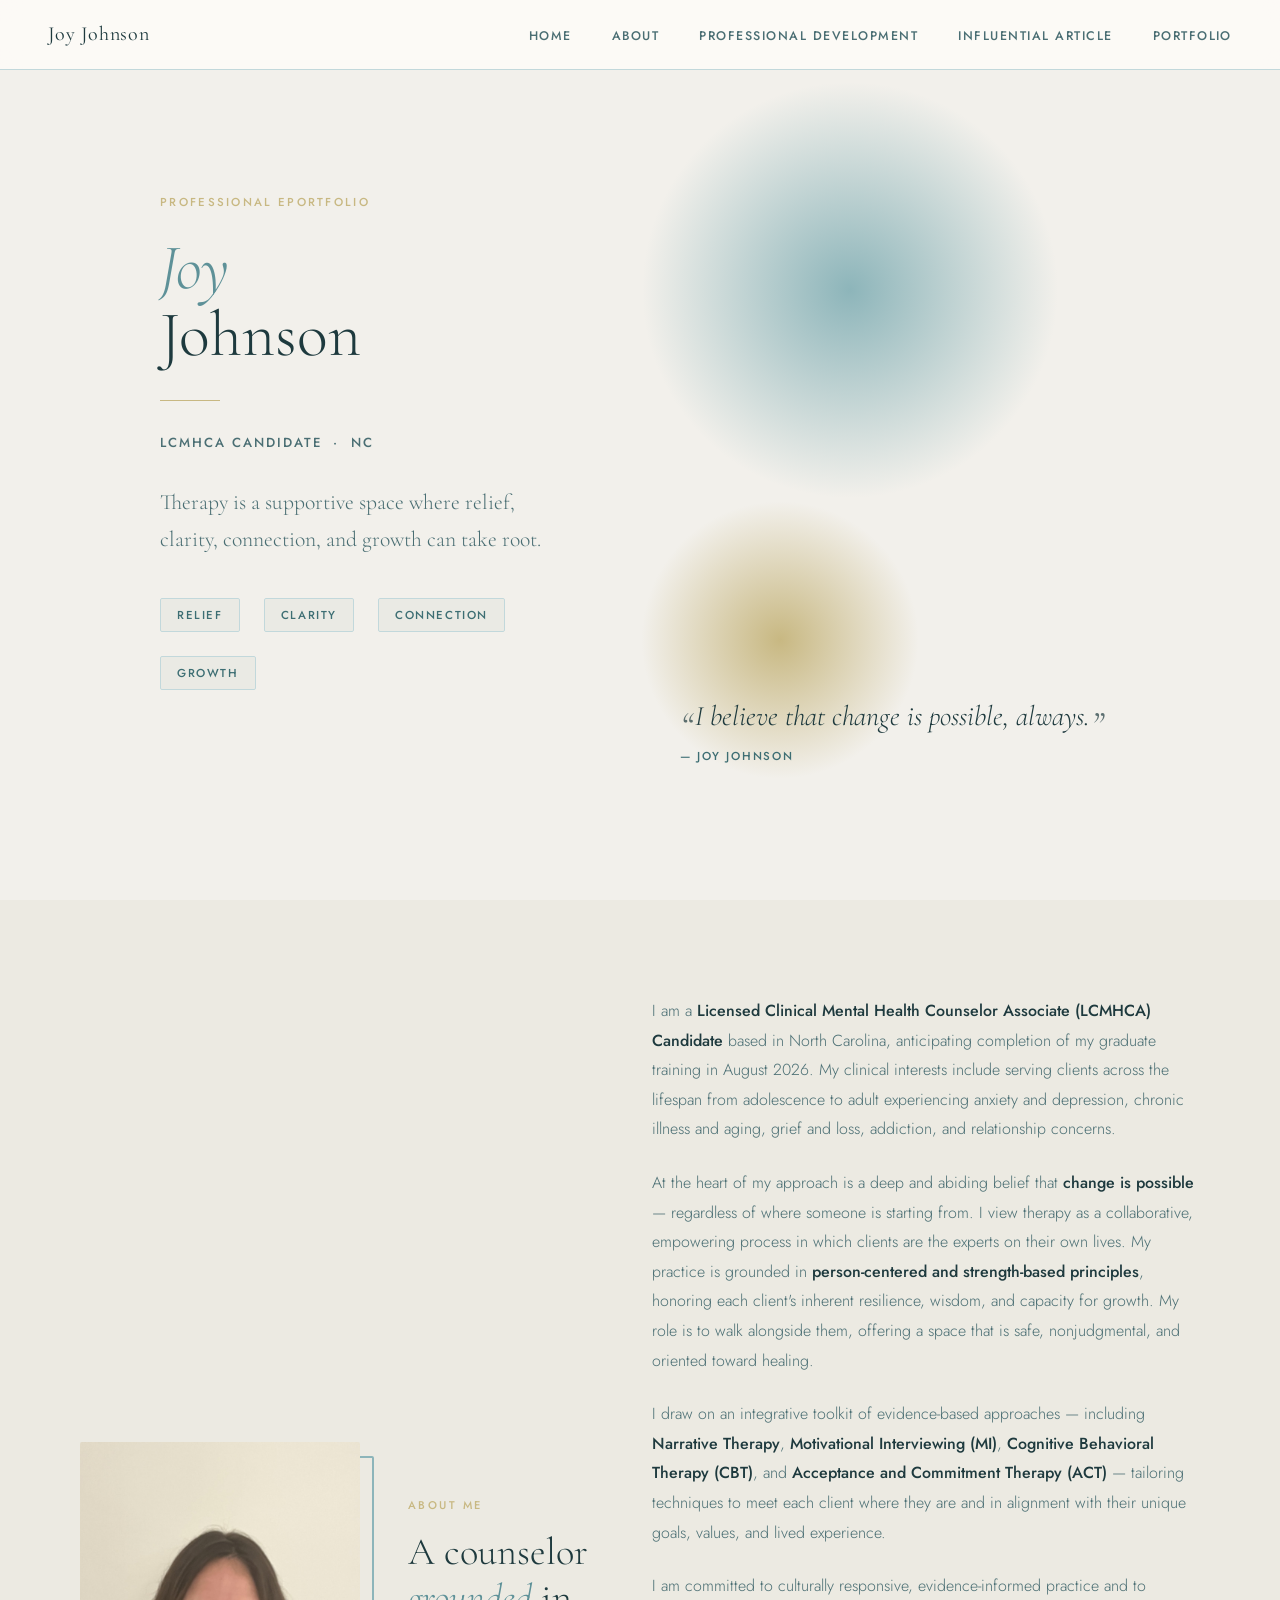
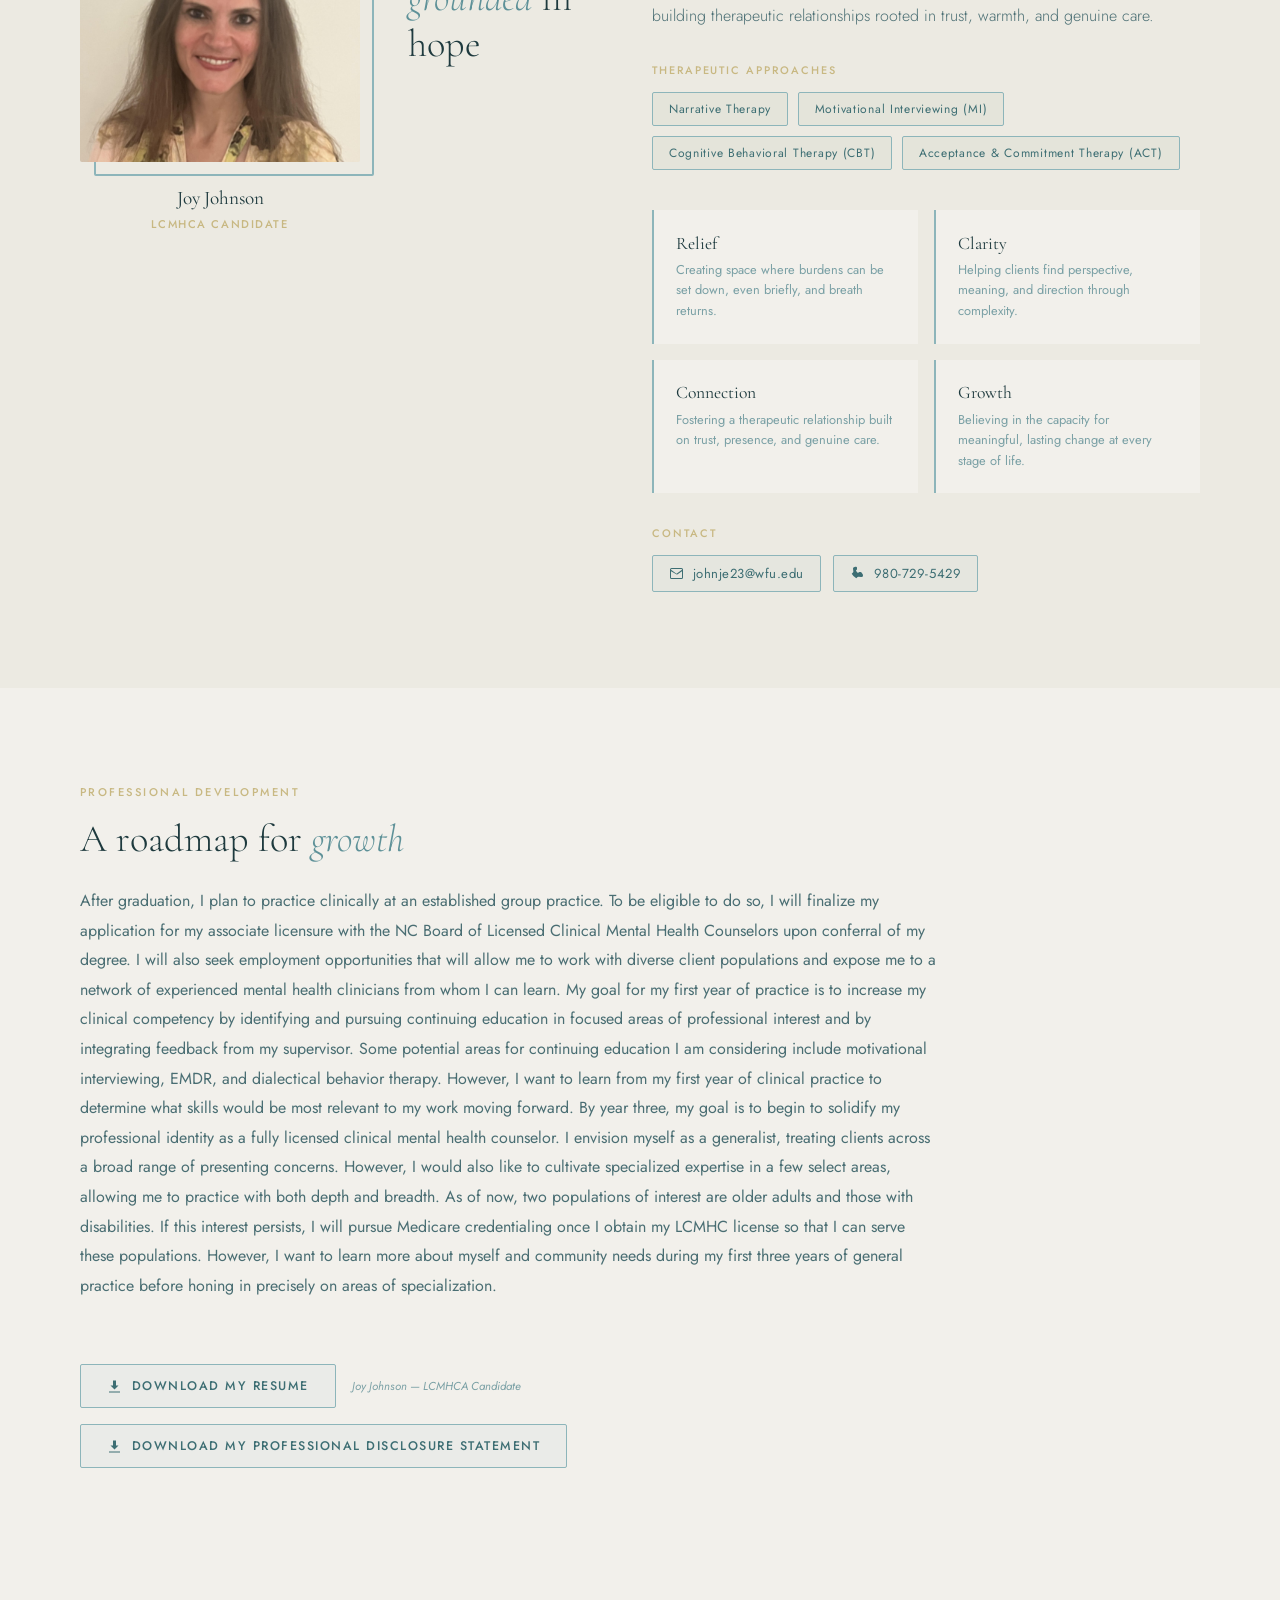
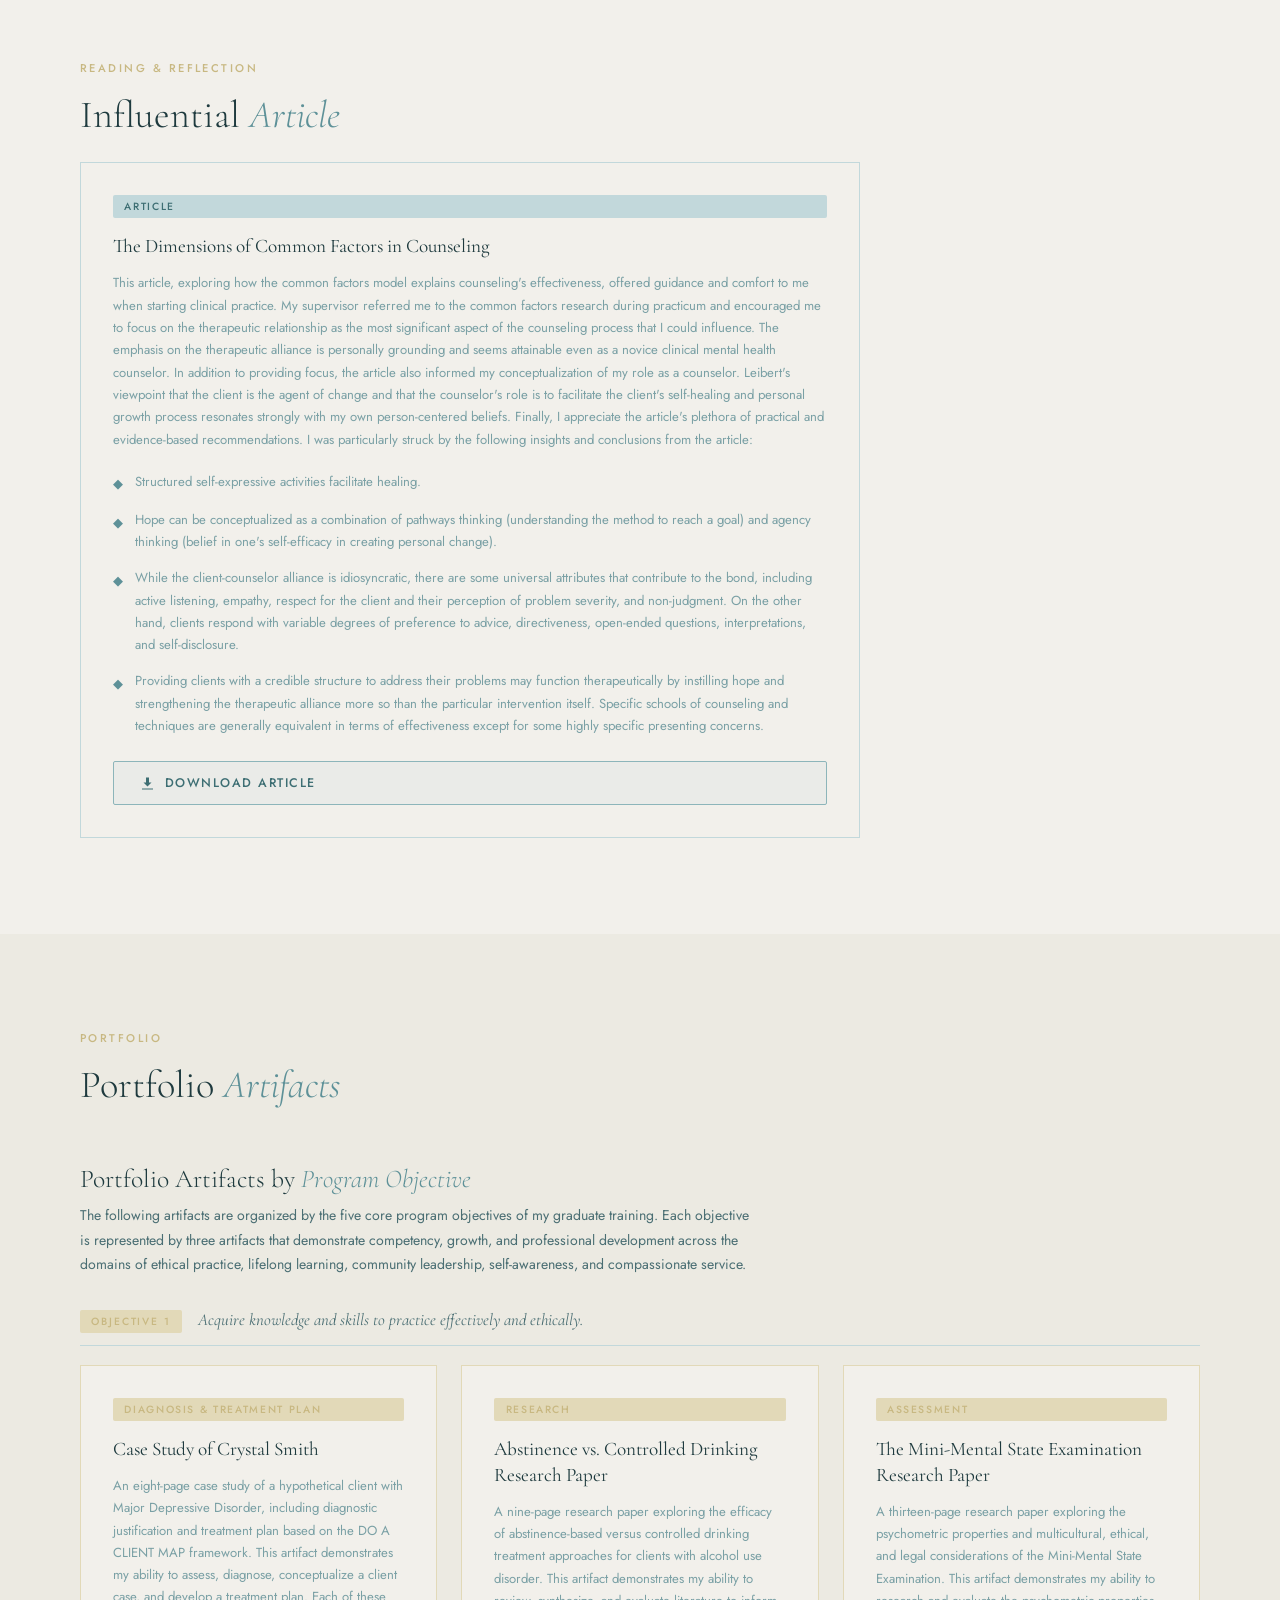
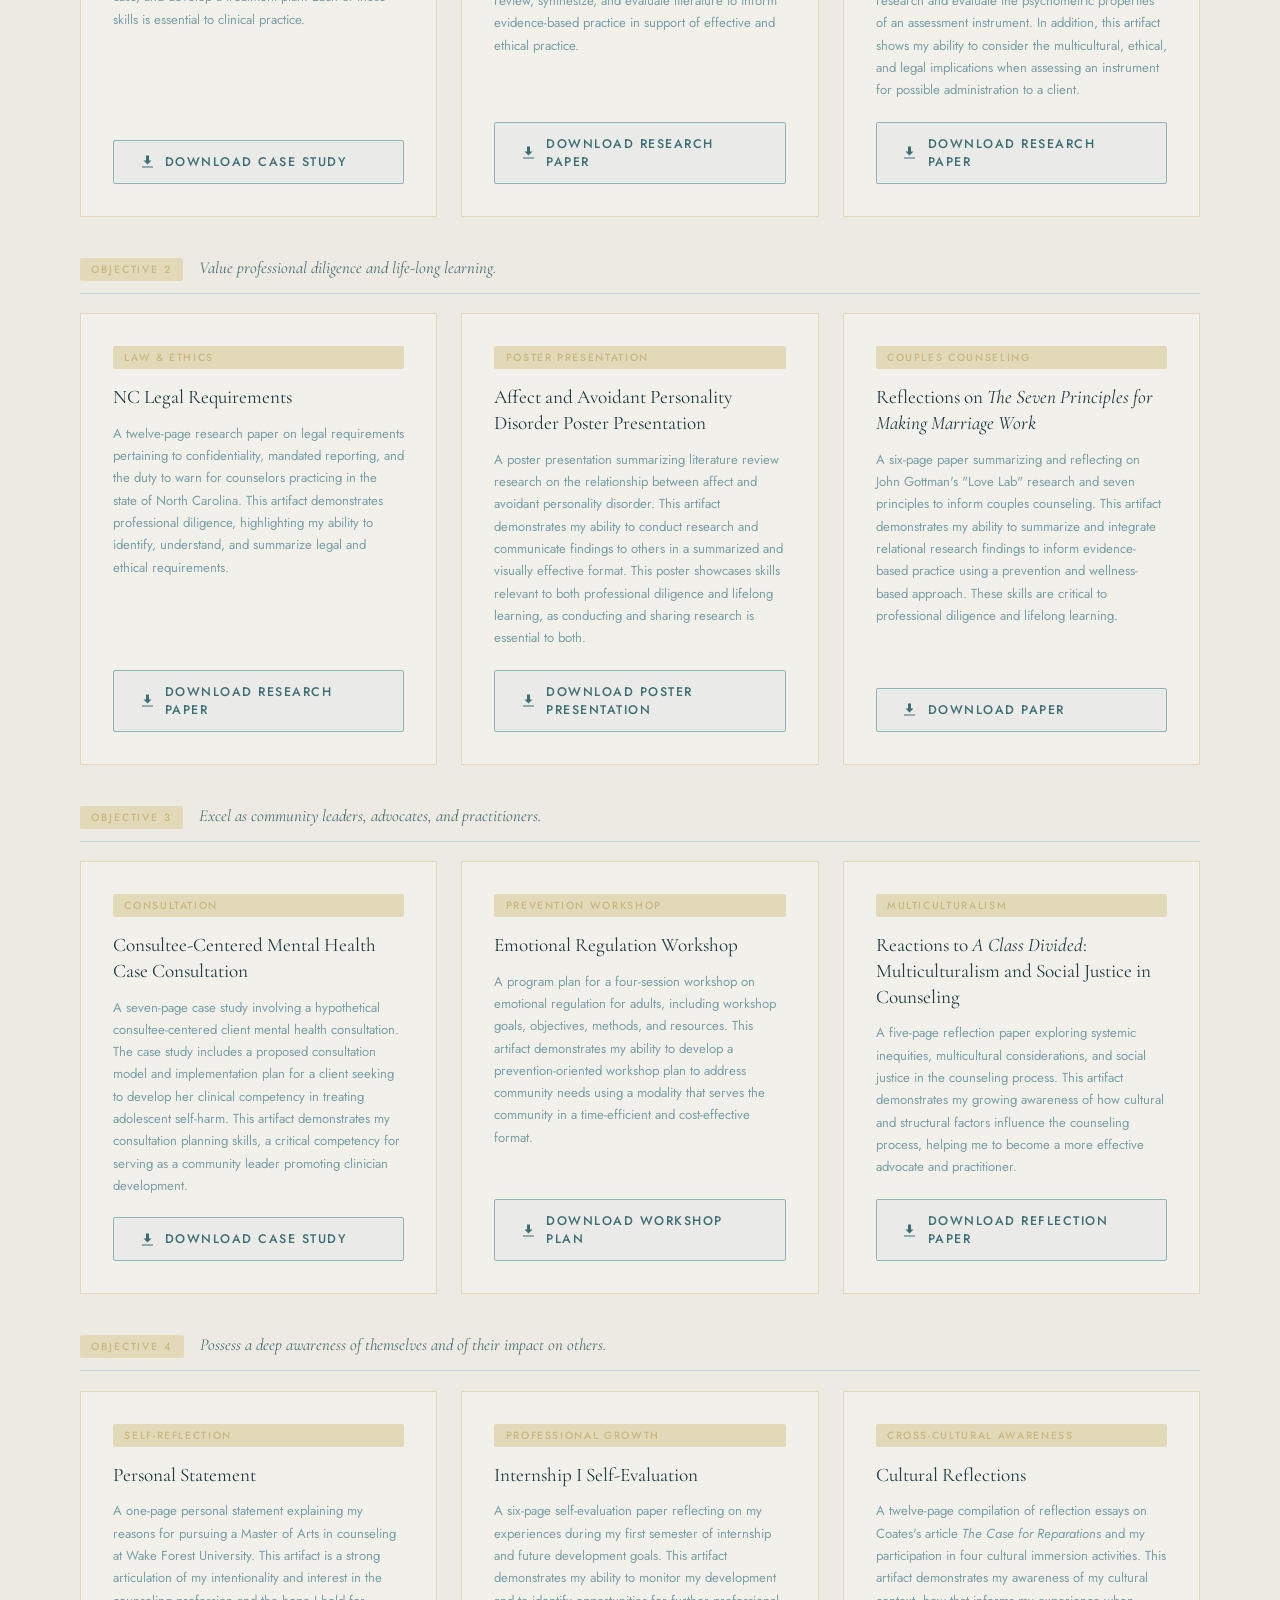
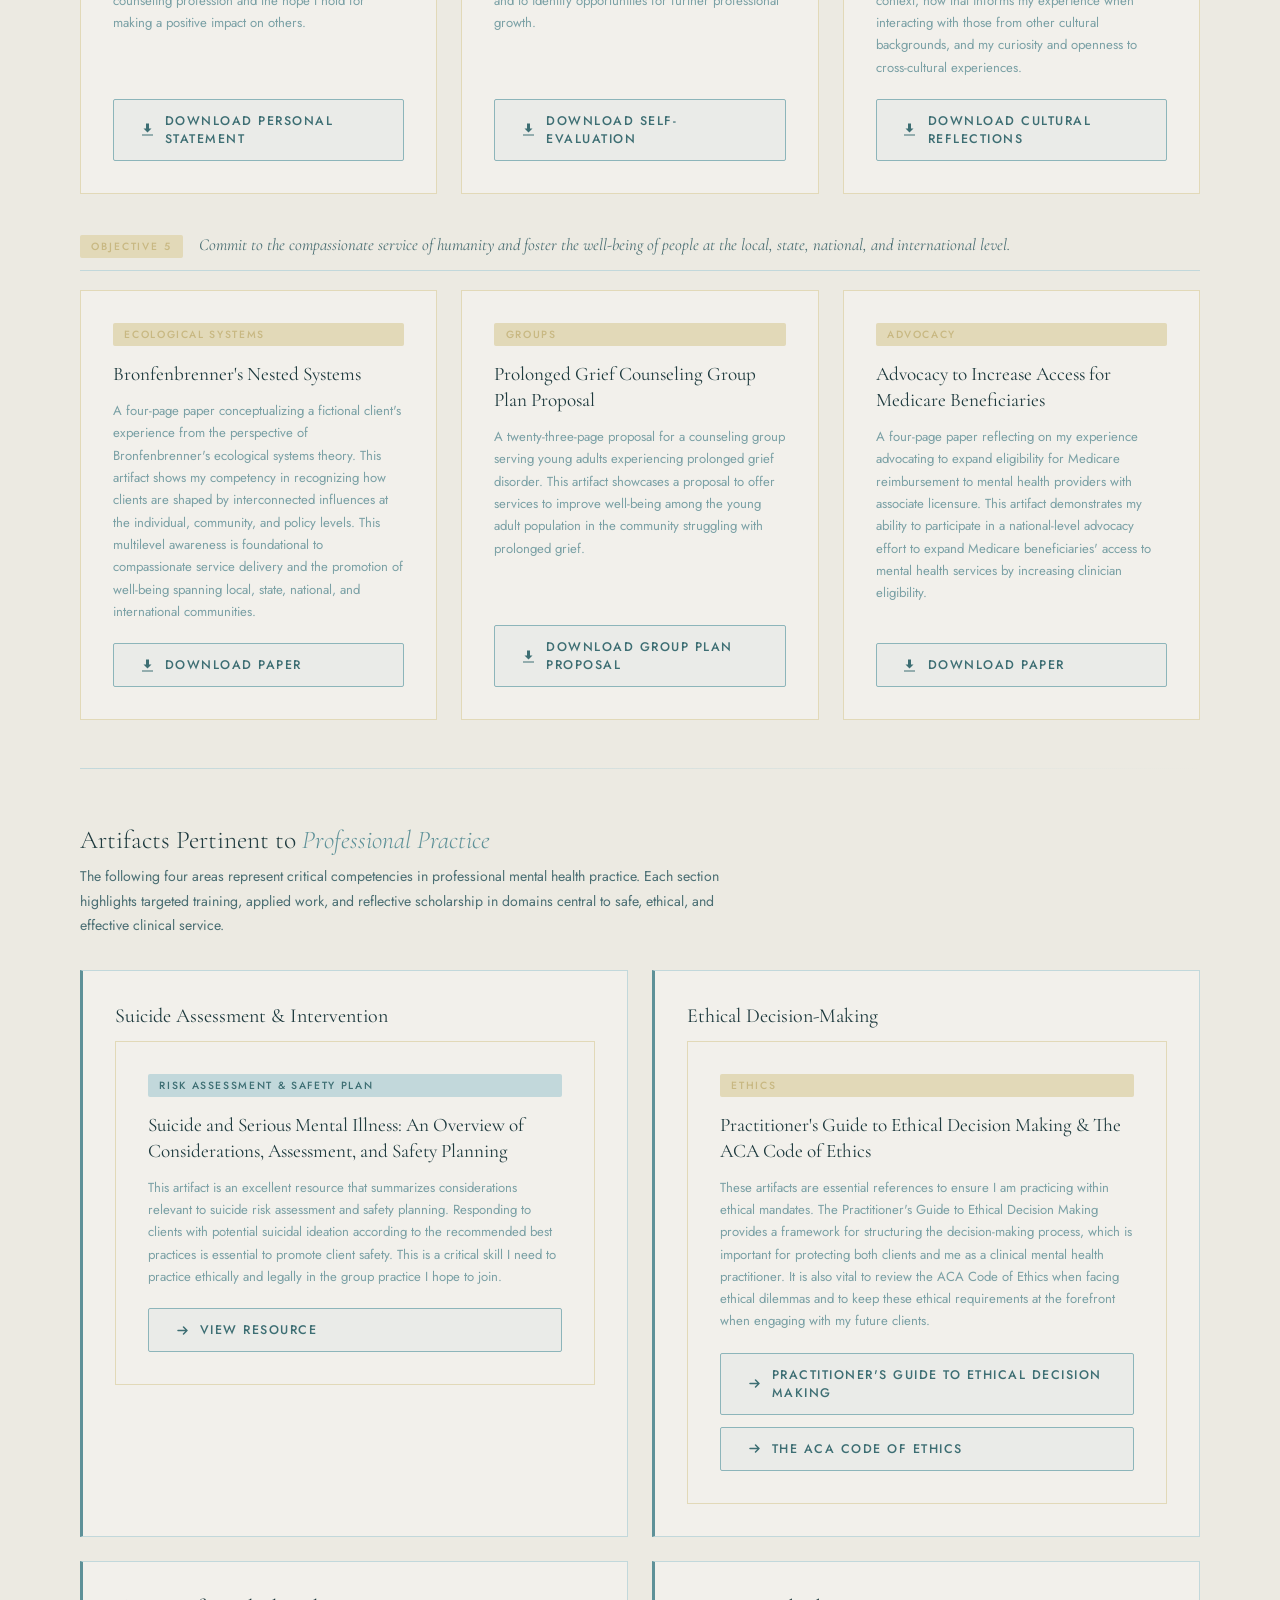
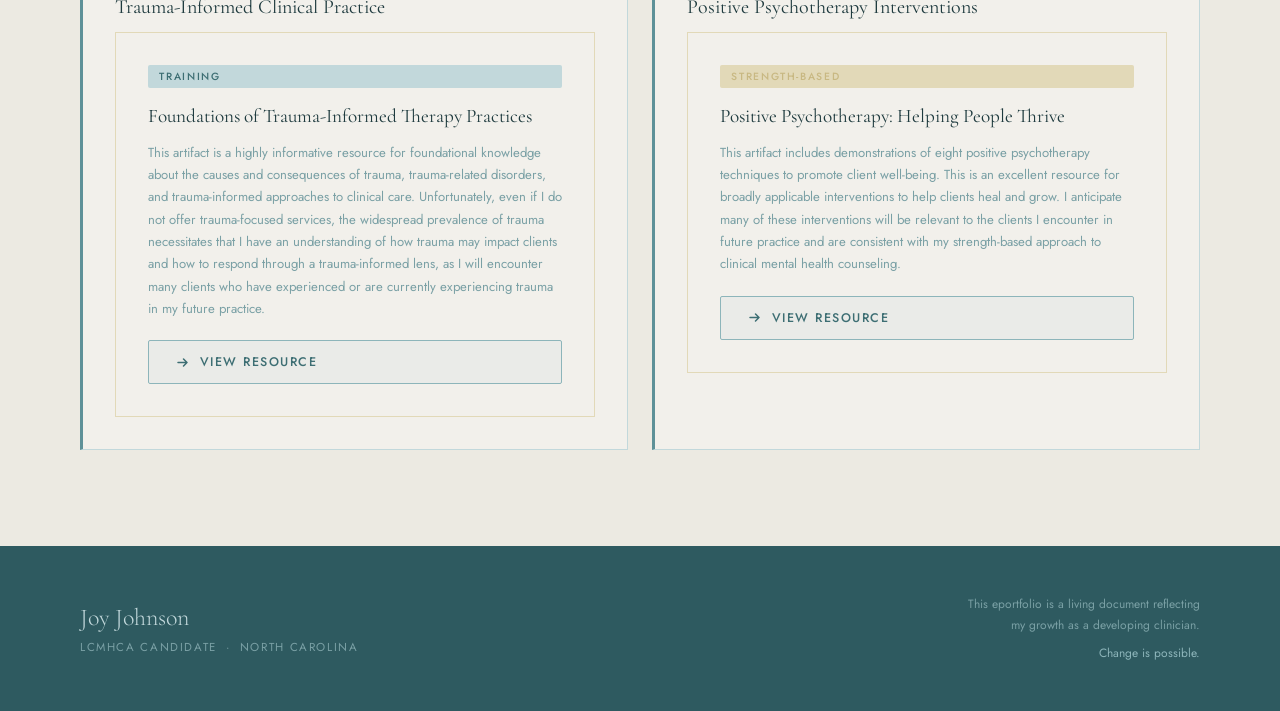
==== commit 51a0421a: "Add files via upload" ====
--- a/index.html
+++ b/index.html
@@ -53,6 +53,41 @@
     }
     .nav-links a:hover { color: var(--sage-dark); }
 
+    /* ── NAV DROPDOWN ── */
+    .nav-dropdown { position: relative; }
+    .nav-dropdown-menu {
+      display: none;
+      position: absolute; top: calc(100% + 0.75rem); right: 0;
+      background: rgba(253,251,248,0.97);
+      backdrop-filter: blur(12px);
+      border: 1px solid var(--sage-light);
+      border-radius: 2px;
+      list-style: none;
+      min-width: 230px;
+      box-shadow: 0 8px 24px rgba(0,0,0,0.08);
+      z-index: 200;
+      overflow: hidden;
+    }
+    .nav-dropdown:hover .nav-dropdown-menu { display: block; }
+    .nav-dropdown-menu li a {
+      display: block;
+      padding: 0.75rem 1.25rem;
+      font-size: 0.74rem; font-weight: 500; letter-spacing: 0.1em;
+      text-transform: uppercase; color: var(--text-mid);
+      text-decoration: none;
+      transition: background 0.18s, color 0.18s;
+      white-space: nowrap;
+      border-left: 2px solid transparent;
+    }
+    .nav-dropdown-menu li a:hover {
+      background: var(--cream);
+      color: var(--sage-dark);
+      border-left-color: var(--sage);
+    }
+    .nav-dropdown-menu li + li {
+      border-top: 1px solid var(--sage-light);
+    }
+
     /* ── HERO ── */
     #home {
       min-height: 100vh;
@@ -271,6 +306,26 @@
     .modality-tag:hover {
       background: var(--sage-light);
       color: var(--text-dark);
+    }
+
+    /* ── CONTACT ── */
+    .contact-items {
+      display: flex; flex-wrap: wrap; gap: 0.75rem; margin-top: 0.85rem;
+    }
+    .contact-item {
+      display: inline-flex; align-items: center; gap: 0.55rem;
+      font-size: 0.82rem; font-weight: 400; letter-spacing: 0.04em;
+      color: var(--dusk); text-decoration: none;
+      padding: 0.5rem 1rem;
+      border: 1px solid var(--sage);
+      border-radius: 2px;
+      background: rgba(141,181,186,0.08);
+      transition: background 0.2s, color 0.2s, border-color 0.2s;
+    }
+    .contact-item:hover {
+      background: var(--sage-light);
+      color: var(--text-dark);
+      border-color: var(--sage-dark);
     }
 
     /* ── GOALS ── */
@@ -548,7 +603,14 @@
       <li><a href="#home">Home</a></li>
       <li><a href="#about">About</a></li>
       <li><a href="#goals">Professional Development</a></li>
-      <li><a href="#artifacts">Portfolio</a></li>
+      <li><a href="#article">Influential Article</a></li>
+      <li class="nav-dropdown">
+        <a href="#artifacts">Portfolio</a>
+        <ul class="nav-dropdown-menu">
+          <li><a href="#artifacts-objective">Artifacts by Program Objective</a></li>
+          <li><a href="#artifacts-practice">Artifacts Pertinent to Professional Practice</a></li>
+        </ul>
+      </li>
     </ul>
   </nav>
 
@@ -590,7 +652,7 @@
     </div>
     <div>
       <p class="about-text">
-        I am a <strong>Licensed Clinical Mental Health Counselor Associate (LCMHCA) Candidate</strong> based in North Carolina, completing my graduate training with a focus on serving <strong>adolescents and adults across the lifespan</strong>. My clinical interests include anxiety and depression, chronic illness and aging, grief and loss, addiction, and relationship concerns.
+        I am a <strong>Licensed Clinical Mental Health Counselor Associate (LCMHCA) Candidate</strong> based in North Carolina, anticipating completion of my graduate training in August 2026. My clinical interests include serving clients across the lifespan from adolescence to adult experiencing anxiety and depression, chronic illness and aging, grief and loss, addiction, and relationship concerns.
       </p>
       <p class="about-text">
         At the heart of my approach is a deep and abiding belief that <strong>change is possible</strong> — regardless of where someone is starting from. I view therapy as a collaborative, empowering process in which clients are the experts on their own lives. My practice is grounded in <strong>person-centered and strength-based principles</strong>, honoring each client's inherent resilience, wisdom, and capacity for growth. My role is to walk alongside them, offering a space that is safe, nonjudgmental, and oriented toward healing.
@@ -628,42 +690,31 @@
           <p>Believing in the capacity for meaningful, lasting change at every stage of life.</p>
         </div>
       </div>
+      <div class="about-contact">
+        <p class="modalities-label" style="margin-top: 2rem;">Contact</p>
+        <div class="contact-items">
+          <a href="mailto:johnje23@wfu.edu" class="contact-item">
+            <svg width="15" height="15" viewBox="0 0 15 15" fill="none" xmlns="http://www.w3.org/2000/svg">
+              <path d="M1 3.5A1.5 1.5 0 012.5 2h10A1.5 1.5 0 0114 3.5v8a1.5 1.5 0 01-1.5 1.5h-10A1.5 1.5 0 011 11.5v-8zm1.5-.5a.5.5 0 00-.5.5v.37l5.5 3.96 5.5-3.96V3.5a.5.5 0 00-.5-.5h-10zm10.5 2.13l-4.74 3.41a.5.5 0 01-.52 0L2 5.13V11.5a.5.5 0 00.5.5h10a.5.5 0 00.5-.5V5.13z" fill="currentColor"/>
+            </svg>
+            johnje23@wfu.edu
+          </a>
+          <a href="tel:9807295429" class="contact-item">
+            <svg width="15" height="15" viewBox="0 0 15 15" fill="none" xmlns="http://www.w3.org/2000/svg">
+              <path d="M4.5 1A1.5 1.5 0 003 2.5v.055a3.5 3.5 0 00.04.528l.3 2.1a1.5 1.5 0 01-.387 1.27L1.72 7.686A11.527 11.527 0 006.314 12.28l1.233-1.233a1.5 1.5 0 011.27-.387l2.1.3a3.5 3.5 0 00.528.04H11.5A1.5 1.5 0 0013 9.5v-.078a2.5 2.5 0 00-.317-1.213L11.5 6.5a1 1 0 00-.866-.5H9.5a1 1 0 00-.707.293L8 7.086A8.53 8.53 0 016.914 6 8.53 8.53 0 015.914 4.5l.793-.793A1 1 0 007 2.914V1.866A1 1 0 006 .866 1.5 1.5 0 004.5 1z" fill="currentColor"/>
+            </svg>
+            980-729-5429
+          </a>
+        </div>
+      </div>
     </div>
   </section>
-
-  <!-- GOALS -->
   <section id="goals">
     <p class="section-label">Professional Development</p>
     <h2 class="section-title">A roadmap for <em>growth</em></h2>
-    <p class="goals-intro">
-      My professional goals reflect a commitment to intentional, values-driven development as I move from graduate training into clinical practice and toward independent licensure.
+    <p class="goals-intro" style="max-width: 860px;">
+      After graduation, I plan to practice clinically at an established group practice. To be eligible to do so, I will finalize my application for my associate licensure with the NC Board of Licensed Clinical Mental Health Counselors upon conferral of my degree. I will also seek employment opportunities that will allow me to work with diverse client populations and expose me to a network of experienced mental health clinicians from whom I can learn. My goal for my first year of practice is to increase my clinical competency by identifying and pursuing continuing education in focused areas of professional interest and by integrating feedback from my supervisor. Some potential areas for continuing education I am considering include motivational interviewing, EMDR, and dialectical behavior therapy. However, I want to learn from my first year of clinical practice to determine what skills would be most relevant to my work moving forward. By year three, my goal is to begin to solidify my professional identity as a fully licensed clinical mental health counselor. I envision myself as a generalist, treating clients across a broad range of presenting concerns. However, I would also like to cultivate specialized expertise in a few select areas, allowing me to practice with both depth and breadth. As of now, two populations of interest are older adults and those with disabilities. If this interest persists, I will pursue Medicare credentialing once I obtain my LCMHC license so that I can serve these populations. However, I want to learn more about myself and community needs during my first three years of general practice before honing in precisely on areas of specialization.
     </p>
-    <div class="goals-timeline">
-      <div class="goal-card">
-        <div class="goal-dot"></div>
-        <p class="goal-period">At Graduation</p>
-        <h3 class="goal-title">Obtain Associate Licensure & Enter Group Practice</h3>
-        <p class="goal-desc">
-          After receiving my degree, my goal is to practice clinically at an established group practice. To do so, I will finalize my application for associate licensure with the NC Board of Licensed Clinical Mental Health Counselors and seek employment opportunities that allow me to work with diverse client populations and connect me with a network of experienced mental health clinicians from whom I can learn.
-        </p>
-      </div>
-      <div class="goal-card">
-        <div class="goal-dot"></div>
-        <p class="goal-period">After One Year</p>
-        <h3 class="goal-title">Build Clinical Competency Through Focused Growth</h3>
-        <p class="goal-desc">
-          My goal for my first year of practice is to increase my clinical competency by identifying and pursuing continuing education in focused areas of professional interest. Potential areas I am considering include Motivational Interviewing, EMDR, and Dialectical Behavior Therapy — though I want to learn from my first year of clinical practice to determine what skills would be most relevant to my work moving forward.
-        </p>
-      </div>
-      <div class="goal-card">
-        <div class="goal-dot"></div>
-        <p class="goal-period">After Three Years</p>
-        <h3 class="goal-title">Solidify Professional Identity as a Licensed Clinician</h3>
-        <p class="goal-desc">
-          By year three, my goal is to begin solidifying my professional identity as a fully licensed clinical mental health counselor. Although I see my future self as a generalist, I would like to develop expertise in a few specialized areas — including older adults and those with disabilities. If this interest persists, I will pursue Medicare credentialing upon obtaining my LCMHC to serve these populations. My first three years of general practice will guide where I ultimately choose to focus.
-        </p>
-      </div>
-    </div>
     <div class="resume-link-wrap">
       <a class="resume-link" href="Joy_Johnson_resume.docx" download>
         <svg width="15" height="15" viewBox="0 0 15 15" fill="none" xmlns="http://www.w3.org/2000/svg">
@@ -685,13 +736,51 @@
     </div>
   </section>
 
+  <!-- INFLUENTIAL ARTICLE -->
+  <section id="article" style="background: var(--warm-white);">
+    <p class="section-label">Reading &amp; Reflection</p>
+    <h2 class="section-title">Influential <em>Article</em></h2>
+    <div class="artifact-card" style="max-width: 780px; border-color: var(--sage-light);">
+      <span class="artifact-tag sage">Article</span>
+      <h3 class="artifact-title">The Dimensions of Common Factors in Counseling</h3>
+      <p class="artifact-desc" style="margin-bottom: 1.25rem;">
+        This article, exploring how the common factors model explains counseling's effectiveness, offered guidance and comfort to me when starting clinical practice. My supervisor referred me to the common factors research during practicum and encouraged me to focus on the therapeutic relationship as the most significant aspect of the counseling process that I could influence. The emphasis on the therapeutic alliance is personally grounding and seems attainable even as a novice clinical mental health counselor. In addition to providing focus, the article also informed my conceptualization of my role as a counselor. Leibert's viewpoint that the client is the agent of change and that the counselor's role is to facilitate the client's self-healing and personal growth process resonates strongly with my own person-centered beliefs. Finally, I appreciate the article's plethora of practical and evidence-based recommendations. I was particularly struck by the following insights and conclusions from the article:
+      </p>
+      <ul style="list-style: none; padding: 0; margin: 0 0 1.25rem 0; display: flex; flex-direction: column; gap: 0.85rem;">
+        <li style="display: flex; gap: 0.75rem; font-size: 0.82rem; line-height: 1.7; color: var(--text-light);">
+          <span style="color: var(--sage-dark); flex-shrink: 0; margin-top: 0.15rem;">&#9670;</span>
+          <span>Structured self-expressive activities facilitate healing.</span>
+        </li>
+        <li style="display: flex; gap: 0.75rem; font-size: 0.82rem; line-height: 1.7; color: var(--text-light);">
+          <span style="color: var(--sage-dark); flex-shrink: 0; margin-top: 0.15rem;">&#9670;</span>
+          <span>Hope can be conceptualized as a combination of pathways thinking (understanding the method to reach a goal) and agency thinking (belief in one's self-efficacy in creating personal change).</span>
+        </li>
+        <li style="display: flex; gap: 0.75rem; font-size: 0.82rem; line-height: 1.7; color: var(--text-light);">
+          <span style="color: var(--sage-dark); flex-shrink: 0; margin-top: 0.15rem;">&#9670;</span>
+          <span>While the client-counselor alliance is idiosyncratic, there are some universal attributes that contribute to the bond, including active listening, empathy, respect for the client and their perception of problem severity, and non-judgment. On the other hand, clients respond with variable degrees of preference to advice, directiveness, open-ended questions, interpretations, and self-disclosure.</span>
+        </li>
+        <li style="display: flex; gap: 0.75rem; font-size: 0.82rem; line-height: 1.7; color: var(--text-light);">
+          <span style="color: var(--sage-dark); flex-shrink: 0; margin-top: 0.15rem;">&#9670;</span>
+          <span>Providing clients with a credible structure to address their problems may function therapeutically by instilling hope and strengthening the therapeutic alliance more so than the particular intervention itself. Specific schools of counseling and techniques are generally equivalent in terms of effectiveness except for some highly specific presenting concerns.</span>
+        </li>
+      </ul>
+      <a class="resume-link" href="Common_Factors.pdf" download style="margin-top: 0.25rem; display: inline-flex;">
+        <svg width="15" height="15" viewBox="0 0 15 15" fill="none" xmlns="http://www.w3.org/2000/svg">
+          <path d="M7.5 10.5L3.5 6.5H6V1.5H9V6.5H11.5L7.5 10.5Z" fill="currentColor"/>
+          <path d="M2 12.5H13V13.5H2V12.5Z" fill="currentColor"/>
+        </svg>
+        Download Article
+      </a>
+    </div>
+  </section>
+
   <!-- ARTIFACTS -->
   <section id="artifacts">
     <p class="section-label">Portfolio</p>
     <h2 class="section-title">Portfolio <em>Artifacts</em></h2>
 
     <!-- SUBSECTION 1: Portfolio Artifacts by Program Objective -->
-    <div class="artifacts-subsection">
+    <div class="artifacts-subsection" id="artifacts-objective">
       <h3 class="subsection-title">Portfolio Artifacts by <em>Program Objective</em></h3>
       <p class="subsection-desc">
         The following artifacts are organized by the five core program objectives of my graduate training. Each objective is represented by three artifacts that demonstrate competency, growth, and professional development across the domains of ethical practice, lifelong learning, community leadership, self-awareness, and compassionate service.
@@ -931,7 +1020,7 @@
     <div class="section-divider"></div>
 
     <!-- SUBSECTION 2: Artifacts Pertinent to Professional Practice -->
-    <div class="artifacts-subsection">
+    <div class="artifacts-subsection" id="artifacts-practice">
       <h3 class="subsection-title">Artifacts Pertinent to <em>Professional Practice</em></h3>
       <p class="subsection-desc">
         The following four areas represent critical competencies in professional mental health practice. Each section highlights targeted training, applied work, and reflective scholarship in domains central to safe, ethical, and effective clinical service.
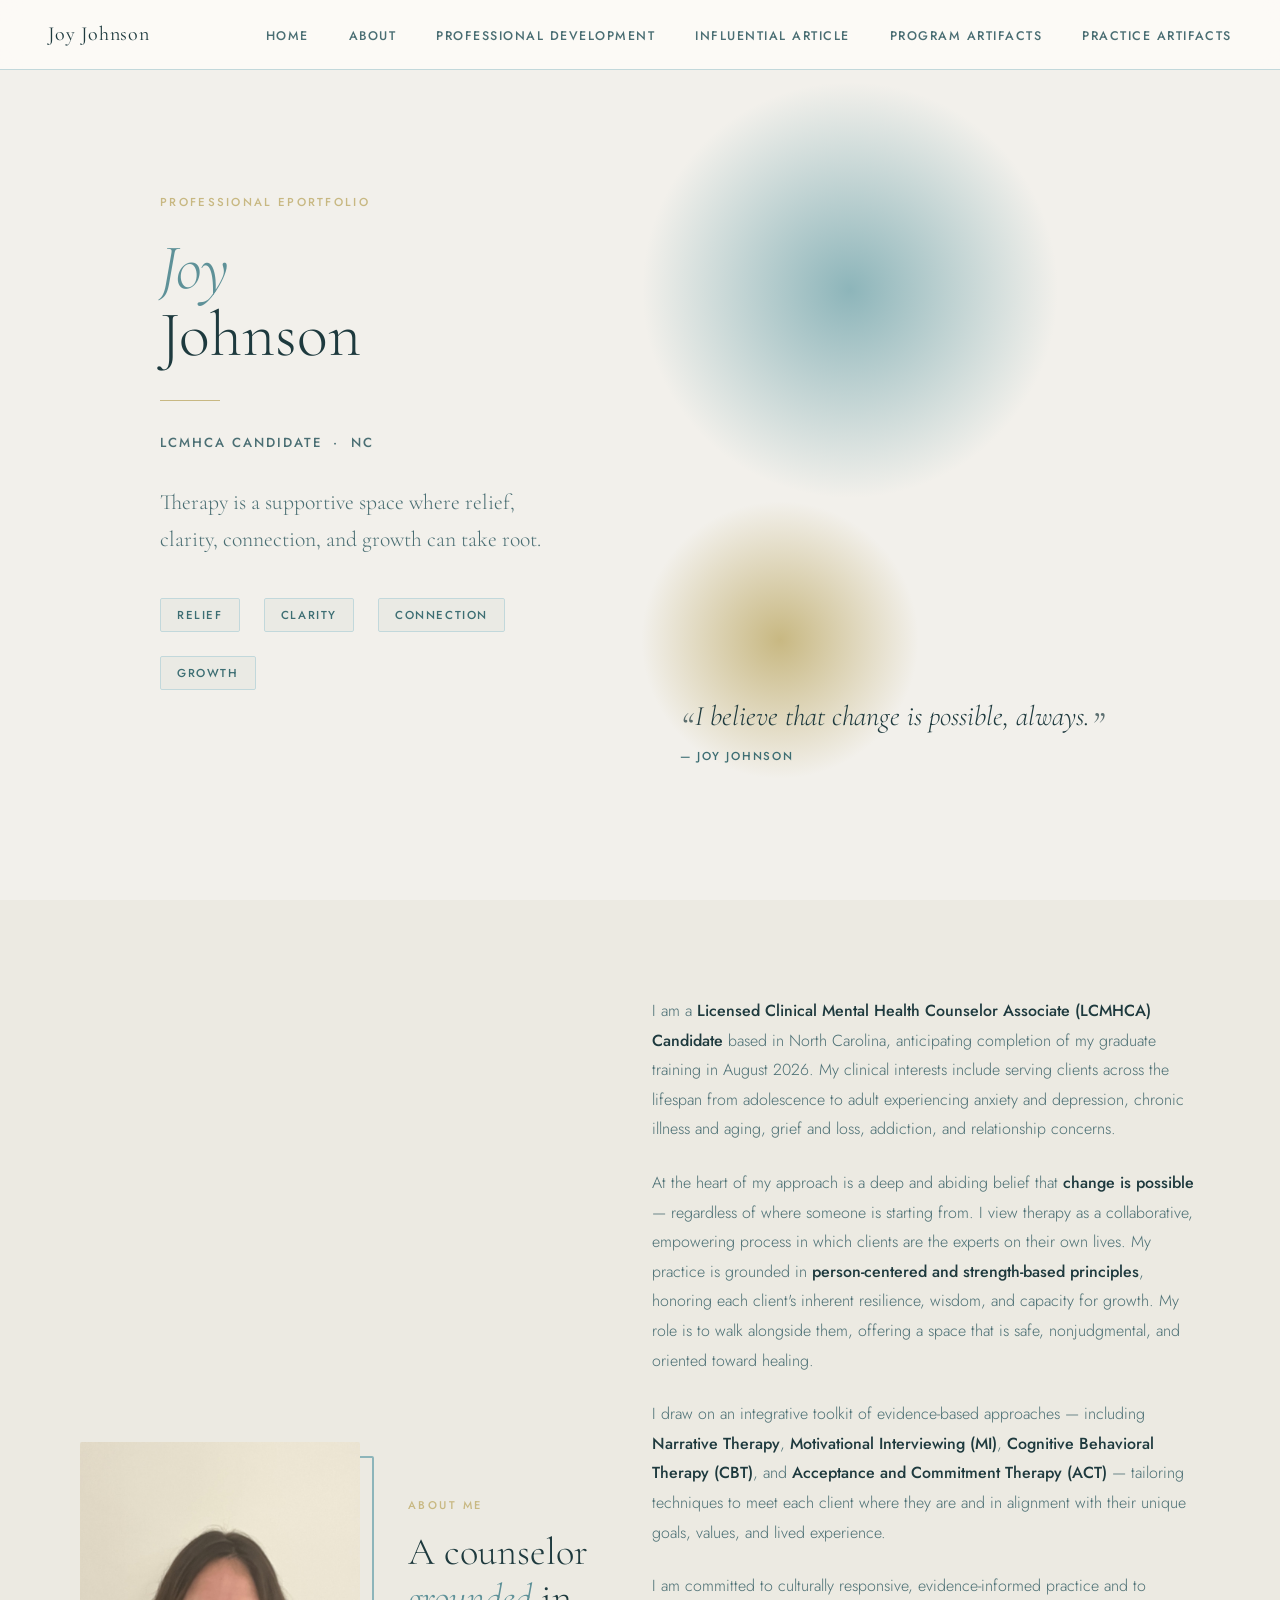
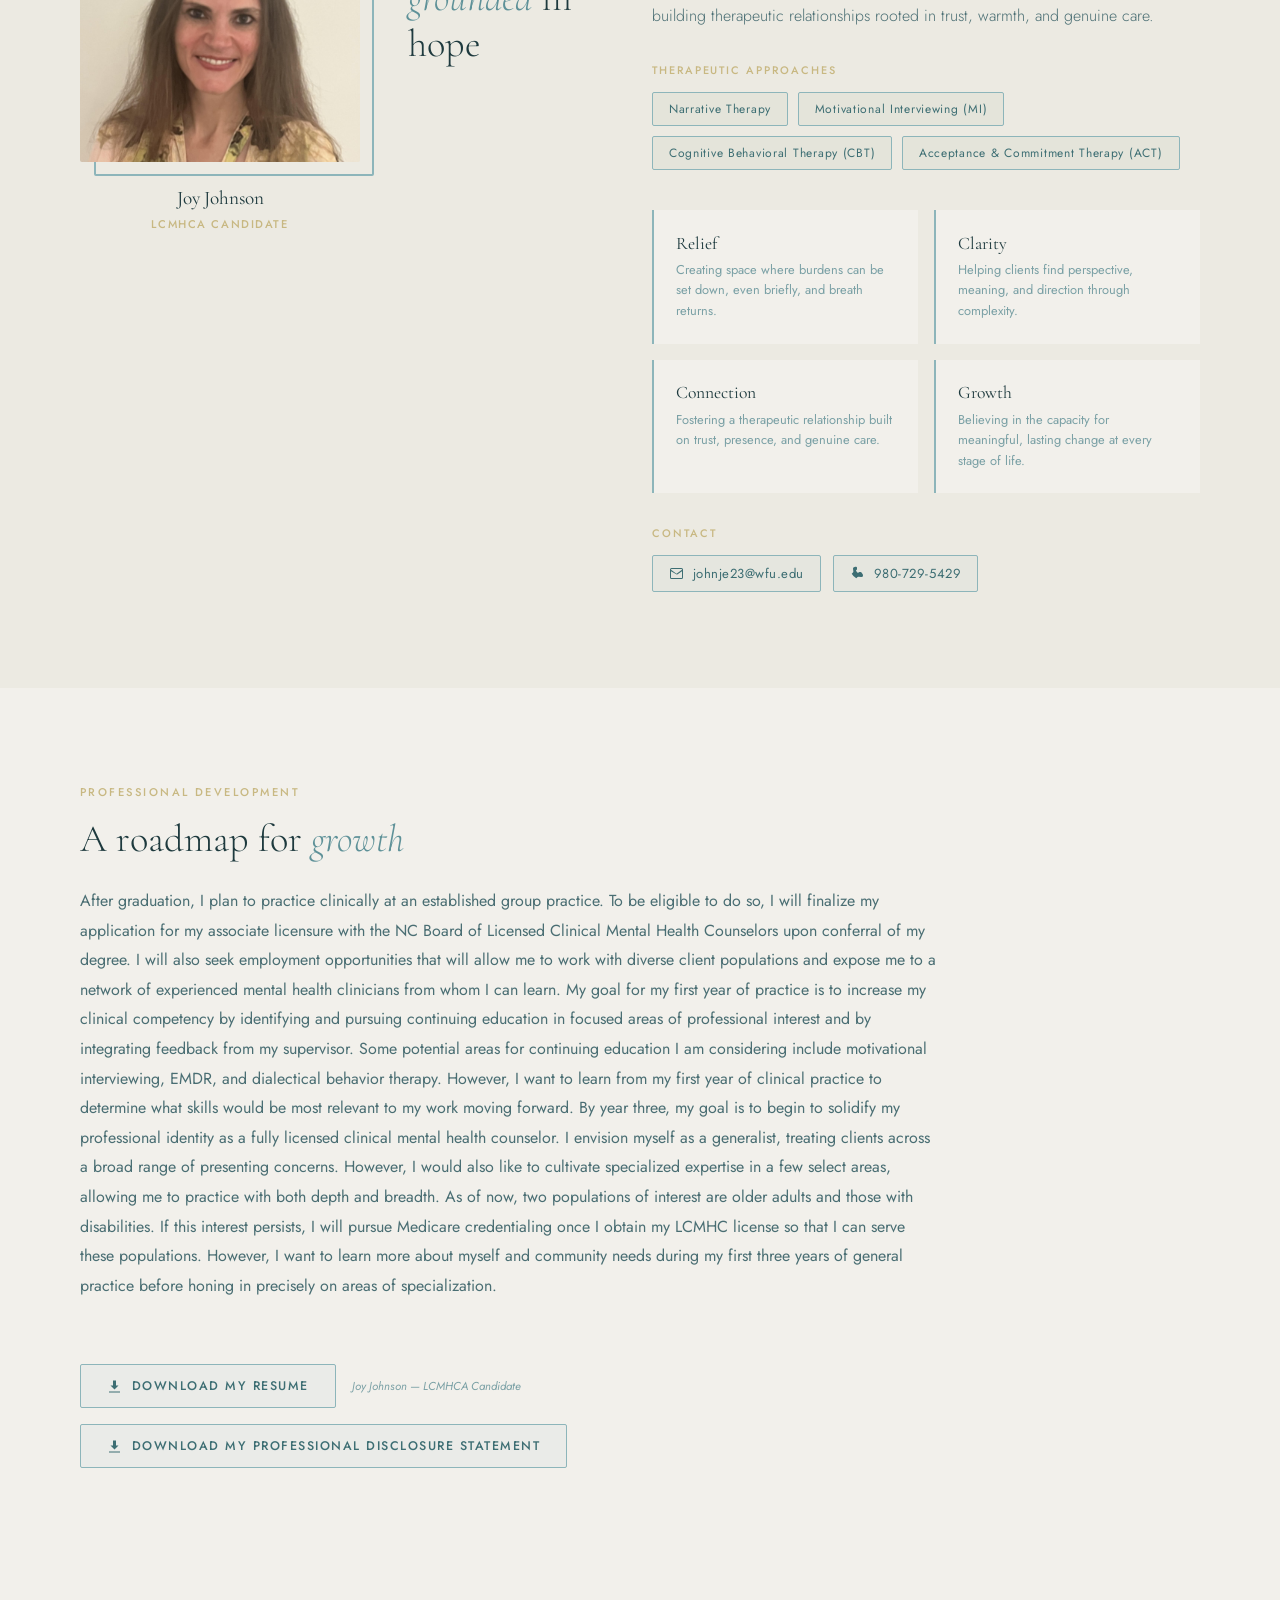
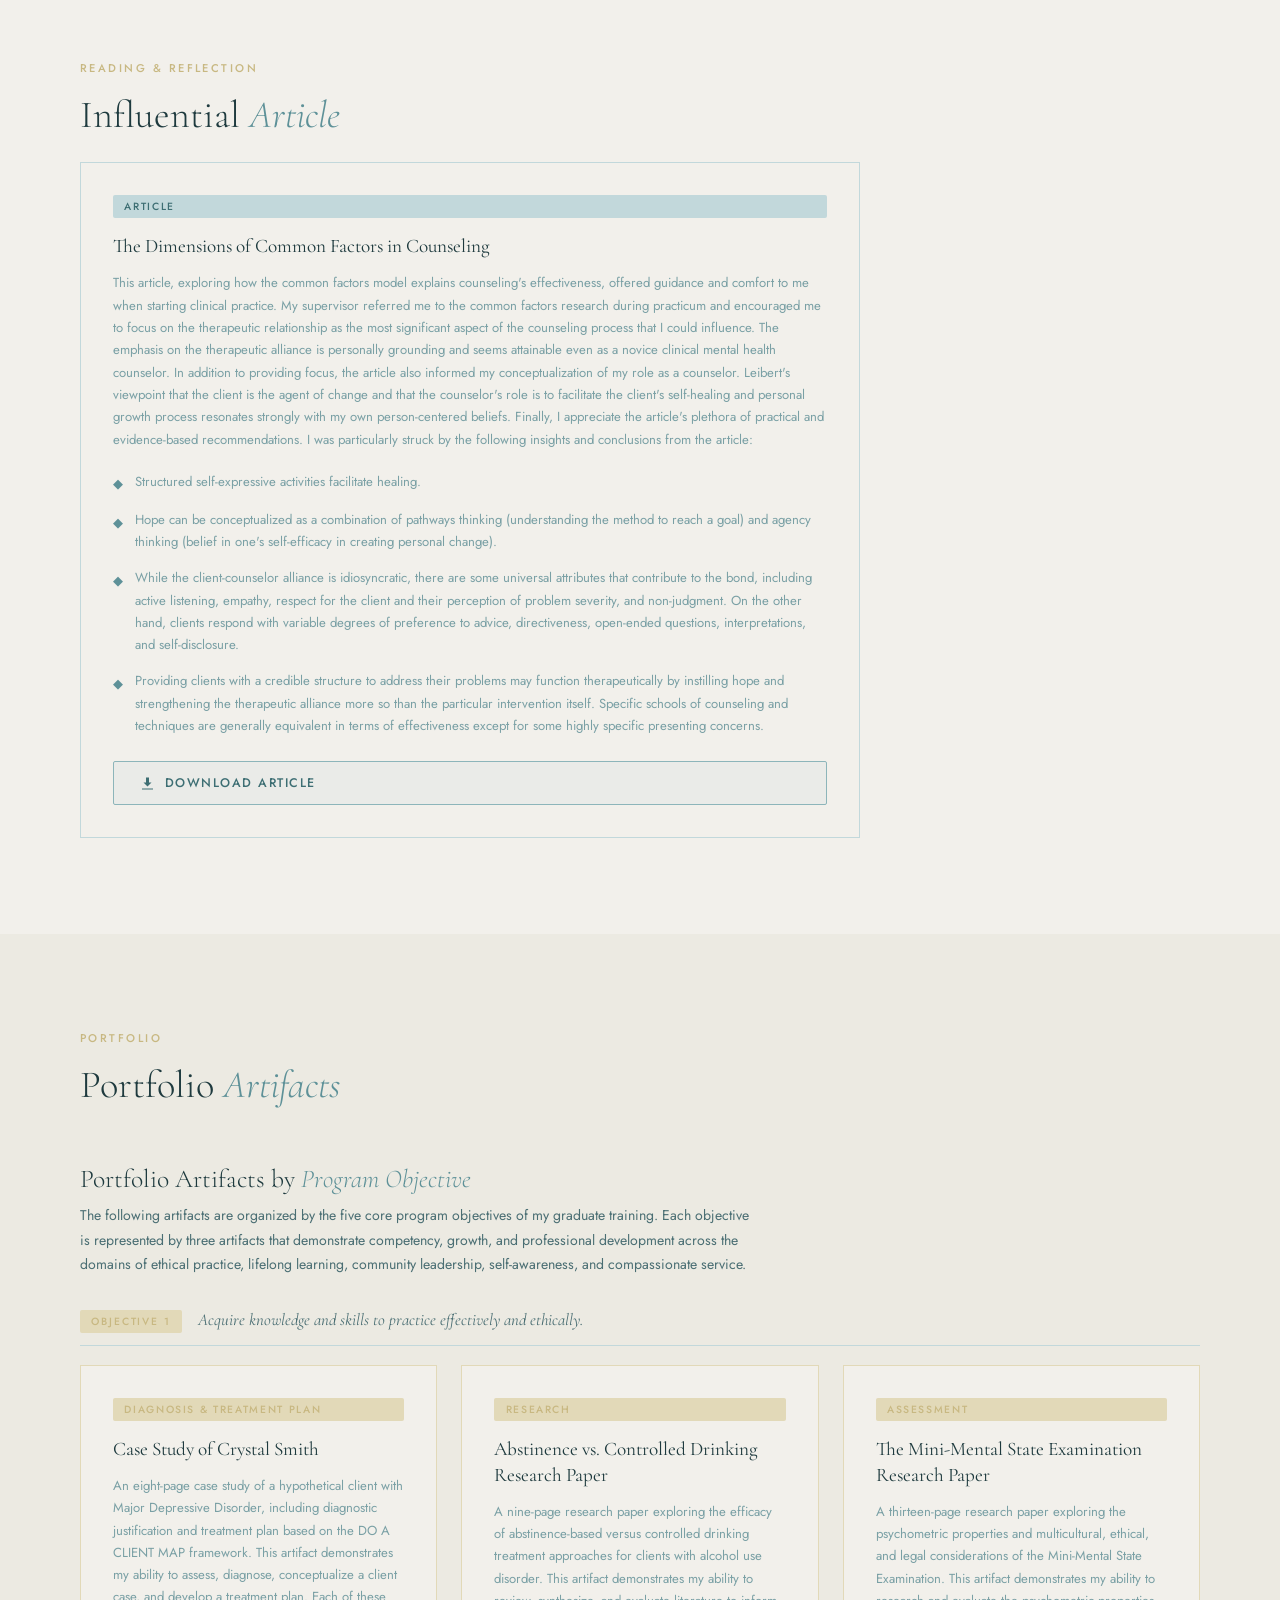
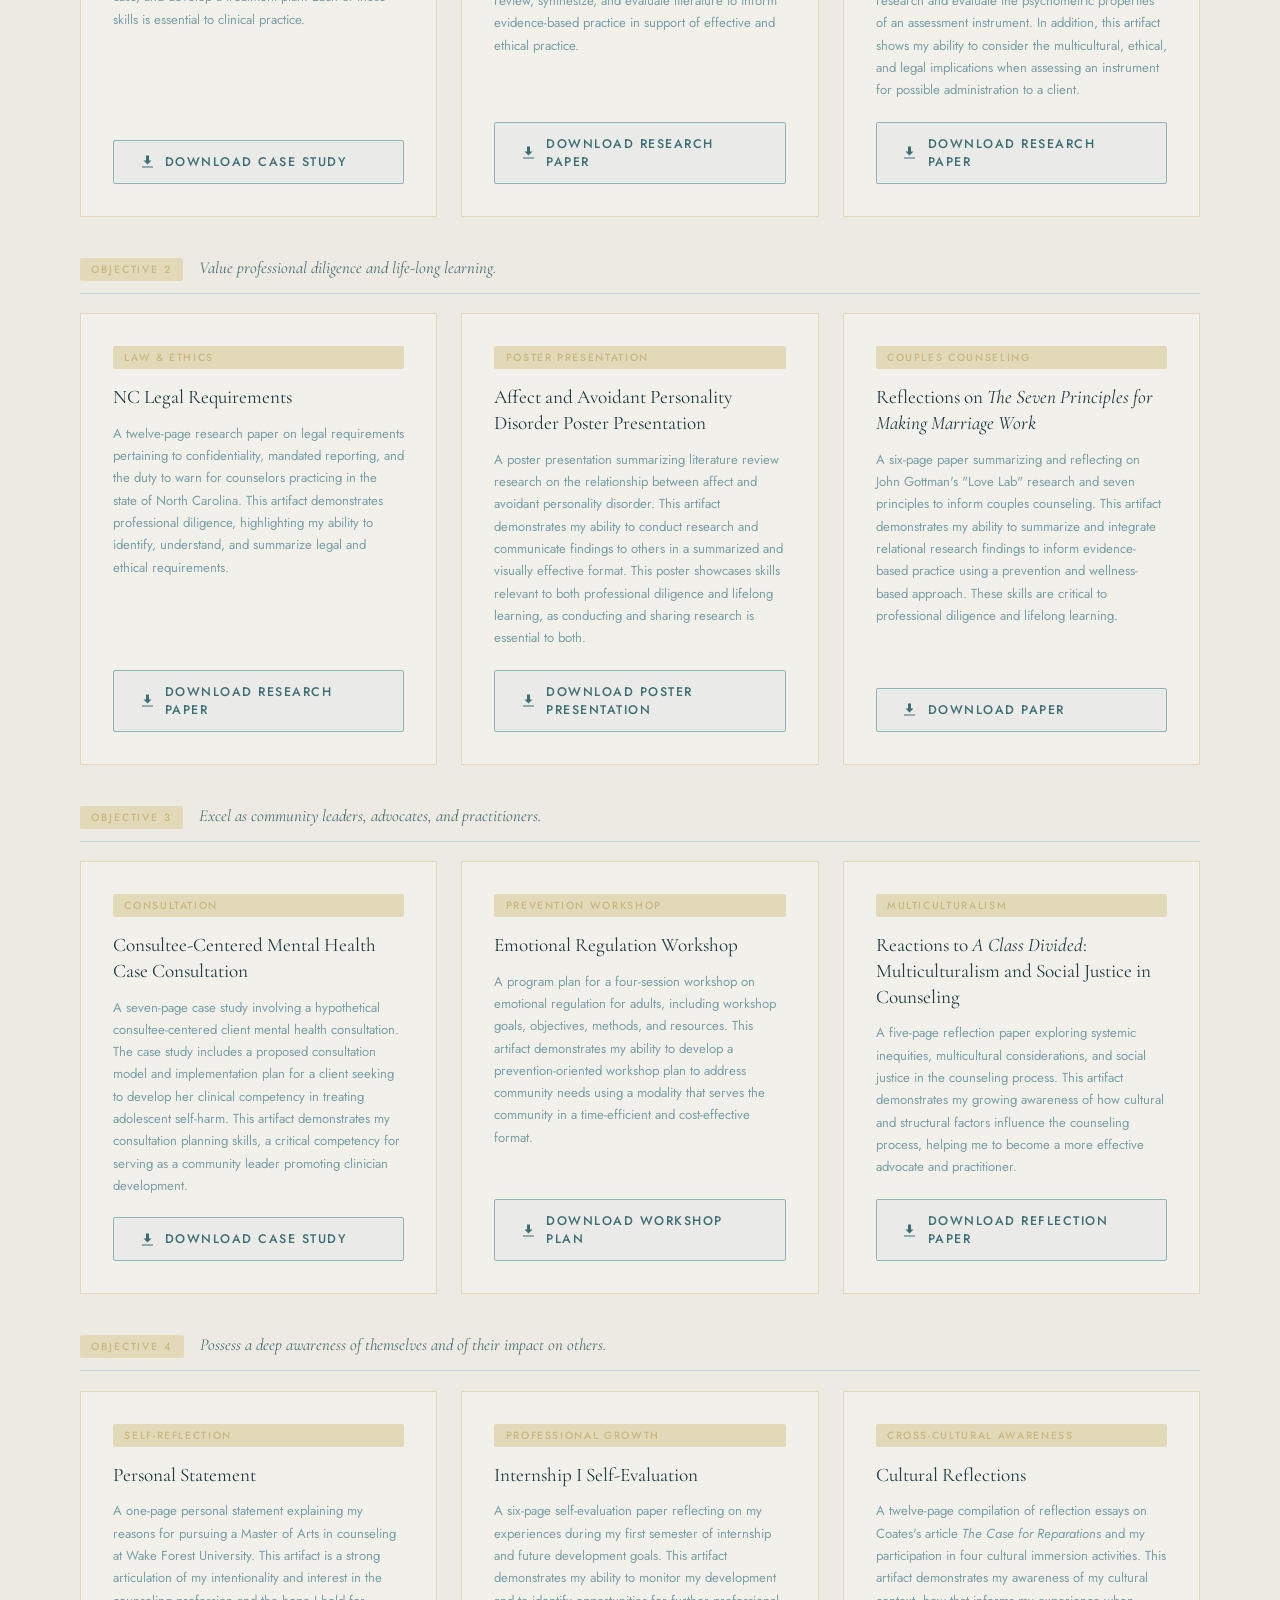
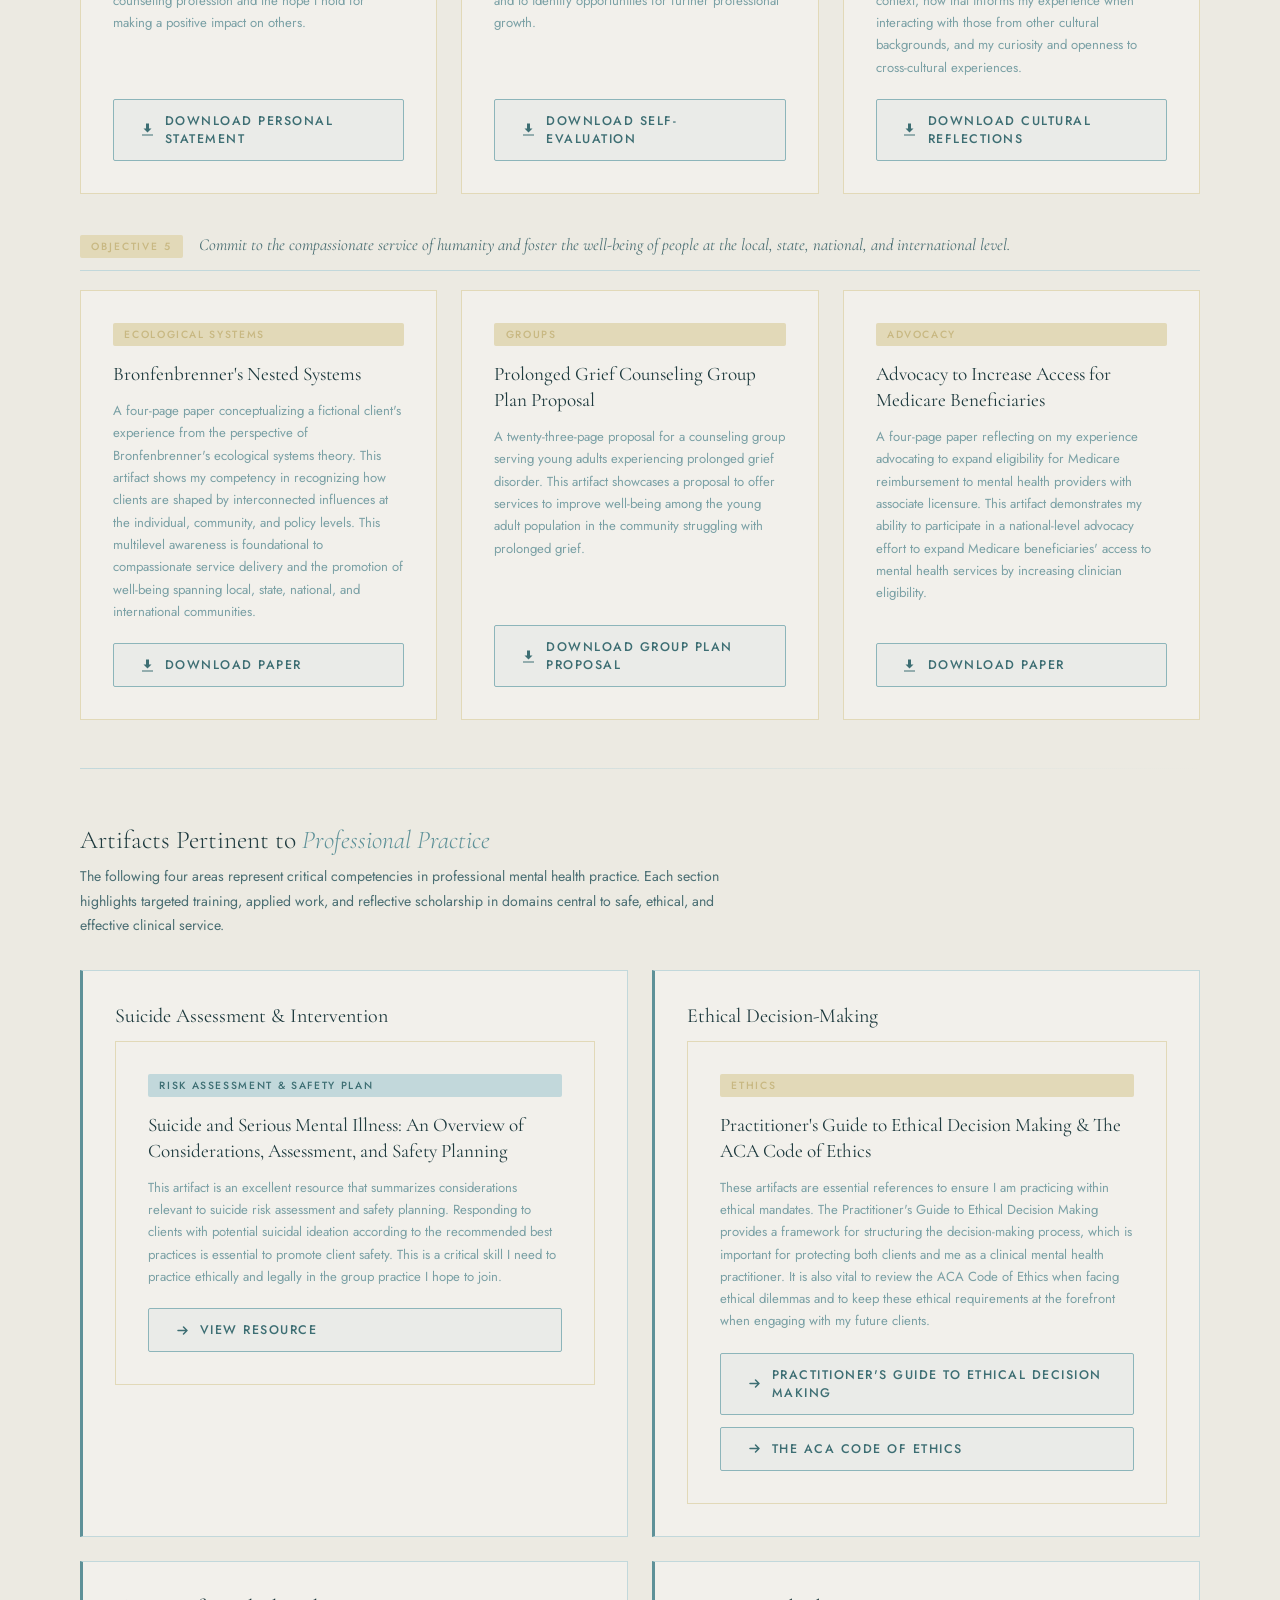
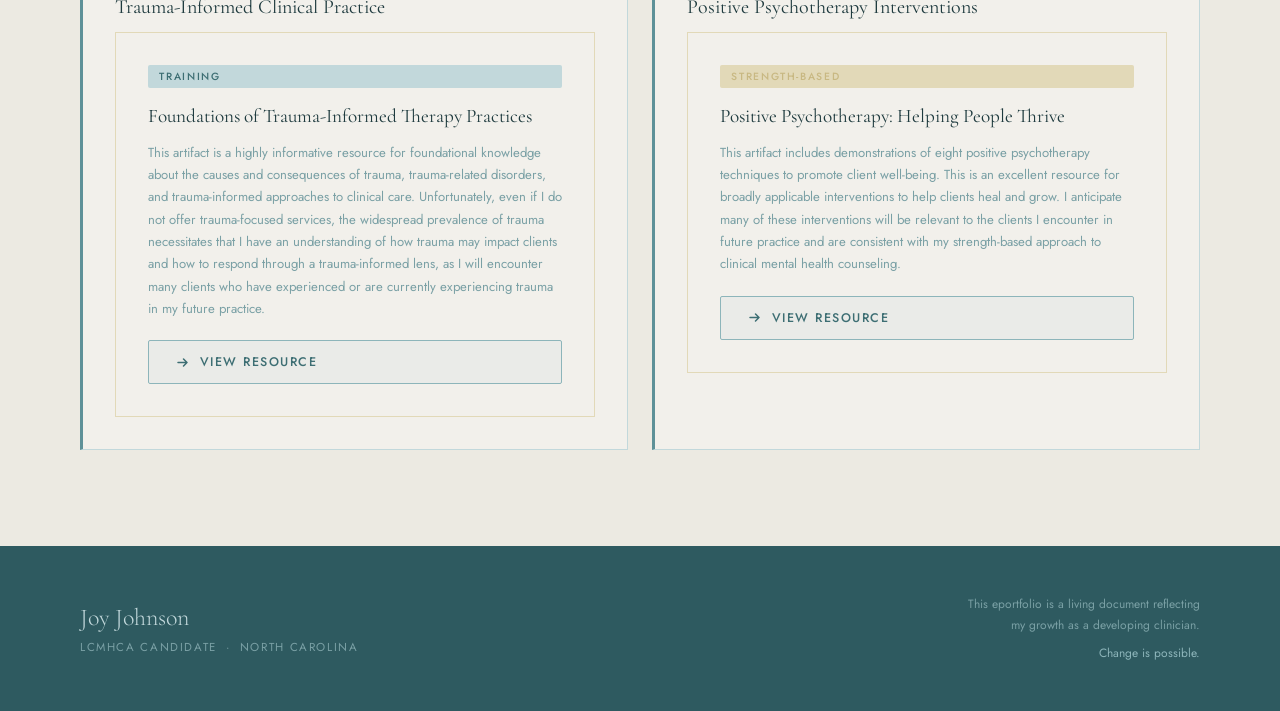
==== commit c3caf9ed: "Add files via upload" ====
--- a/index.html
+++ b/index.html
@@ -605,12 +605,16 @@
       <li><a href="#goals">Professional Development</a></li>
       <li><a href="#article">Influential Article</a></li>
       <li class="nav-dropdown">
-        <a href="#artifacts">Portfolio</a>
+        <a href="#artifacts-objective">Program Artifacts</a>
         <ul class="nav-dropdown-menu">
-          <li><a href="#artifacts-objective">Artifacts by Program Objective</a></li>
-          <li><a href="#artifacts-practice">Artifacts Pertinent to Professional Practice</a></li>
+          <li><a href="#objective-1">Objective 1 — Practice Effectively &amp; Ethically</a></li>
+          <li><a href="#objective-2">Objective 2 — Professional Diligence &amp; Lifelong Learning</a></li>
+          <li><a href="#objective-3">Objective 3 — Community Leaders &amp; Advocates</a></li>
+          <li><a href="#objective-4">Objective 4 — Self-Awareness &amp; Impact</a></li>
+          <li><a href="#objective-5">Objective 5 — Compassionate Service</a></li>
         </ul>
       </li>
+      <li><a href="#artifacts-practice">Practice Artifacts</a></li>
     </ul>
   </nav>
 
@@ -787,7 +791,7 @@
       </p>
 
       <!-- Objective 1 -->
-      <div class="objective-group">
+      <div class="objective-group" id="objective-1">
         <div class="objective-header">
           <span class="objective-number">Objective 1</span>
           <span class="objective-title">Acquire knowledge and skills to practice effectively and ethically.</span>
@@ -833,7 +837,7 @@
       </div>
 
       <!-- Objective 2 -->
-      <div class="objective-group">
+      <div class="objective-group" id="objective-2">
         <div class="objective-header">
           <span class="objective-number">Objective 2</span>
           <span class="objective-title">Value professional diligence and life-long learning.</span>
@@ -879,7 +883,7 @@
       </div>
 
       <!-- Objective 3 -->
-      <div class="objective-group">
+      <div class="objective-group" id="objective-3">
         <div class="objective-header">
           <span class="objective-number">Objective 3</span>
           <span class="objective-title">Excel as community leaders, advocates, and practitioners.</span>
@@ -925,7 +929,7 @@
       </div>
 
       <!-- Objective 4 -->
-      <div class="objective-group">
+      <div class="objective-group" id="objective-4">
         <div class="objective-header">
           <span class="objective-number">Objective 4</span>
           <span class="objective-title">Possess a deep awareness of themselves and of their impact on others.</span>
@@ -971,7 +975,7 @@
       </div>
 
       <!-- Objective 5 -->
-      <div class="objective-group">
+      <div class="objective-group" id="objective-5">
         <div class="objective-header">
           <span class="objective-number">Objective 5</span>
           <span class="objective-title">Commit to the compassionate service of humanity and foster the well-being of people at the local, state, national, and international level.</span>
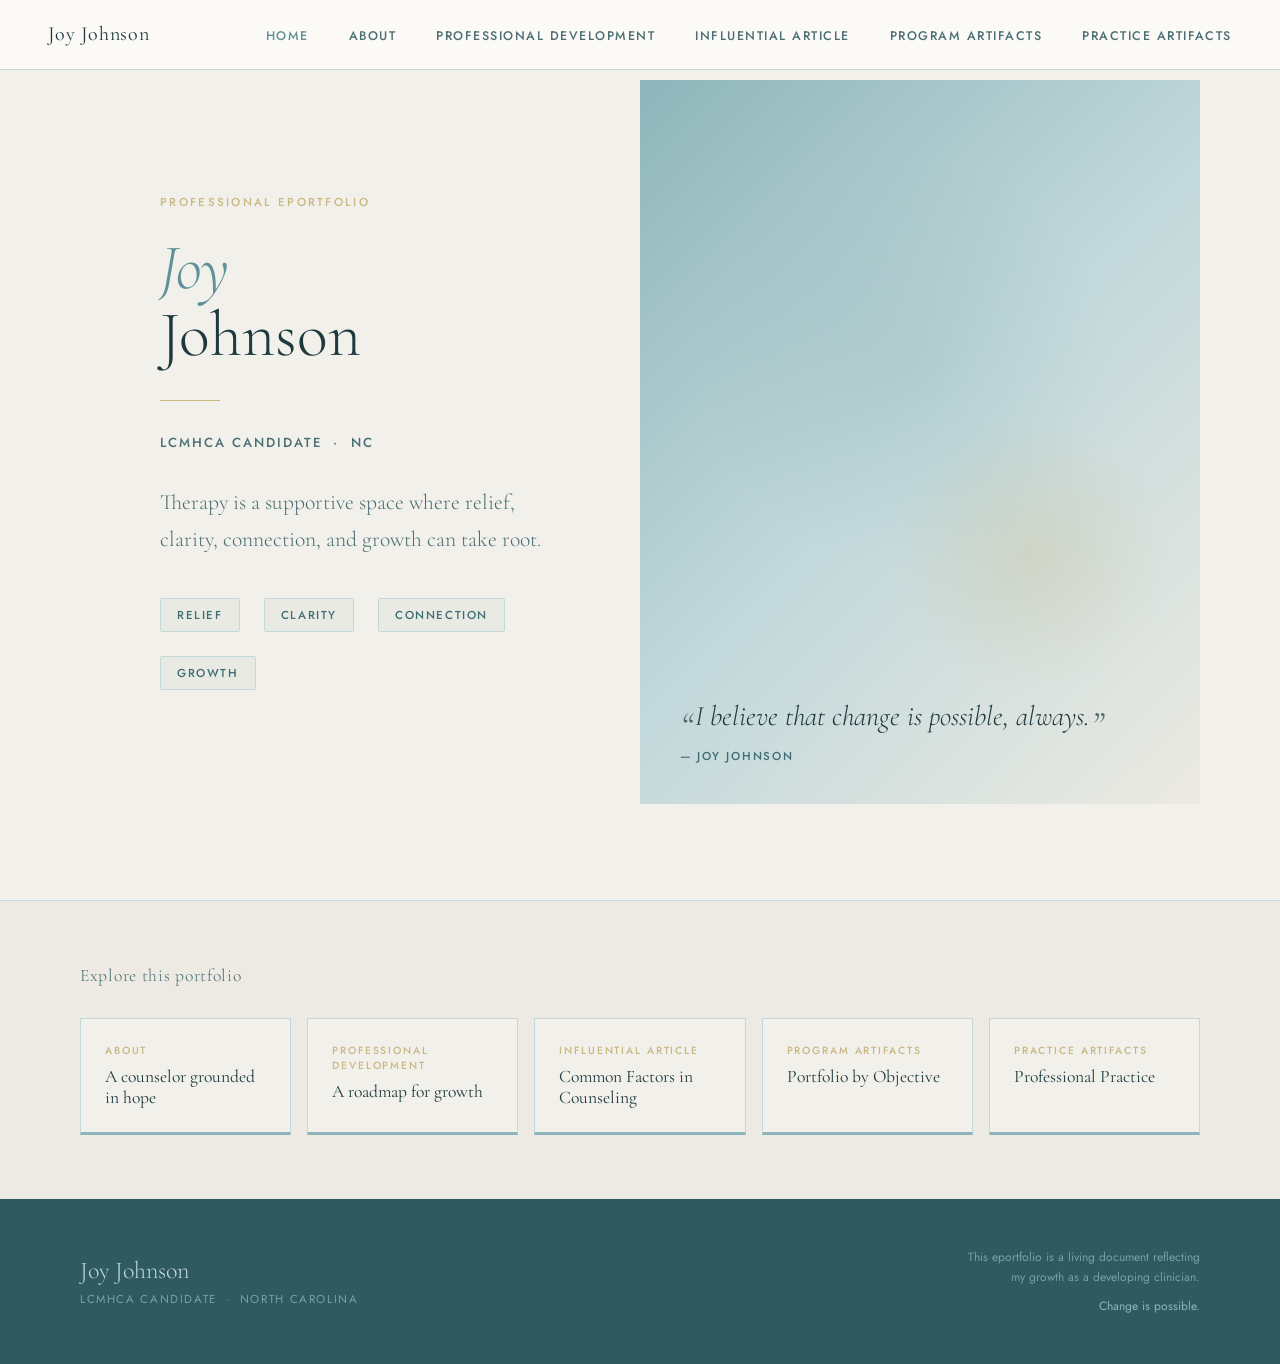
==== commit 72c30bc1: "Add files via upload" ====
--- a/index.html
+++ b/index.html
@@ -5,90 +5,8 @@
   <meta name="viewport" content="width=device-width, initial-scale=1.0"/>
   <title>Joy Johnson | LCMHCA Candidate</title>
   <link href="https://fonts.googleapis.com/css2?family=Cormorant+Garamond:ital,wght@0,300;0,400;0,500;1,300;1,400&family=Jost:wght@300;400;500&display=swap" rel="stylesheet"/>
+  <link rel="stylesheet" href="styles.css"/>
   <style>
-    *, *::before, *::after { box-sizing: border-box; margin: 0; padding: 0; }
-
-    :root {
-      --sage:        #8db5ba;
-      --sage-light:  #c2d8db;
-      --sage-dark:   #5e9198;
-      --cream:       #eceae2;
-      --warm-white:  #f2f0eb;
-      --clay:        #c8b882;
-      --clay-light:  #e2d9b8;
-      --dusk:        #3d6e73;
-      --text-dark:   #1e3a3e;
-      --text-mid:    #4a6e73;
-      --text-light:  #7aa0a5;
-    }
-
-    html { scroll-behavior: smooth; }
-
-    body {
-      font-family: 'Jost', sans-serif;
-      background: var(--warm-white);
-      color: var(--text-dark);
-      overflow-x: hidden;
-    }
-
-    /* ── NAV ── */
-    nav {
-      position: fixed; top: 0; left: 0; right: 0; z-index: 100;
-      display: flex; justify-content: space-between; align-items: center;
-      padding: 1.4rem 3rem;
-      background: rgba(253,251,248,0.88);
-      backdrop-filter: blur(12px);
-      border-bottom: 1px solid #c2d8db;
-    }
-    .nav-logo {
-      font-family: 'Cormorant Garamond', serif;
-      font-size: 1.25rem; font-weight: 400; letter-spacing: 0.04em;
-      color: var(--text-dark); text-decoration: none;
-    }
-    .nav-links { display: flex; gap: 2.5rem; list-style: none; }
-    .nav-links a {
-      font-size: 0.78rem; font-weight: 500; letter-spacing: 0.12em;
-      text-transform: uppercase; color: var(--text-mid);
-      text-decoration: none; transition: color 0.2s;
-    }
-    .nav-links a:hover { color: var(--sage-dark); }
-
-    /* ── NAV DROPDOWN ── */
-    .nav-dropdown { position: relative; }
-    .nav-dropdown-menu {
-      display: none;
-      position: absolute; top: calc(100% + 0.75rem); right: 0;
-      background: rgba(253,251,248,0.97);
-      backdrop-filter: blur(12px);
-      border: 1px solid var(--sage-light);
-      border-radius: 2px;
-      list-style: none;
-      min-width: 230px;
-      box-shadow: 0 8px 24px rgba(0,0,0,0.08);
-      z-index: 200;
-      overflow: hidden;
-    }
-    .nav-dropdown:hover .nav-dropdown-menu { display: block; }
-    .nav-dropdown-menu li a {
-      display: block;
-      padding: 0.75rem 1.25rem;
-      font-size: 0.74rem; font-weight: 500; letter-spacing: 0.1em;
-      text-transform: uppercase; color: var(--text-mid);
-      text-decoration: none;
-      transition: background 0.18s, color 0.18s;
-      white-space: nowrap;
-      border-left: 2px solid transparent;
-    }
-    .nav-dropdown-menu li a:hover {
-      background: var(--cream);
-      color: var(--sage-dark);
-      border-left-color: var(--sage);
-    }
-    .nav-dropdown-menu li + li {
-      border-top: 1px solid var(--sage-light);
-    }
-
-    /* ── HERO ── */
     #home {
       min-height: 100vh;
       display: grid; grid-template-columns: 1fr 1fr;
@@ -113,9 +31,7 @@
       color: var(--text-dark);
       opacity: 0; animation: fadeUp 0.8s 0.4s forwards;
     }
-    .hero-name em {
-      font-style: italic; color: var(--sage-dark);
-    }
+    .hero-name em { font-style: italic; color: var(--sage-dark); }
     .hero-divider {
       width: 60px; height: 1px;
       background: var(--clay);
@@ -147,6 +63,30 @@
       border-radius: 2px;
       background: rgba(181,196,177,0.12);
     }
+    .hero-right {
+      position: relative; overflow: hidden;
+    }
+    .hero-bg-shape {
+      position: absolute; inset: 0;
+      background: linear-gradient(135deg, #8db5ba 0%, #c2d8db 50%, var(--cream) 100%);
+    }
+    .hero-circle {
+      position: absolute;
+      border-radius: 50%;
+      opacity: 0.25;
+    }
+    .hero-circle-1 {
+      width: 420px; height: 420px;
+      top: 10%; left: 10%;
+      background: radial-gradient(circle, var(--sage) 0%, transparent 70%);
+      animation: float 8s ease-in-out infinite;
+    }
+    .hero-circle-2 {
+      width: 280px; height: 280px;
+      bottom: 15%; right: 5%;
+      background: radial-gradient(circle, var(--clay) 0%, transparent 70%);
+      animation: float 10s ease-in-out 2s infinite;
+    }
     .hero-quote-wrap {
       position: absolute;
       bottom: 2.5rem; left: 2.5rem; right: 2.5rem;
@@ -160,465 +100,84 @@
       color: var(--text-dark);
       line-height: 1.4;
     }
-    .hero-quote::before {
-      content: '\201C';
-      font-size: 1.4em; line-height: 0;
-      vertical-align: -0.35em;
-      margin-right: 0.05em;
-      opacity: 0.7;
-    }
-    .hero-quote::after {
-      content: '\201D';
-      font-size: 1.4em; line-height: 0;
-      vertical-align: -0.35em;
-      margin-left: 0.05em;
-      opacity: 0.7;
-    }
+    .hero-quote::before { content: '\201C'; font-size: 1.4em; line-height: 0; vertical-align: -0.35em; margin-right: 0.05em; opacity: 0.7; }
+    .hero-quote::after  { content: '\201D'; font-size: 1.4em; line-height: 0; vertical-align: -0.35em; margin-left: 0.05em;  opacity: 0.7; }
     .hero-quote-attribution {
       margin-top: 0.75rem;
       font-size: 0.72rem; font-weight: 500; letter-spacing: 0.16em;
-      text-transform: uppercase;
-      color: var(--dusk);
-    }
-    .hero-quote-attribution::before {
-      content: '— ';
-    }
-    .hero-right {
-      position: relative; overflow: hidden;
-    }
-      position: absolute; inset: 0;
-      background: linear-gradient(135deg, #8db5ba 0%, #c2d8db 50%, var(--cream) 100%);
-    }
-    .hero-circle {
-      position: absolute;
-      border-radius: 50%;
-      opacity: 0.25;
-    }
-    .hero-circle-1 {
-      width: 420px; height: 420px;
-      top: 10%; left: 10%;
-      background: radial-gradient(circle, var(--sage) 0%, transparent 70%);
-      animation: float 8s ease-in-out infinite;
-    }
-    .hero-circle-2 {
-      width: 280px; height: 280px;
-      bottom: 15%; right: 5%;
-      background: radial-gradient(circle, var(--clay) 0%, transparent 70%);
-      animation: float 10s ease-in-out 2s infinite;
-    }
-
-
-    /* ── SECTION BASE ── */
-    section { padding: 6rem 5rem; }
-    .section-label {
-      font-size: 0.7rem; font-weight: 500; letter-spacing: 0.22em;
-      text-transform: uppercase; color: var(--clay);
-      margin-bottom: 1rem;
-    }
-    .section-title {
-      font-family: 'Cormorant Garamond', serif;
-      font-size: clamp(2rem, 3vw, 2.8rem);
-      font-weight: 300; line-height: 1.2;
-      color: var(--text-dark); margin-bottom: 1.5rem;
-    }
-    .section-title em { font-style: italic; color: var(--sage-dark); }
-
-
-    /* ── HEADSHOT ── */
-    .headshot-wrap {
-      display: flex; justify-content: center; align-items: flex-start;
-      padding-top: 1rem;
-    }
-    .headshot-frame {
-      position: relative; width: 280px; height: 320px;
-    }
-    .headshot-frame::before {
-      content: '';
-      position: absolute; top: 14px; left: 14px;
-      width: 100%; height: 100%;
-      border: 2px solid var(--sage);
-      border-radius: 2px; z-index: 0;
-    }
-    .headshot-frame img {
-      position: relative; z-index: 1;
-      width: 280px; height: 320px;
-      object-fit: cover; object-position: center top;
-      border-radius: 2px;
-      display: block;
-    }
-    .headshot-name {
-      text-align: center; margin-top: 1.5rem;
-      font-family: 'Cormorant Garamond', serif;
-      font-size: 1.2rem; font-weight: 400; color: var(--text-dark);
-    }
-    .headshot-cred {
-      text-align: center; margin-top: 0.4rem;
-      font-size: 0.7rem; font-weight: 500; letter-spacing: 0.14em;
-      text-transform: uppercase; color: var(--clay);
-    }
-
-    /* ── ABOUT ── */
-    #about {
+      text-transform: uppercase; color: var(--dusk);
+    }
+    .hero-quote-attribution::before { content: '— '; }
+
+    .hero-nav-cards {
+      padding: 4rem 5rem;
       background: var(--cream);
-      display: grid; grid-template-columns: 0.7fr 0.5fr 1.4fr; gap: 3rem;
-      align-items: center;
-    }
-    .about-left {}
-    .about-text {
-      font-size: 1rem; line-height: 1.85; color: var(--text-mid);
-      font-weight: 300; margin-bottom: 1.5rem;
-    }
-    .about-text strong { color: var(--text-dark); font-weight: 500; }
-    .about-values {
-      display: grid; grid-template-columns: 1fr 1fr; gap: 1rem;
-      margin-top: 2.5rem;
-    }
-    .value-card {
-      padding: 1.4rem; border-left: 2px solid var(--sage);
+      border-top: 1px solid var(--sage-light);
+    }
+    .hero-nav-cards h2 {
+      font-family: 'Cormorant Garamond', serif;
+      font-size: 1.1rem; font-weight: 300;
+      color: var(--text-mid); margin-bottom: 2rem;
+      letter-spacing: 0.04em;
+    }
+    .nav-cards-grid {
+      display: grid;
+      grid-template-columns: repeat(auto-fit, minmax(200px, 1fr));
+      gap: 1rem;
+    }
+    .nav-card {
+      display: block; text-decoration: none;
+      padding: 1.5rem;
       background: var(--warm-white);
-    }
-    .value-card h4 {
-      font-family: 'Cormorant Garamond', serif;
-      font-size: 1.1rem; font-weight: 400;
-      color: var(--text-dark); margin-bottom: 0.4rem;
-    }
-    .value-card p {
-      font-size: 0.8rem; line-height: 1.6; color: var(--text-light);
-    }
-
-    /* ── MODALITY TAGS ── */
-    .about-modalities { margin-top: 2rem; margin-bottom: 0.5rem; }
-    .modalities-label {
-      font-size: 0.68rem; font-weight: 500; letter-spacing: 0.18em;
-      text-transform: uppercase; color: var(--clay);
-      margin-bottom: 0.85rem;
-    }
-    .modality-tags { display: flex; flex-wrap: wrap; gap: 0.6rem; }
-    .modality-tag {
-      font-size: 0.75rem; font-weight: 400; letter-spacing: 0.06em;
-      color: var(--dusk);
-      padding: 0.45rem 1rem;
-      border: 1px solid var(--sage);
-      border-radius: 2px;
-      background: rgba(181,196,177,0.15);
-      transition: background 0.2s, color 0.2s;
-    }
-    .modality-tag:hover {
-      background: var(--sage-light);
-      color: var(--text-dark);
-    }
-
-    /* ── CONTACT ── */
-    .contact-items {
-      display: flex; flex-wrap: wrap; gap: 0.75rem; margin-top: 0.85rem;
-    }
-    .contact-item {
-      display: inline-flex; align-items: center; gap: 0.55rem;
-      font-size: 0.82rem; font-weight: 400; letter-spacing: 0.04em;
-      color: var(--dusk); text-decoration: none;
-      padding: 0.5rem 1rem;
-      border: 1px solid var(--sage);
-      border-radius: 2px;
-      background: rgba(141,181,186,0.08);
-      transition: background 0.2s, color 0.2s, border-color 0.2s;
-    }
-    .contact-item:hover {
-      background: var(--sage-light);
-      color: var(--text-dark);
-      border-color: var(--sage-dark);
-    }
-
-    /* ── GOALS ── */
-    #goals {
-      background: var(--warm-white);
-    }
-    .goals-intro {
-      max-width: 600px; margin-bottom: 4rem;
-      font-size: 1rem; line-height: 1.85; color: var(--text-mid);
-    }
-    .goals-timeline {
-      position: relative;
-      display: grid; grid-template-columns: repeat(3, 1fr); gap: 2rem;
-    }
-    .goals-timeline::before {
-      content: '';
-      position: absolute; top: 2rem; left: 10%; right: 10%;
-      height: 1px; background: var(--sage-light); z-index: 0;
-    }
-    .goal-card {
-      position: relative; z-index: 1;
-      background: var(--cream);
-      padding: 2.5rem 2rem;
+      border: 1px solid var(--sage-light);
       border-bottom: 3px solid var(--sage);
-      transition: transform 0.3s, box-shadow 0.3s;
-    }
-    .goal-card:hover {
-      transform: translateY(-4px);
-      box-shadow: 0 12px 40px rgba(122,158,118,0.12);
-    }
-    .goal-dot {
-      width: 14px; height: 14px; border-radius: 50%;
-      background: var(--sage-dark); margin-bottom: 1.5rem;
-      box-shadow: 0 0 0 4px var(--sage-light);
-    }
-    .goal-period {
-      font-size: 0.68rem; font-weight: 500; letter-spacing: 0.18em;
-      text-transform: uppercase; color: var(--clay);
-      margin-bottom: 0.8rem;
-    }
-    .goal-title {
-      font-family: 'Cormorant Garamond', serif;
-      font-size: 1.3rem; font-weight: 400;
-      color: var(--text-dark); margin-bottom: 1rem; line-height: 1.3;
-    }
-    .goal-desc {
-      font-size: 0.85rem; line-height: 1.75; color: var(--text-mid);
-    }
-
-    /* ── RESUME LINK ── */
-    .resume-link-wrap {
-      margin-top: 3.5rem;
-      display: flex; align-items: center; gap: 1rem;
-    }
-    .resume-link {
-      display: inline-flex; align-items: center; gap: 0.65rem;
-      font-size: 0.78rem; font-weight: 500; letter-spacing: 0.12em;
-      text-transform: uppercase; color: var(--dusk);
-      text-decoration: none;
-      padding: 0.75rem 1.6rem;
-      border: 1px solid var(--sage);
-      border-radius: 2px;
-      background: rgba(141,181,186,0.08);
-      transition: background 0.25s, color 0.25s, border-color 0.25s;
-    }
-    .resume-link:hover {
-      background: var(--sage-light);
-      color: var(--text-dark);
-      border-color: var(--sage-dark);
-    }
-    .resume-link svg {
-      flex-shrink: 0;
-    }
-    .resume-link-label {
-      font-size: 0.72rem; color: var(--text-light); font-style: italic;
-    }
-
-    /* ── ARTIFACTS ── */
-    #artifacts {
-      background: var(--cream);
-    }
-    .artifacts-subsection {
-      margin-top: 3.5rem;
-    }
-    .subsection-label {
-      font-size: 0.68rem; font-weight: 500; letter-spacing: 0.2em;
-      text-transform: uppercase; color: var(--sage-dark);
-      margin-bottom: 0.6rem;
-    }
-    .subsection-title {
-      font-family: 'Cormorant Garamond', serif;
-      font-size: 1.6rem; font-weight: 300; line-height: 1.2;
-      color: var(--text-dark); margin-bottom: 0.5rem;
-    }
-    .subsection-title em { font-style: italic; color: var(--sage-dark); }
-    .subsection-desc {
-      font-size: 0.88rem; line-height: 1.75; color: var(--text-mid);
-      max-width: 680px; margin-bottom: 2rem;
-    }
-    .objective-group {
-      margin-bottom: 2.5rem;
-    }
-    .objective-header {
-      display: flex; align-items: baseline; gap: 1rem;
-      margin-bottom: 1.2rem;
-      padding-bottom: 0.75rem;
-      border-bottom: 1px solid var(--sage-light);
-    }
-    .objective-number {
+      transition: transform 0.2s, box-shadow 0.2s;
+    }
+    .nav-card:hover {
+      transform: translateY(-3px);
+      box-shadow: 0 8px 24px rgba(0,0,0,0.07);
+    }
+    .nav-card-label {
       font-size: 0.65rem; font-weight: 500; letter-spacing: 0.18em;
       text-transform: uppercase; color: var(--clay);
-      flex-shrink: 0;
-      padding: 0.25rem 0.7rem;
-      background: var(--clay-light);
-      border-radius: 2px;
-    }
-    .objective-title {
-      font-family: 'Cormorant Garamond', serif;
-      font-size: 1.05rem; font-weight: 400;
-      color: var(--text-mid); font-style: italic;
-    }
-    .artifacts-grid {
-      display: grid; grid-template-columns: repeat(3, 1fr); gap: 1.5rem;
-      align-items: stretch;
-    }
-    .artifact-card {
-      background: var(--warm-white);
-      padding: 2rem;
-      border: 1px solid var(--clay-light);
-      cursor: pointer;
-      transition: all 0.3s;
-      position: relative; overflow: hidden;
-      display: flex; flex-direction: column;
-    }
-    .artifact-card::before {
-      content: '';
-      position: absolute; top: 0; left: 0; right: 0;
-      height: 3px;
-      background: linear-gradient(90deg, var(--sage), var(--clay));
-      transform: scaleX(0); transform-origin: left;
-      transition: transform 0.3s;
-    }
-    .artifact-card:hover::before { transform: scaleX(1); }
-    .artifact-card:hover {
-      box-shadow: 0 8px 30px rgba(0,0,0,0.06);
-      transform: translateY(-2px);
-    }
-    .artifact-tag {
-      font-size: 0.65rem; font-weight: 500; letter-spacing: 0.16em;
-      text-transform: uppercase; color: var(--clay);
-      margin-bottom: 1rem;
-      display: inline-block;
-      padding: 0.25rem 0.7rem;
-      background: var(--clay-light);
-      border-radius: 2px;
-    }
-    .artifact-tag.sage {
-      color: var(--dusk);
-      background: var(--sage-light);
-    }
-    .artifact-title {
-      font-family: 'Cormorant Garamond', serif;
-      font-size: 1.2rem; font-weight: 400;
-      color: var(--text-dark); margin-bottom: 0.75rem;
-      line-height: 1.35;
-    }
-    .artifact-desc {
-      font-size: 0.82rem; line-height: 1.7; color: var(--text-light);
-      flex-grow: 1;
-    }
-    .artifact-placeholder {
-      margin-top: 1.5rem; padding-top: 1.5rem;
-      border-top: 1px dashed var(--clay-light);
-      font-size: 0.75rem; color: var(--text-light);
-      font-style: italic;
-    }
-    .professional-practice-grid {
-      display: grid; grid-template-columns: repeat(2, 1fr); gap: 1.5rem;
-      margin-top: 1rem;
-    }
-    .practice-card {
-      background: var(--warm-white);
-      padding: 2rem;
-      border: 1px solid var(--sage-light);
-      border-left: 3px solid var(--sage-dark);
-      cursor: pointer;
-      transition: all 0.3s;
-      position: relative;
-    }
-    .practice-card:hover {
-      box-shadow: 0 8px 30px rgba(0,0,0,0.06);
-      transform: translateY(-2px);
-    }
-    .practice-card-title {
-      font-family: 'Cormorant Garamond', serif;
-      font-size: 1.25rem; font-weight: 400;
-      color: var(--text-dark); margin-bottom: 0.75rem;
-      line-height: 1.3;
-    }
-    .practice-card-desc {
-      font-size: 0.82rem; line-height: 1.7; color: var(--text-mid);
-      margin-bottom: 1.25rem;
-    }
-    .practice-card-placeholder {
-      padding-top: 1.25rem;
-      border-top: 1px dashed var(--sage-light);
-      font-size: 0.75rem; color: var(--text-light);
-      font-style: italic;
-    }
-    .section-divider {
-      width: 100%; height: 1px;
-      background: linear-gradient(90deg, var(--sage-light), transparent);
-      margin: 3rem 0;
-    }
-
-    @media (max-width: 900px) {
-      .professional-practice-grid { grid-template-columns: 1fr; }
-    }
-
-    /* ── FOOTER ── */
-    footer {
-      background: #2e5a60;
-      color: var(--sage-light);
-      padding: 3rem 5rem;
-      display: flex; justify-content: space-between; align-items: center;
-    }
-    .footer-name {
-      font-family: 'Cormorant Garamond', serif;
-      font-size: 1.5rem; font-weight: 300;
-    }
-    .footer-tagline {
-      font-size: 0.72rem; letter-spacing: 0.14em;
-      text-transform: uppercase; color: var(--text-light);
-      margin-top: 0.4rem;
-    }
-    .footer-note {
-      font-size: 0.75rem; color: var(--text-light); text-align: right;
-      line-height: 1.7;
-    }
-
-    /* ── ANIMATIONS ── */
-    @keyframes fadeUp {
-      from { opacity: 0; transform: translateY(20px); }
-      to   { opacity: 1; transform: translateY(0); }
-    }
-    @keyframes float {
-      0%, 100% { transform: translateY(0) scale(1); }
-      50%       { transform: translateY(-20px) scale(1.03); }
-    }
-
-    /* ── RESPONSIVE ── */
+      margin-bottom: 0.5rem;
+    }
+    .nav-card-title {
+      font-family: 'Cormorant Garamond', serif;
+      font-size: 1.1rem; color: var(--text-dark); font-weight: 400;
+    }
+
     @media (max-width: 900px) {
       #home { grid-template-columns: 1fr; min-height: auto; }
       .hero-right { height: 300px; }
-      #about { grid-template-columns: 1fr; gap: 2rem; }
-      .goals-timeline { grid-template-columns: 1fr; }
-      .goals-timeline::before { display: none; }
-      .artifacts-grid { grid-template-columns: 1fr; }
-      .professional-practice-grid { grid-template-columns: 1fr; }
-      nav { padding: 1.2rem 1.5rem; }
-      .nav-links { gap: 1.5rem; }
-      section { padding: 4rem 1.5rem; }
       .hero-left { padding: 3rem 1.5rem; }
-      footer { flex-direction: column; gap: 1.5rem; text-align: center; }
-      .footer-note { text-align: center; }
+      .hero-nav-cards { padding: 3rem 1.5rem; }
     }
   </style>
 </head>
 <body>
 
-  <!-- NAV -->
   <nav>
-    <a class="nav-logo" href="#home">Joy Johnson</a>
+    <a class="nav-logo" href="index.html">Joy Johnson</a>
     <ul class="nav-links">
-      <li><a href="#home">Home</a></li>
-      <li><a href="#about">About</a></li>
-      <li><a href="#goals">Professional Development</a></li>
-      <li><a href="#article">Influential Article</a></li>
+      <li><a href="index.html" class="active">Home</a></li>
+      <li><a href="about.html">About</a></li>
+      <li><a href="goals.html">Professional Development</a></li>
+      <li><a href="article.html">Influential Article</a></li>
       <li class="nav-dropdown">
-        <a href="#artifacts-objective">Program Artifacts</a>
+        <a href="artifacts-objectives.html">Program Artifacts</a>
         <ul class="nav-dropdown-menu">
-          <li><a href="#objective-1">Objective 1 — Practice Effectively &amp; Ethically</a></li>
-          <li><a href="#objective-2">Objective 2 — Professional Diligence &amp; Lifelong Learning</a></li>
-          <li><a href="#objective-3">Objective 3 — Community Leaders &amp; Advocates</a></li>
-          <li><a href="#objective-4">Objective 4 — Self-Awareness &amp; Impact</a></li>
-          <li><a href="#objective-5">Objective 5 — Compassionate Service</a></li>
+          <li><a href="artifacts-objectives.html#objective-1">Objective 1 — Practice Effectively &amp; Ethically</a></li>
+          <li><a href="artifacts-objectives.html#objective-2">Objective 2 — Professional Diligence &amp; Lifelong Learning</a></li>
+          <li><a href="artifacts-objectives.html#objective-3">Objective 3 — Community Leaders &amp; Advocates</a></li>
+          <li><a href="artifacts-objectives.html#objective-4">Objective 4 — Self-Awareness &amp; Impact</a></li>
+          <li><a href="artifacts-objectives.html#objective-5">Objective 5 — Compassionate Service</a></li>
         </ul>
       </li>
-      <li><a href="#artifacts-practice">Practice Artifacts</a></li>
+      <li><a href="artifacts-practice.html">Practice Artifacts</a></li>
     </ul>
   </nav>
 
-  <!-- HERO -->
   <section id="home">
     <div class="hero-left">
       <p class="hero-eyebrow">Professional Eportfolio</p>
@@ -643,479 +202,35 @@
         <p class="hero-quote">I believe that change is possible, always.</p>
         <p class="hero-quote-attribution">Joy Johnson</p>
       </div>
-
     </div>
   </section>
 
-  <!-- ABOUT -->
-  <section id="about">
-    <div class="headshot-wrap"><div class="headshot-frame"><img src="[data-uri]